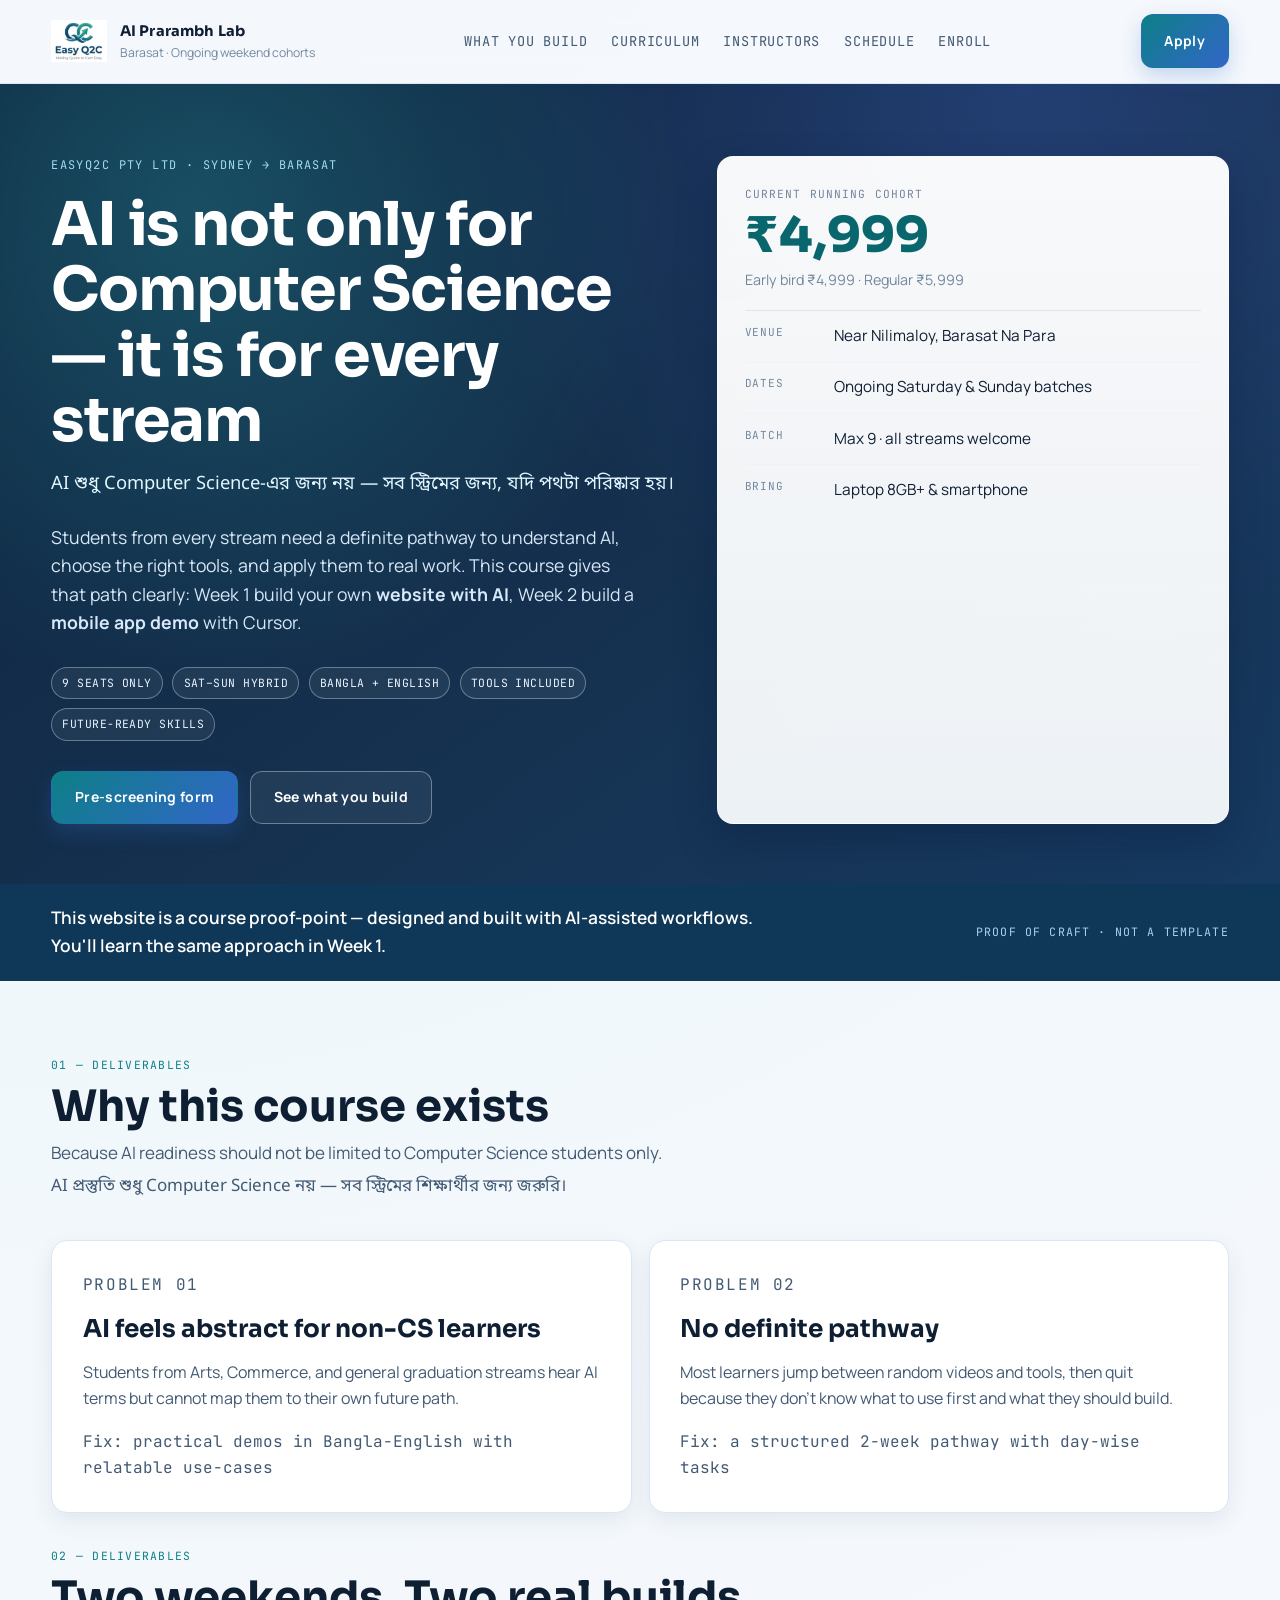
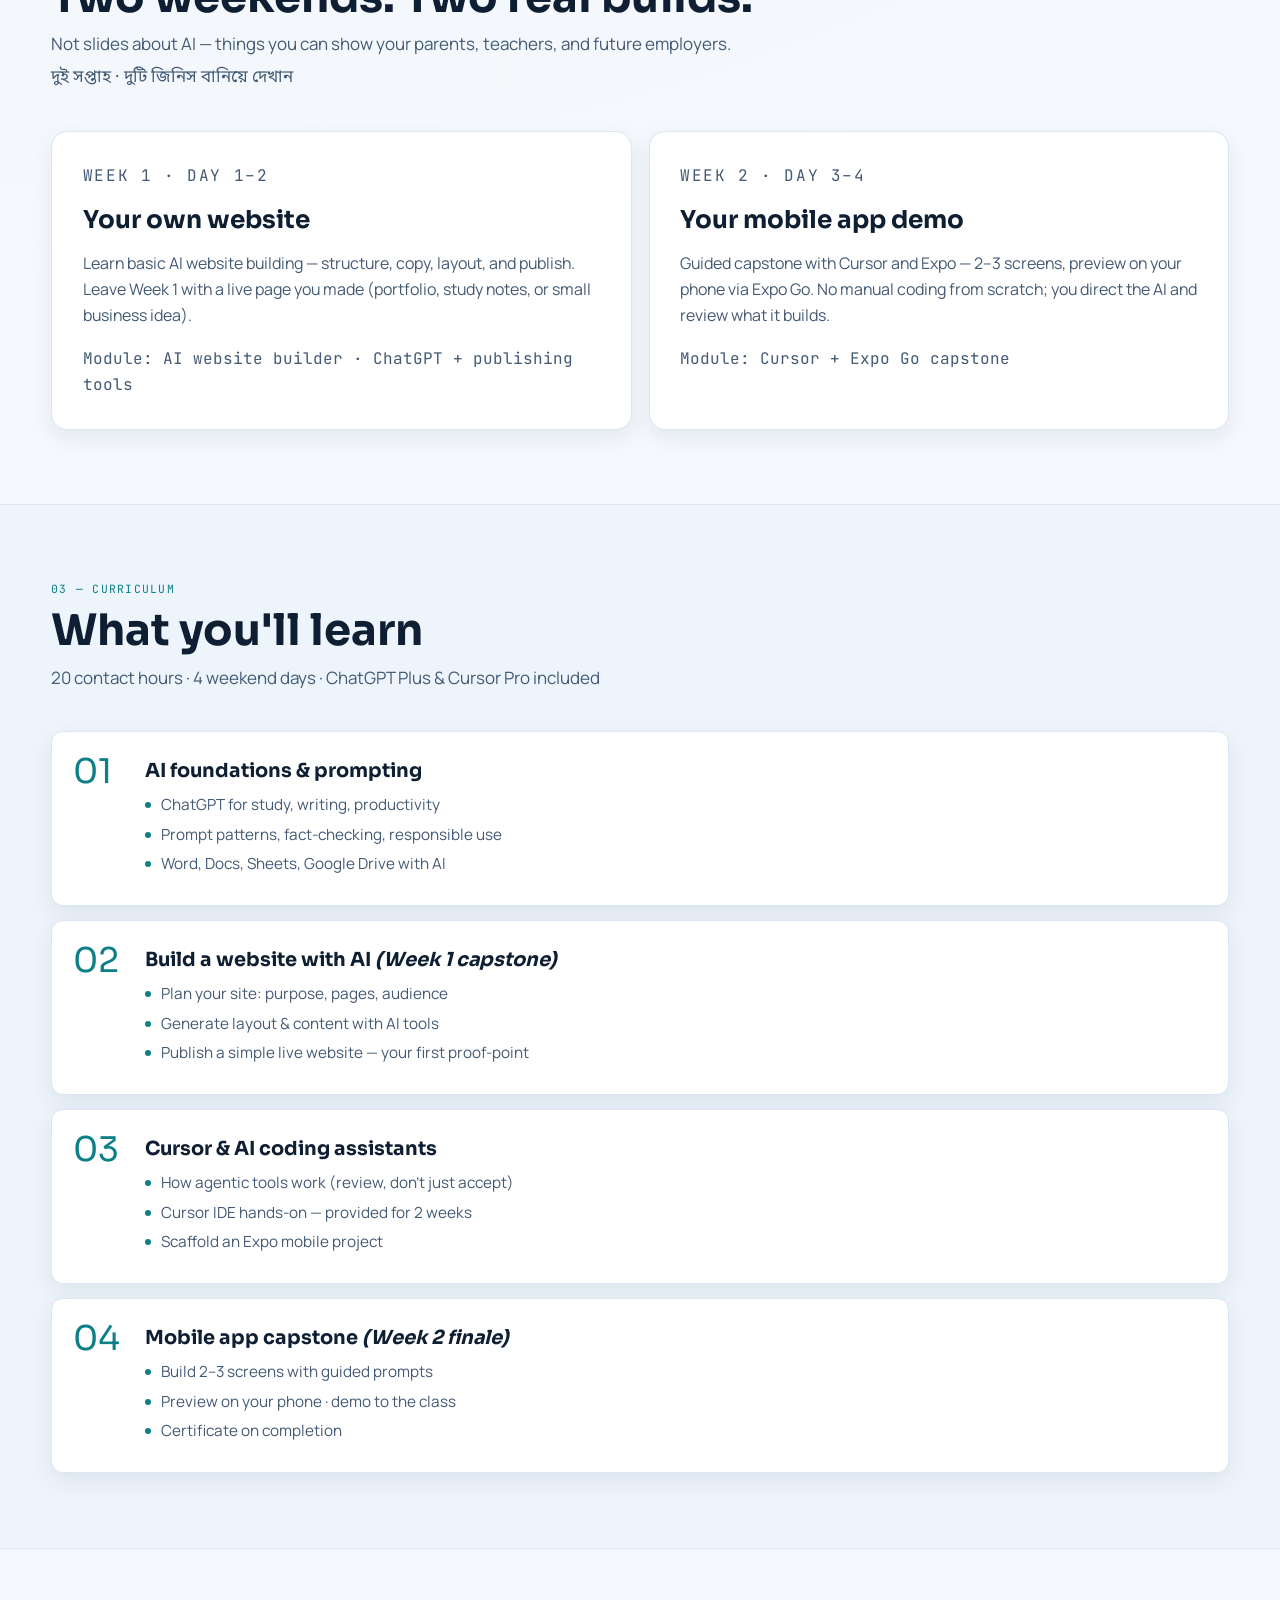
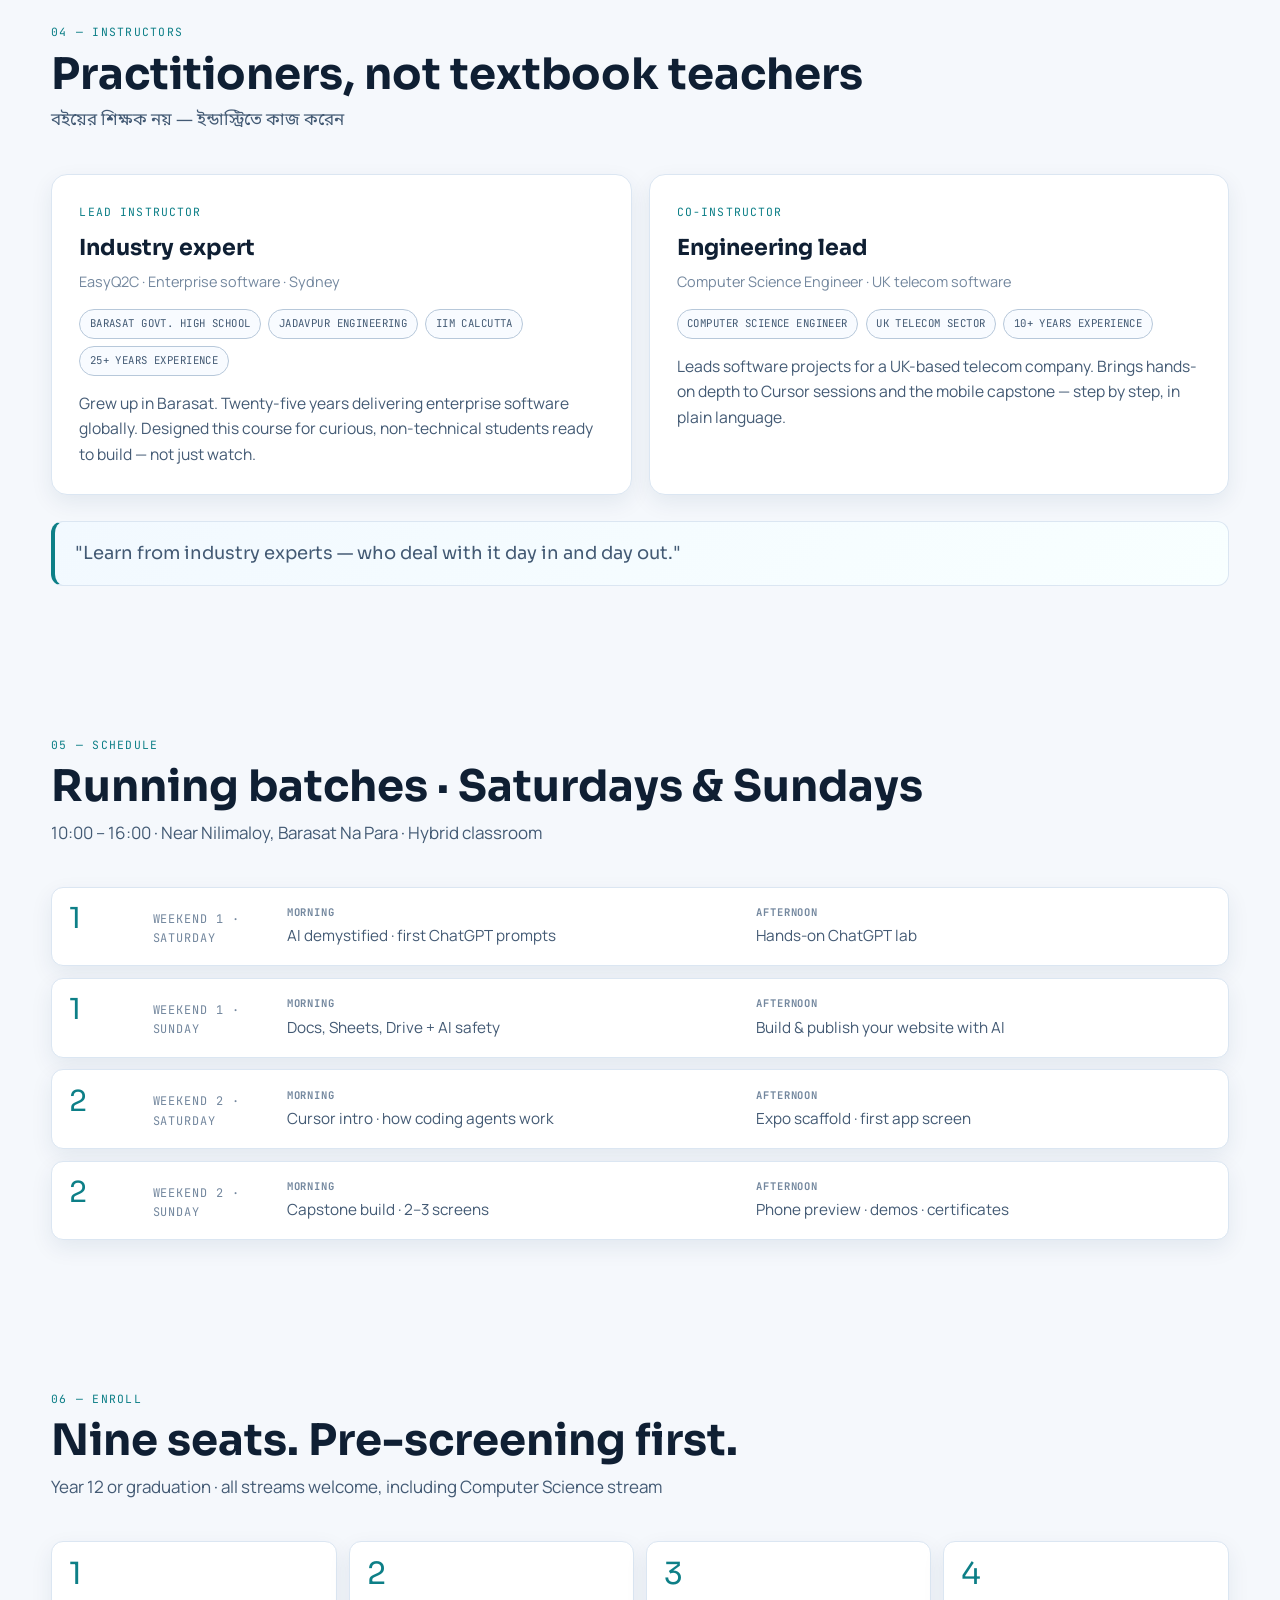
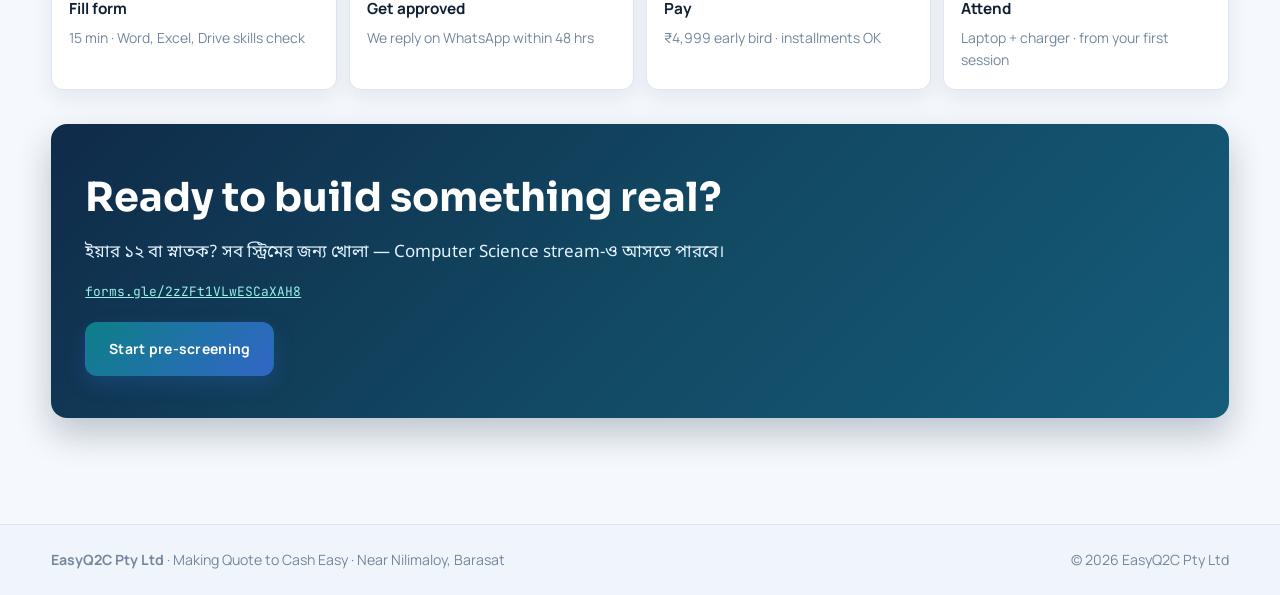
==== index.html @ 65191c18 "Remove exact date references and present programme as ongoing. Switch to running cohort wording and " ====
<!DOCTYPE html>
<html lang="en">
<head>
  <meta charset="UTF-8">
  <meta name="viewport" content="width=device-width, initial-scale=1.0">
  <meta name="description" content="EasyQ2C AI Prarambh Lab — AI is for every stream, not only Computer Science. 2-week pathway in Barasat: clear understanding of AI tools and real project builds.">
  <title>AI Prarambh Lab · Barasat · EasyQ2C</title>
  <link rel="stylesheet" href="styles.css?v=20260621-0108">
  <link rel="icon" href="assets/EasyQ2CLogo.jpeg" type="image/jpeg">
</head>
<body>

  <header class="site-header">
    <div class="container header-inner">
      <a href="#" class="brand">
        <img src="assets/EasyQ2CLogo.jpeg" alt="EasyQ2C">
        <div class="brand-text">
          <strong>AI Prarambh Lab</strong>
          <span>Barasat · Ongoing weekend cohorts</span>
        </div>
      </a>
      <button class="menu-toggle" aria-label="Menu" id="menuToggle">☰</button>
      <nav>
        <ul class="nav-links" id="navLinks">
          <li><a href="#build">What you build</a></li>
          <li><a href="#curriculum">Curriculum</a></li>
          <li><a href="#instructors">Instructors</a></li>
          <li><a href="#schedule">Schedule</a></li>
          <li><a href="#enroll">Enroll</a></li>
        </ul>
      </nav>
      <a href="https://forms.gle/2zZFt1VLwESCaXAH8" class="btn btn-primary" style="display:none" id="headerCtaDesktop" target="_blank" rel="noopener">Apply</a>
    </div>
  </header>

  <section class="hero">
    <div class="container hero-grid">
      <div>
        <p class="hero-eyebrow">EasyQ2C Pty Ltd · Sydney → Barasat</p>
        <h1>AI is not only for Computer Science — it is for every stream</h1>
        <p class="hero-bn">AI শুধু Computer Science-এর জন্য নয় — সব স্ট্রিমের জন্য, যদি পথটা পরিষ্কার হয়।</p>
        <p class="hero-lead">
          Students from every stream need a definite pathway to understand AI, choose the right tools,
          and apply them to real work. This course gives that path clearly:
          Week 1 build your own <strong>website with AI</strong>, Week 2 build a
          <strong>mobile app demo</strong> with Cursor.
        </p>
        <div class="hero-tags">
          <span class="tag">9 seats only</span>
          <span class="tag">Sat–Sun hybrid</span>
          <span class="tag">Bangla + English</span>
          <span class="tag">Tools included</span>
          <span class="tag">Future-ready skills</span>
        </div>
        <div class="hero-cta">
          <a href="https://forms.gle/2zZFt1VLwESCaXAH8" class="btn btn-primary" target="_blank" rel="noopener">Pre-screening form</a>
          <a href="#build" class="btn btn-ghost">See what you build</a>
        </div>
      </div>
      <aside class="ticket" aria-label="Course details">
        <p class="ticket-label">Current running cohort</p>
        <p class="ticket-price">₹4,999</p>
        <p class="ticket-price-note">Early bird ₹4,999 · Regular ₹5,999</p>
        <dl class="ticket-rows">
          <div class="ticket-row">
            <dt>Venue</dt>
            <dd>Near Nilimaloy, Barasat Na Para</dd>
          </div>
          <div class="ticket-row">
            <dt>Dates</dt>
            <dd>Ongoing Saturday &amp; Sunday batches</dd>
          </div>
          <div class="ticket-row">
            <dt>Batch</dt>
            <dd>Max 9 · all streams welcome</dd>
          </div>
          <div class="ticket-row">
            <dt>Bring</dt>
            <dd>Laptop 8GB+ &amp; smartphone</dd>
          </div>
        </dl>
      </aside>
    </div>
  </section>

  <div class="proof-strip">
    <div class="container proof-inner">
      <p>This website is a course proof-point — designed and built with AI-assisted workflows. You'll learn the same approach in Week 1.</p>
      <span class="proof-mono">Proof of craft · Not a template</span>
    </div>
  </div>

  <section id="build">
    <div class="container">
      <div class="section-head">
        <p class="section-num">01 — Deliverables</p>
        <h2>Why this course exists</h2>
        <p class="sub">Because AI readiness should not be limited to Computer Science students only.</p>
        <p class="bn">AI প্রস্তুতি শুধু Computer Science নয় — সব স্ট্রিমের শিক্ষার্থীর জন্য জরুরি।</p>
      </div>
      <div class="outcomes">
        <article class="outcome">
          <p class="outcome-week">Problem 01</p>
          <h3>AI feels abstract for non-CS learners</h3>
          <p>Students from Arts, Commerce, and general graduation streams hear AI terms but cannot map them to their own future path.</p>
          <p class="outcome-highlight">Fix: practical demos in Bangla-English with relatable use-cases</p>
        </article>
        <article class="outcome">
          <p class="outcome-week">Problem 02</p>
          <h3>No definite pathway</h3>
          <p>Most learners jump between random videos and tools, then quit because they don't know what to use first and what they should build.</p>
          <p class="outcome-highlight">Fix: a structured 2-week pathway with day-wise tasks</p>
        </article>
      </div>
      <div class="section-head" style="margin-top:2rem;">
        <p class="section-num">02 — Deliverables</p>
        <h2>Two weekends. Two real builds.</h2>
        <p class="sub">Not slides about AI — things you can show your parents, teachers, and future employers.</p>
        <p class="bn">দুই সপ্তাহ · দুটি জিনিস বানিয়ে দেখান</p>
      </div>
      <div class="outcomes">
        <article class="outcome">
          <p class="outcome-week">Week 1 · Day 1–2</p>
          <h3>Your own website</h3>
          <p>
            Learn basic AI website building — structure, copy, layout, and publish.
            Leave Week 1 with a live page you made (portfolio, study notes, or small business idea).
          </p>
          <p class="outcome-highlight">Module: AI website builder · ChatGPT + publishing tools</p>
        </article>
        <article class="outcome">
          <p class="outcome-week">Week 2 · Day 3–4</p>
          <h3>Your mobile app demo</h3>
          <p>
            Guided capstone with Cursor and Expo — 2–3 screens, preview on your phone via Expo Go.
            No manual coding from scratch; you direct the AI and review what it builds.
          </p>
          <p class="outcome-highlight">Module: Cursor + Expo Go capstone</p>
        </article>
      </div>
    </div>
  </section>

  <section id="curriculum" class="curriculum">
    <div class="container">
      <div class="section-head">
        <p class="section-num">03 — Curriculum</p>
        <h2>What you'll learn</h2>
        <p class="sub">20 contact hours · 4 weekend days · ChatGPT Plus &amp; Cursor Pro included</p>
      </div>
      <ol class="timeline">
        <li class="timeline-item">
          <span class="timeline-num">01</span>
          <div>
            <h3>AI foundations &amp; prompting</h3>
            <ul>
              <li>ChatGPT for study, writing, productivity</li>
              <li>Prompt patterns, fact-checking, responsible use</li>
              <li>Word, Docs, Sheets, Google Drive with AI</li>
            </ul>
          </div>
        </li>
        <li class="timeline-item">
          <span class="timeline-num">02</span>
          <div>
            <h3>Build a website with AI <em>(Week 1 capstone)</em></h3>
            <ul>
              <li>Plan your site: purpose, pages, audience</li>
              <li>Generate layout &amp; content with AI tools</li>
              <li>Publish a simple live website — your first proof-point</li>
            </ul>
          </div>
        </li>
        <li class="timeline-item">
          <span class="timeline-num">03</span>
          <div>
            <h3>Cursor &amp; AI coding assistants</h3>
            <ul>
              <li>How agentic tools work (review, don't just accept)</li>
              <li>Cursor IDE hands-on — provided for 2 weeks</li>
              <li>Scaffold an Expo mobile project</li>
            </ul>
          </div>
        </li>
        <li class="timeline-item">
          <span class="timeline-num">04</span>
          <div>
            <h3>Mobile app capstone <em>(Week 2 finale)</em></h3>
            <ul>
              <li>Build 2–3 screens with guided prompts</li>
              <li>Preview on your phone · demo to the class</li>
              <li>Certificate on completion</li>
            </ul>
          </div>
        </li>
      </ol>
    </div>
  </section>

  <section id="instructors">
    <div class="container">
      <div class="section-head">
        <p class="section-num">04 — Instructors</p>
        <h2>Practitioners, not textbook teachers</h2>
        <p class="bn">বইয়ের শিক্ষক নয় — ইন্ডাস্ট্রিতে কাজ করেন</p>
      </div>
      <div class="instructors-grid">
        <article class="instructor-block">
          <p class="label">Lead instructor</p>
          <h3>Industry expert</h3>
          <p class="role">EasyQ2C · Enterprise software · Sydney</p>
          <div class="creds">
            <span class="cred">Barasat Govt. High School</span>
            <span class="cred">Jadavpur Engineering</span>
            <span class="cred">IIM Calcutta</span>
            <span class="cred">25+ years experience</span>
          </div>
          <p>
            Grew up in Barasat. Twenty-five years delivering enterprise software globally.
            Designed this course for curious, non-technical students ready to build — not just watch.
          </p>
        </article>
        <article class="instructor-block">
          <p class="label">Co-instructor</p>
          <h3>Engineering lead</h3>
          <p class="role">Computer Science Engineer · UK telecom software</p>
          <div class="creds">
            <span class="cred">Computer Science Engineer</span>
            <span class="cred">UK telecom sector</span>
            <span class="cred">10+ years experience</span>
          </div>
          <p>
            Leads software projects for a UK-based telecom company. Brings hands-on depth
            to Cursor sessions and the mobile capstone — step by step, in plain language.
          </p>
        </article>
      </div>
      <blockquote class="pull-quote">
        "Learn from industry experts — who deal with it day in and day out."
      </blockquote>
    </div>
  </section>

  <section id="schedule">
    <div class="container">
      <div class="section-head">
        <p class="section-num">05 — Schedule</p>
        <h2>Running batches · Saturdays &amp; Sundays</h2>
        <p class="sub">10:00 – 16:00 · Near Nilimaloy, Barasat Na Para · Hybrid classroom</p>
      </div>
      <ol class="schedule-list">
        <li class="schedule-day">
          <span class="schedule-wk">1</span>
          <span class="schedule-date">Weekend 1 · Saturday</span>
          <div class="schedule-slot"><strong>Morning</strong>AI demystified · first ChatGPT prompts</div>
          <div class="schedule-slot"><strong>Afternoon</strong>Hands-on ChatGPT lab</div>
        </li>
        <li class="schedule-day">
          <span class="schedule-wk">1</span>
          <span class="schedule-date">Weekend 1 · Sunday</span>
          <div class="schedule-slot"><strong>Morning</strong>Docs, Sheets, Drive + AI safety</div>
          <div class="schedule-slot"><strong>Afternoon</strong>Build &amp; publish your website with AI</div>
        </li>
        <li class="schedule-day">
          <span class="schedule-wk">2</span>
          <span class="schedule-date">Weekend 2 · Saturday</span>
          <div class="schedule-slot"><strong>Morning</strong>Cursor intro · how coding agents work</div>
          <div class="schedule-slot"><strong>Afternoon</strong>Expo scaffold · first app screen</div>
        </li>
        <li class="schedule-day">
          <span class="schedule-wk">2</span>
          <span class="schedule-date">Weekend 2 · Sunday</span>
          <div class="schedule-slot"><strong>Morning</strong>Capstone build · 2–3 screens</div>
          <div class="schedule-slot"><strong>Afternoon</strong>Phone preview · demos · certificates</div>
        </li>
      </ol>
    </div>
  </section>

  <section id="enroll">
    <div class="container">
      <div class="section-head">
        <p class="section-num">06 — Enroll</p>
        <h2>Nine seats. Pre-screening first.</h2>
        <p class="sub">Year 12 or graduation · all streams welcome, including Computer Science stream</p>
      </div>
      <div class="enroll-steps">
        <div class="enroll-step">
          <p class="n">1</p>
          <h3>Fill form</h3>
          <p>15 min · Word, Excel, Drive skills check</p>
        </div>
        <div class="enroll-step">
          <p class="n">2</p>
          <h3>Get approved</h3>
          <p>We reply on WhatsApp within 48 hrs</p>
        </div>
        <div class="enroll-step">
          <p class="n">3</p>
          <h3>Pay</h3>
          <p>₹4,999 early bird · installments OK</p>
        </div>
        <div class="enroll-step">
          <p class="n">4</p>
          <h3>Attend</h3>
          <p>Laptop + charger · from your first session</p>
        </div>
      </div>
      <div class="cta-block">
        <h2>Ready to build something real?</h2>
        <p>ইয়ার ১২ বা স্নাতক? সব স্ট্রিমের জন্য খোলা — Computer Science stream-ও আসতে পারবে।</p>
        <a href="https://forms.gle/2zZFt1VLwESCaXAH8" class="form-link" target="_blank" rel="noopener">forms.gle/2zZFt1VLwESCaXAH8</a>
        <div class="cta-buttons">
          <a href="https://forms.gle/2zZFt1VLwESCaXAH8" class="btn btn-primary" target="_blank" rel="noopener">Start pre-screening</a>
          <a href="#" data-whatsapp-btn class="btn btn-whatsapp" style="display:none">WhatsApp</a>
        </div>
      </div>
    </div>
  </section>

  <footer class="site-footer">
    <div class="container footer-inner">
      <p><strong>EasyQ2C Pty Ltd</strong> · Making Quote to Cash Easy · Near Nilimaloy, Barasat</p>
      <p>© 2026 EasyQ2C Pty Ltd</p>
    </div>
  </footer>

  <script src="config.js"></script>
  <script src="site.js?v=20260621-0108"></script>
</body>
</html>
---- styles.css ----
/* EasyQ2C AI Prarambh Lab — Premium redesign */
@import url('https://fonts.googleapis.com/css2?family=Manrope:wght@400;500;600;700;800&family=Sora:wght@500;600;700;800&family=JetBrains+Mono:wght@400;500&family=Noto+Sans+Bengali:wght@400;500;600;700&display=swap');

:root {
  --bg: #f5f8fc;
  --surface: #ffffff;
  --surface-soft: #eef4fb;
  --text: #0f1f33;
  --text-soft: #435a74;
  --text-muted: #73879e;
  --line: #dbe6f2;
  --line-strong: #b7c8da;
  --brand: #0d7f87;
  --brand-deep: #09666d;
  --brand-alt: #3266c8;
  --navy: #0c223d;
  --navy-soft: #15314f;
  --success: #1f8f64;
  --white: #ffffff;
  --max: 1180px;
  --radius: 16px;
  --radius-sm: 12px;
  --shadow: 0 12px 34px rgba(14, 40, 72, 0.12);
  --shadow-soft: 0 8px 22px rgba(18, 50, 88, 0.08);
  --font-heading: 'Sora', system-ui, sans-serif;
  --font-body: 'Manrope', system-ui, sans-serif;
  --font-mono: 'JetBrains Mono', monospace;
  --font-bn: 'Noto Sans Bengali', sans-serif;
}

*,
*::before,
*::after {
  box-sizing: border-box;
  margin: 0;
  padding: 0;
}

html {
  scroll-behavior: smooth;
  font-size: 17px;
}

body {
  font-family: var(--font-body);
  background: radial-gradient(circle at 0% -10%, #e8f7f8 0%, transparent 40%), var(--bg);
  color: var(--text);
  line-height: 1.62;
  -webkit-font-smoothing: antialiased;
}

img {
  max-width: 100%;
  height: auto;
  display: block;
}

a {
  color: inherit;
}

.container {
  width: min(var(--max), 92vw);
  margin: 0 auto;
}

/* Header */
.site-header {
  position: sticky;
  top: 0;
  z-index: 100;
  background: rgba(245, 248, 252, 0.9);
  backdrop-filter: blur(12px);
  border-bottom: 1px solid var(--line);
}

.header-inner {
  display: flex;
  align-items: center;
  justify-content: space-between;
  gap: 1rem;
  padding: 0.85rem 0;
}

.brand {
  display: flex;
  align-items: center;
  gap: 0.75rem;
  text-decoration: none;
}

.brand img {
  height: 42px;
  width: auto;
}

.brand-text strong {
  display: block;
  font-family: var(--font-heading);
  font-size: 0.86rem;
  font-weight: 700;
  letter-spacing: 0.01em;
}

.brand-text span {
  display: block;
  font-size: 0.72rem;
  color: var(--text-muted);
}

.nav-links {
  display: flex;
  align-items: center;
  gap: 1.4rem;
  list-style: none;
  font-size: 0.8rem;
  font-family: var(--font-mono);
  text-transform: uppercase;
  letter-spacing: 0.06em;
  color: var(--text-soft);
}

.nav-links a {
  text-decoration: none;
  padding-bottom: 2px;
  border-bottom: 2px solid transparent;
  transition: all 0.2s ease;
}

.nav-links a:hover {
  color: var(--brand);
  border-bottom-color: var(--brand);
}

.menu-toggle {
  display: none;
  border: 1px solid var(--line-strong);
  background: var(--surface);
  border-radius: 8px;
  padding: 0.3rem 0.6rem;
  cursor: pointer;
}

/* Buttons */
.btn {
  display: inline-flex;
  align-items: center;
  justify-content: center;
  gap: 0.4rem;
  font-size: 0.82rem;
  font-weight: 700;
  font-family: var(--font-body);
  letter-spacing: 0.02em;
  text-decoration: none;
  border-radius: 12px;
  padding: 0.86rem 1.35rem;
  border: 1px solid transparent;
  transition: transform 0.2s ease, box-shadow 0.2s ease, background 0.2s ease;
}

.btn:hover {
  text-decoration: none;
  transform: translateY(-2px);
}

.btn-primary {
  color: var(--white);
  background: linear-gradient(135deg, var(--brand), var(--brand-alt));
  box-shadow: 0 8px 20px rgba(49, 107, 201, 0.25);
}

.btn-primary:hover {
  box-shadow: 0 12px 26px rgba(34, 95, 186, 0.35);
}

.btn-ghost {
  color: var(--white);
  border-color: rgba(255, 255, 255, 0.35);
  background: rgba(255, 255, 255, 0.06);
}

.btn-ghost:hover {
  background: rgba(255, 255, 255, 0.16);
}

.btn-whatsapp {
  background: var(--success);
  color: var(--white);
}

/* Hero */
.hero {
  background:
    radial-gradient(circle at 15% 15%, rgba(58, 209, 203, 0.24) 0%, transparent 38%),
    radial-gradient(circle at 80% 0%, rgba(92, 120, 255, 0.22) 0%, transparent 45%),
    linear-gradient(145deg, var(--navy) 0%, var(--navy-soft) 56%, #173a61 100%);
  color: var(--white);
  padding: 4.25rem 0 3.5rem;
}

.hero-grid {
  display: grid;
  grid-template-columns: 1.1fr 0.9fr;
  gap: 2.4rem;
  align-items: stretch;
}

.hero-eyebrow {
  font-family: var(--font-mono);
  text-transform: uppercase;
  letter-spacing: 0.12em;
  font-size: 0.7rem;
  color: #9fdcf2;
  margin-bottom: 1rem;
}

.hero h1 {
  font-family: var(--font-heading);
  font-size: clamp(2.25rem, 5.1vw, 3.55rem);
  line-height: 1.08;
  margin-bottom: 1rem;
  letter-spacing: -0.02em;
}

.hero h1 em {
  color: #8fe5d3;
  font-style: normal;
}

.hero-bn {
  font-family: var(--font-bn);
  font-size: 1.08rem;
  color: #e3f6ff;
  margin-bottom: 1.35rem;
}

.hero-lead {
  font-size: 1.04rem;
  color: #d8e8f8;
  max-width: 35rem;
  margin-bottom: 1.75rem;
}

.hero-tags {
  display: flex;
  flex-wrap: wrap;
  gap: 0.55rem;
  margin-bottom: 1.75rem;
}

.tag {
  font-family: var(--font-mono);
  font-size: 0.67rem;
  letter-spacing: 0.04em;
  text-transform: uppercase;
  color: #eaf4ff;
  border: 1px solid rgba(227, 243, 255, 0.35);
  background: rgba(255, 255, 255, 0.06);
  padding: 0.35rem 0.6rem;
  border-radius: 999px;
}

.hero-cta {
  display: flex;
  flex-wrap: wrap;
  gap: 0.7rem;
}

.ticket {
  background: linear-gradient(180deg, rgba(255, 255, 255, 0.97), rgba(250, 253, 255, 0.94));
  color: var(--text);
  border-radius: var(--radius);
  border: 1px solid rgba(255, 255, 255, 0.48);
  box-shadow: 0 18px 40px rgba(6, 25, 58, 0.32);
  padding: 1.65rem 1.55rem;
  position: relative;
}

.ticket-label {
  font-family: var(--font-mono);
  font-size: 0.66rem;
  text-transform: uppercase;
  letter-spacing: 0.1em;
  color: var(--text-muted);
  margin-bottom: 0.45rem;
}

.ticket-price {
  font-family: var(--font-heading);
  font-size: 2.9rem;
  font-weight: 800;
  line-height: 1;
  color: var(--brand-deep);
}

.ticket-price-note {
  margin-top: 0.45rem;
  margin-bottom: 1.15rem;
  font-size: 0.84rem;
  color: var(--text-muted);
}

.ticket-rows {
  border-top: 1px solid var(--line);
}

.ticket-row {
  display: grid;
  grid-template-columns: 4.7rem 1fr;
  gap: 0.55rem;
  border-bottom: 1px solid #edf3fa;
  padding: 0.75rem 0;
}

.ticket-row dt {
  font-family: var(--font-mono);
  font-size: 0.65rem;
  letter-spacing: 0.08em;
  text-transform: uppercase;
  color: var(--text-muted);
}

.ticket-row dd {
  font-size: 0.9rem;
  color: var(--text);
}

/* Proof strip */
.proof-strip {
  background: #0f3757;
  color: var(--white);
  padding: 1.2rem 0;
}

.proof-inner {
  display: flex;
  flex-wrap: wrap;
  align-items: center;
  justify-content: space-between;
  gap: 1rem;
}

.proof-strip p {
  font-size: 1.02rem;
  font-weight: 600;
  max-width: 42rem;
}

.proof-mono {
  font-family: var(--font-mono);
  font-size: 0.68rem;
  text-transform: uppercase;
  letter-spacing: 0.1em;
  color: #a7d0f4;
}

/* Sections */
section {
  padding: 4.4rem 0;
}

.section-head {
  margin-bottom: 2.35rem;
}

.section-num {
  font-family: var(--font-mono);
  font-size: 0.67rem;
  text-transform: uppercase;
  letter-spacing: 0.11em;
  color: var(--brand);
  margin-bottom: 0.45rem;
}

.section-head h2 {
  font-family: var(--font-heading);
  font-size: clamp(1.8rem, 3.8vw, 2.55rem);
  line-height: 1.15;
  margin-bottom: 0.45rem;
}

.section-head .sub {
  color: var(--text-soft);
  max-width: 40rem;
}

.section-head .bn {
  color: var(--text-soft);
  margin-top: 0.35rem;
  font-family: var(--font-bn);
}

/* Build cards */
.outcomes {
  display: grid;
  grid-template-columns: 1fr 1fr;
  gap: 1rem;
}

.outcome {
  background: var(--surface);
  border: 1px solid var(--line);
  border-radius: var(--radius);
  box-shadow: var(--shadow-soft);
  padding: 1.8rem;
}

.outcome-week {
  font-family: var(--font-mono);
  font-size: 0.66rem;
  text-transform: uppercase;
  letter-spacing: 0.1em;
  color: var(--brand);
  margin-bottom: 0.7rem;
}

.outcome h3 {
  font-family: var(--font-heading);
  font-size: 1.45rem;
  margin-bottom: 0.65rem;
}

.outcome p {
  color: var(--text-soft);
  font-size: 0.94rem;
}

.outcome-highlight {
  margin-top: 1rem;
  font-family: var(--font-mono);
  font-size: 0.72rem;
  color: var(--brand-deep);
}

/* Curriculum */
.curriculum {
  background: var(--surface-soft);
  border-block: 1px solid var(--line);
}

.timeline {
  list-style: none;
  display: grid;
  gap: 0.85rem;
}

.timeline-item {
  background: var(--surface);
  border: 1px solid var(--line);
  border-radius: var(--radius-sm);
  box-shadow: var(--shadow-soft);
  padding: 1.35rem 1.25rem;
  display: grid;
  grid-template-columns: 3.2rem 1fr;
  gap: 1rem;
}

.timeline-num {
  font-family: var(--font-heading);
  font-size: 2rem;
  line-height: 1;
  color: var(--brand);
}

.timeline-item h3 {
  font-family: var(--font-heading);
  font-size: 1.14rem;
  margin-bottom: 0.4rem;
}

.timeline-item ul {
  list-style: none;
}

.timeline-item li {
  font-size: 0.9rem;
  color: var(--text-soft);
  margin: 0.28rem 0;
  padding-left: 0.95rem;
  position: relative;
}

.timeline-item li::before {
  content: '';
  position: absolute;
  left: 0;
  top: 0.52rem;
  width: 6px;
  height: 6px;
  border-radius: 50%;
  background: var(--brand);
}

/* Instructors */
.instructors-grid {
  display: grid;
  grid-template-columns: 1fr 1fr;
  gap: 1rem;
}

.instructor-block {
  background: var(--surface);
  border: 1px solid var(--line);
  border-radius: var(--radius);
  box-shadow: var(--shadow-soft);
  padding: 1.6rem;
}

.instructor-block .label {
  font-family: var(--font-mono);
  font-size: 0.67rem;
  text-transform: uppercase;
  letter-spacing: 0.1em;
  color: var(--brand);
  margin-bottom: 0.5rem;
}

.instructor-block h3 {
  font-family: var(--font-heading);
  font-size: 1.3rem;
  margin-bottom: 0.3rem;
}

.instructor-block .role {
  font-size: 0.85rem;
  color: var(--text-muted);
  margin-bottom: 0.9rem;
}

.creds {
  display: flex;
  flex-wrap: wrap;
  gap: 0.45rem;
  margin-bottom: 0.9rem;
}

.cred {
  font-family: var(--font-mono);
  font-size: 0.63rem;
  letter-spacing: 0.04em;
  text-transform: uppercase;
  border: 1px solid var(--line-strong);
  color: var(--text-soft);
  border-radius: 999px;
  padding: 0.3rem 0.55rem;
  background: #f8fbff;
}

.instructor-block p {
  color: var(--text-soft);
  font-size: 0.92rem;
}

.pull-quote {
  margin-top: 1.5rem;
  background: linear-gradient(135deg, #f2f9ff 0%, #f8ffff 100%);
  border: 1px solid var(--line);
  border-left: 4px solid var(--brand);
  border-radius: 12px;
  padding: 1rem 1.15rem;
  font-family: var(--font-heading);
  font-size: 1.06rem;
  color: var(--text-soft);
}

/* Schedule */
.schedule-list {
  list-style: none;
  display: grid;
  gap: 0.7rem;
}

.schedule-day {
  display: grid;
  grid-template-columns: 4rem 7rem 1fr 1fr;
  gap: 0.9rem;
  align-items: start;
  background: var(--surface);
  border: 1px solid var(--line);
  border-radius: 12px;
  box-shadow: var(--shadow-soft);
  padding: 0.95rem 1rem;
}

.schedule-wk {
  font-family: var(--font-heading);
  font-size: 1.7rem;
  color: var(--brand);
  line-height: 1;
}

.schedule-date {
  font-family: var(--font-mono);
  font-size: 0.7rem;
  color: var(--text-muted);
  text-transform: uppercase;
  letter-spacing: 0.08em;
  margin-top: 0.35rem;
}

.schedule-slot {
  font-size: 0.9rem;
  color: var(--text-soft);
}

.schedule-slot strong {
  display: block;
  font-family: var(--font-mono);
  font-size: 0.62rem;
  text-transform: uppercase;
  letter-spacing: 0.08em;
  color: var(--text-muted);
  margin-bottom: 0.2rem;
}

/* Enroll */
.enroll-steps {
  display: grid;
  grid-template-columns: repeat(4, 1fr);
  gap: 0.7rem;
  margin-bottom: 2rem;
}

.enroll-step {
  background: var(--surface);
  border: 1px solid var(--line);
  border-radius: 12px;
  box-shadow: var(--shadow-soft);
  padding: 1rem;
}

.enroll-step .n {
  font-family: var(--font-heading);
  font-size: 1.8rem;
  line-height: 1;
  color: var(--brand);
  margin-bottom: 0.45rem;
}

.enroll-step h3 {
  font-size: 0.9rem;
  margin-bottom: 0.28rem;
}

.enroll-step p {
  font-size: 0.82rem;
  color: var(--text-muted);
}

.cta-block {
  border-radius: var(--radius);
  background: linear-gradient(135deg, #0f2b49 0%, #124a64 54%, #155c7b 100%);
  color: var(--white);
  padding: 2.5rem 2rem;
  box-shadow: 0 16px 34px rgba(9, 33, 60, 0.24);
}

.cta-block h2 {
  font-family: var(--font-heading);
  font-size: clamp(1.55rem, 3.2vw, 2.35rem);
  margin-bottom: 0.45rem;
}

.cta-block p {
  font-family: var(--font-bn);
  font-size: 1rem;
  color: #e2f2ff;
}

.cta-block .form-link {
  display: inline-block;
  margin: 0.9rem 0 1.15rem;
  font-family: var(--font-mono);
  font-size: 0.76rem;
  color: #98f0e8;
}

.cta-buttons {
  display: flex;
  flex-wrap: wrap;
  gap: 0.7rem;
}

/* Footer */
.site-footer {
  margin-top: 1.8rem;
  border-top: 1px solid var(--line);
  background: #f0f5fb;
  padding: 1.4rem 0;
}

.footer-inner {
  display: flex;
  flex-wrap: wrap;
  justify-content: space-between;
  gap: 0.8rem;
  color: var(--text-muted);
  font-size: 0.83rem;
}

.site-footer a {
  color: var(--brand-deep);
  font-weight: 600;
}

/* Responsive */
@media (max-width: 980px) {
  .hero-grid {
    grid-template-columns: 1fr;
  }
  .outcomes,
  .instructors-grid {
    grid-template-columns: 1fr;
  }
  .schedule-day {
    grid-template-columns: 3rem 1fr;
  }
  .schedule-day .schedule-slot {
    grid-column: 2;
  }
  .enroll-steps {
    grid-template-columns: 1fr 1fr;
  }
}

@media (max-width: 768px) {
  html {
    font-size: 16px;
  }
  .menu-toggle {
    display: block;
  }
  .nav-links {
    display: none;
    position: absolute;
    top: 100%;
    left: 0;
    right: 0;
    background: var(--surface);
    border-bottom: 1px solid var(--line);
    box-shadow: var(--shadow-soft);
    flex-direction: column;
    align-items: flex-start;
    padding: 0.9rem;
  }
  .nav-links.open {
    display: flex;
  }
  .header-inner {
    position: relative;
  }
  .enroll-steps {
    grid-template-columns: 1fr;
  }
  .cta-block {
    padding: 2rem 1.1rem;
  }
  .footer-inner {
    flex-direction: column;
  }
}
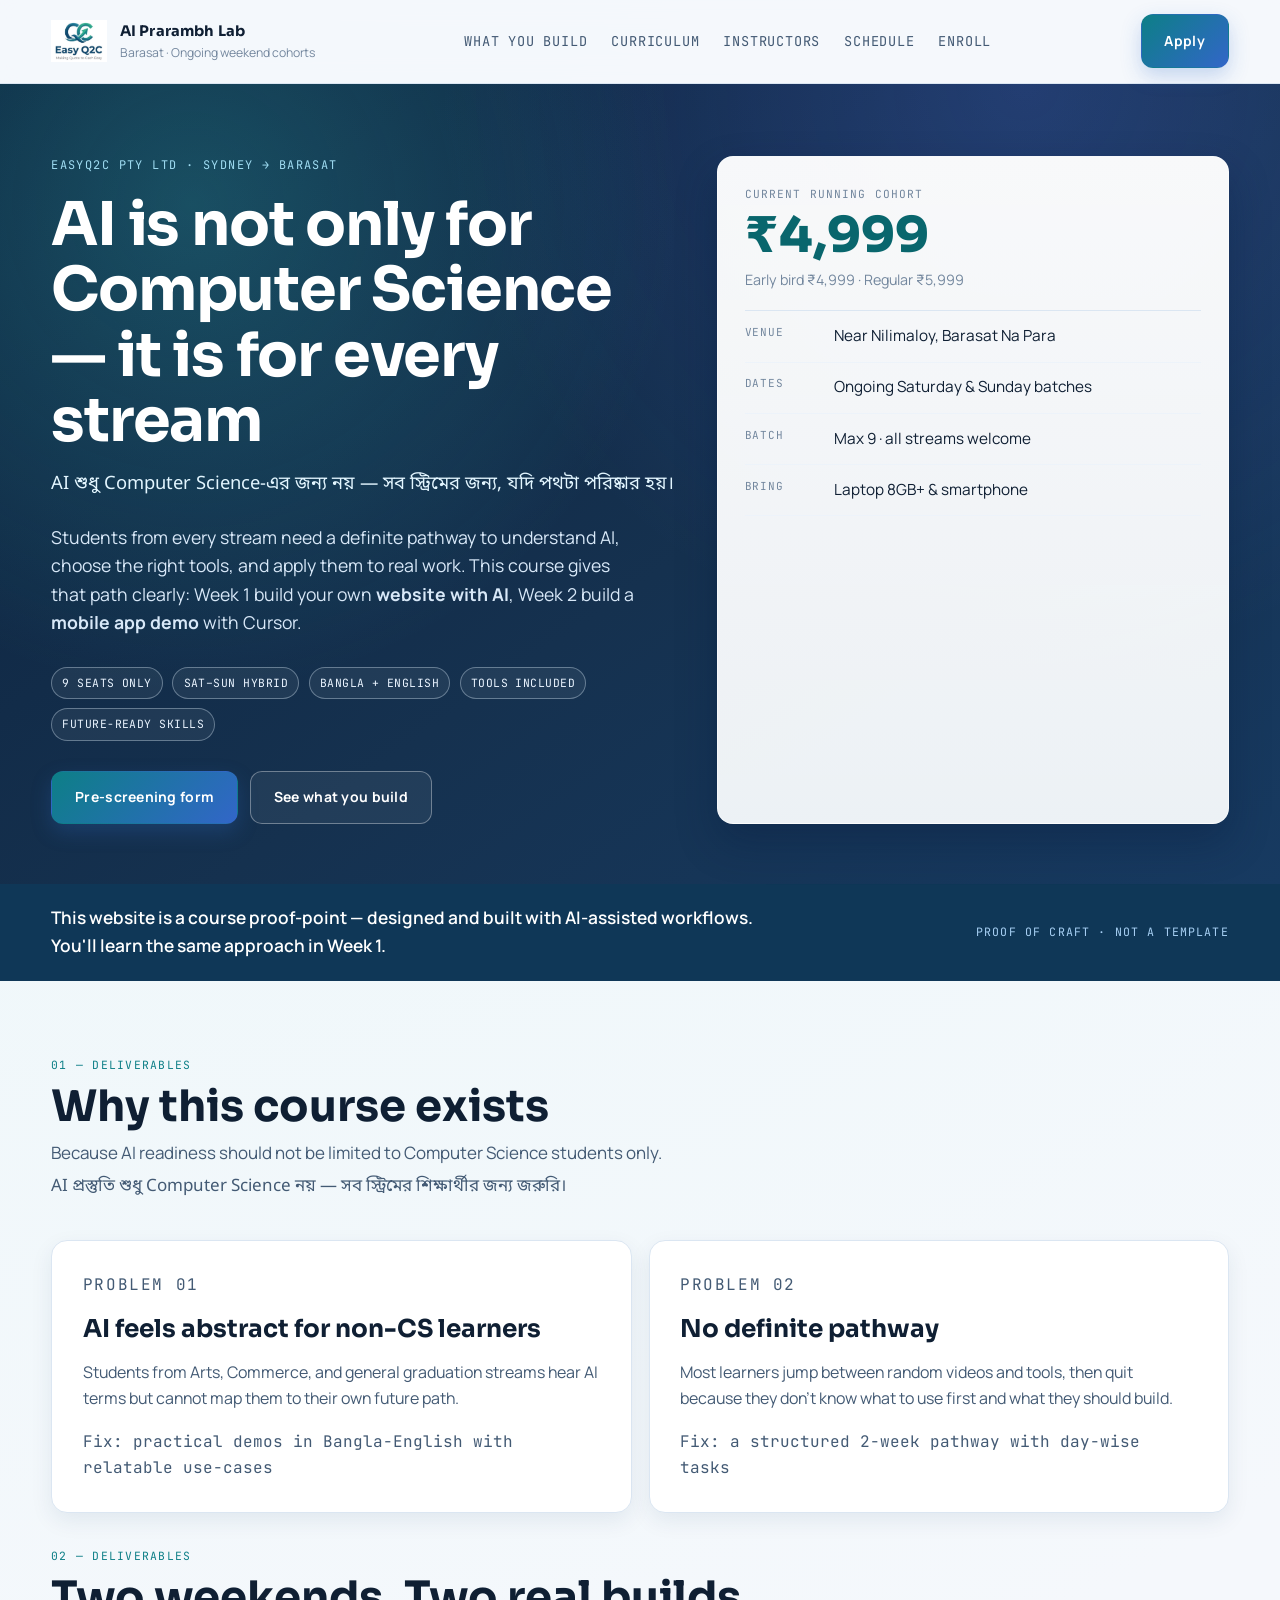
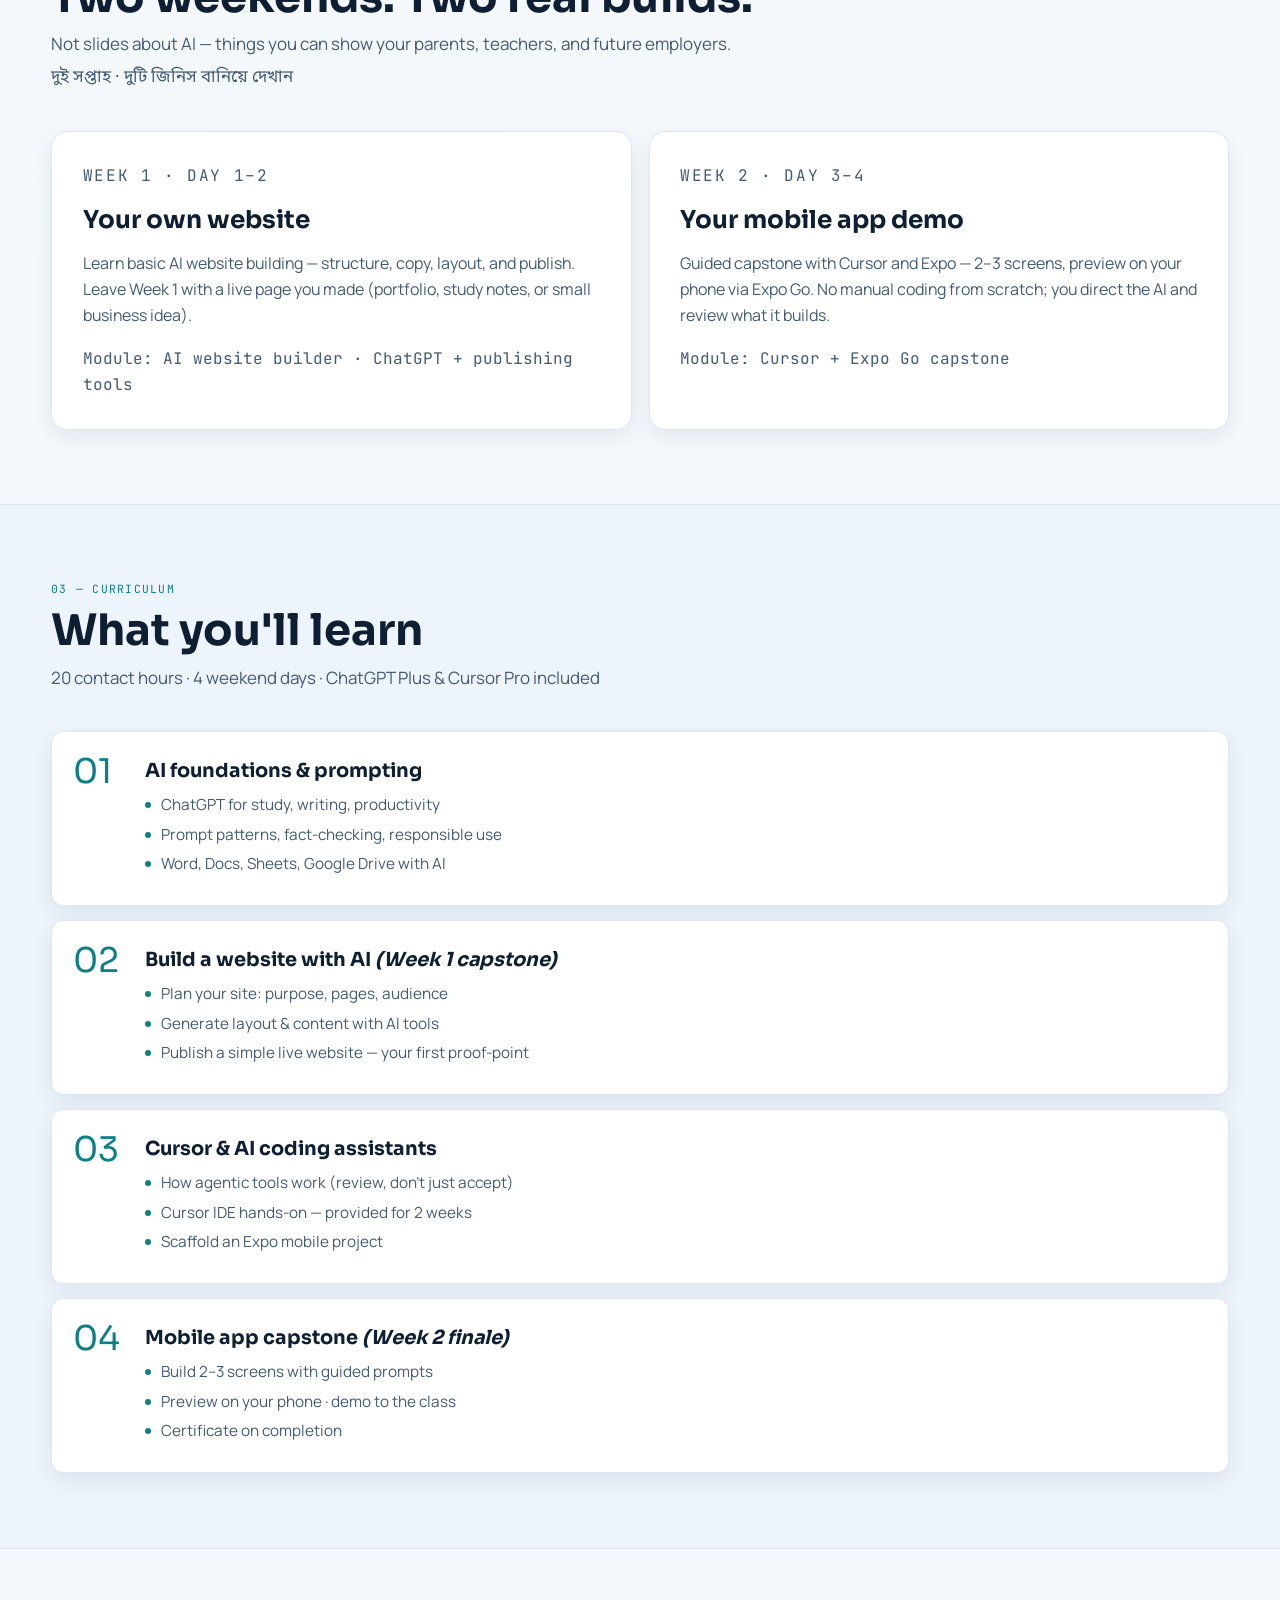
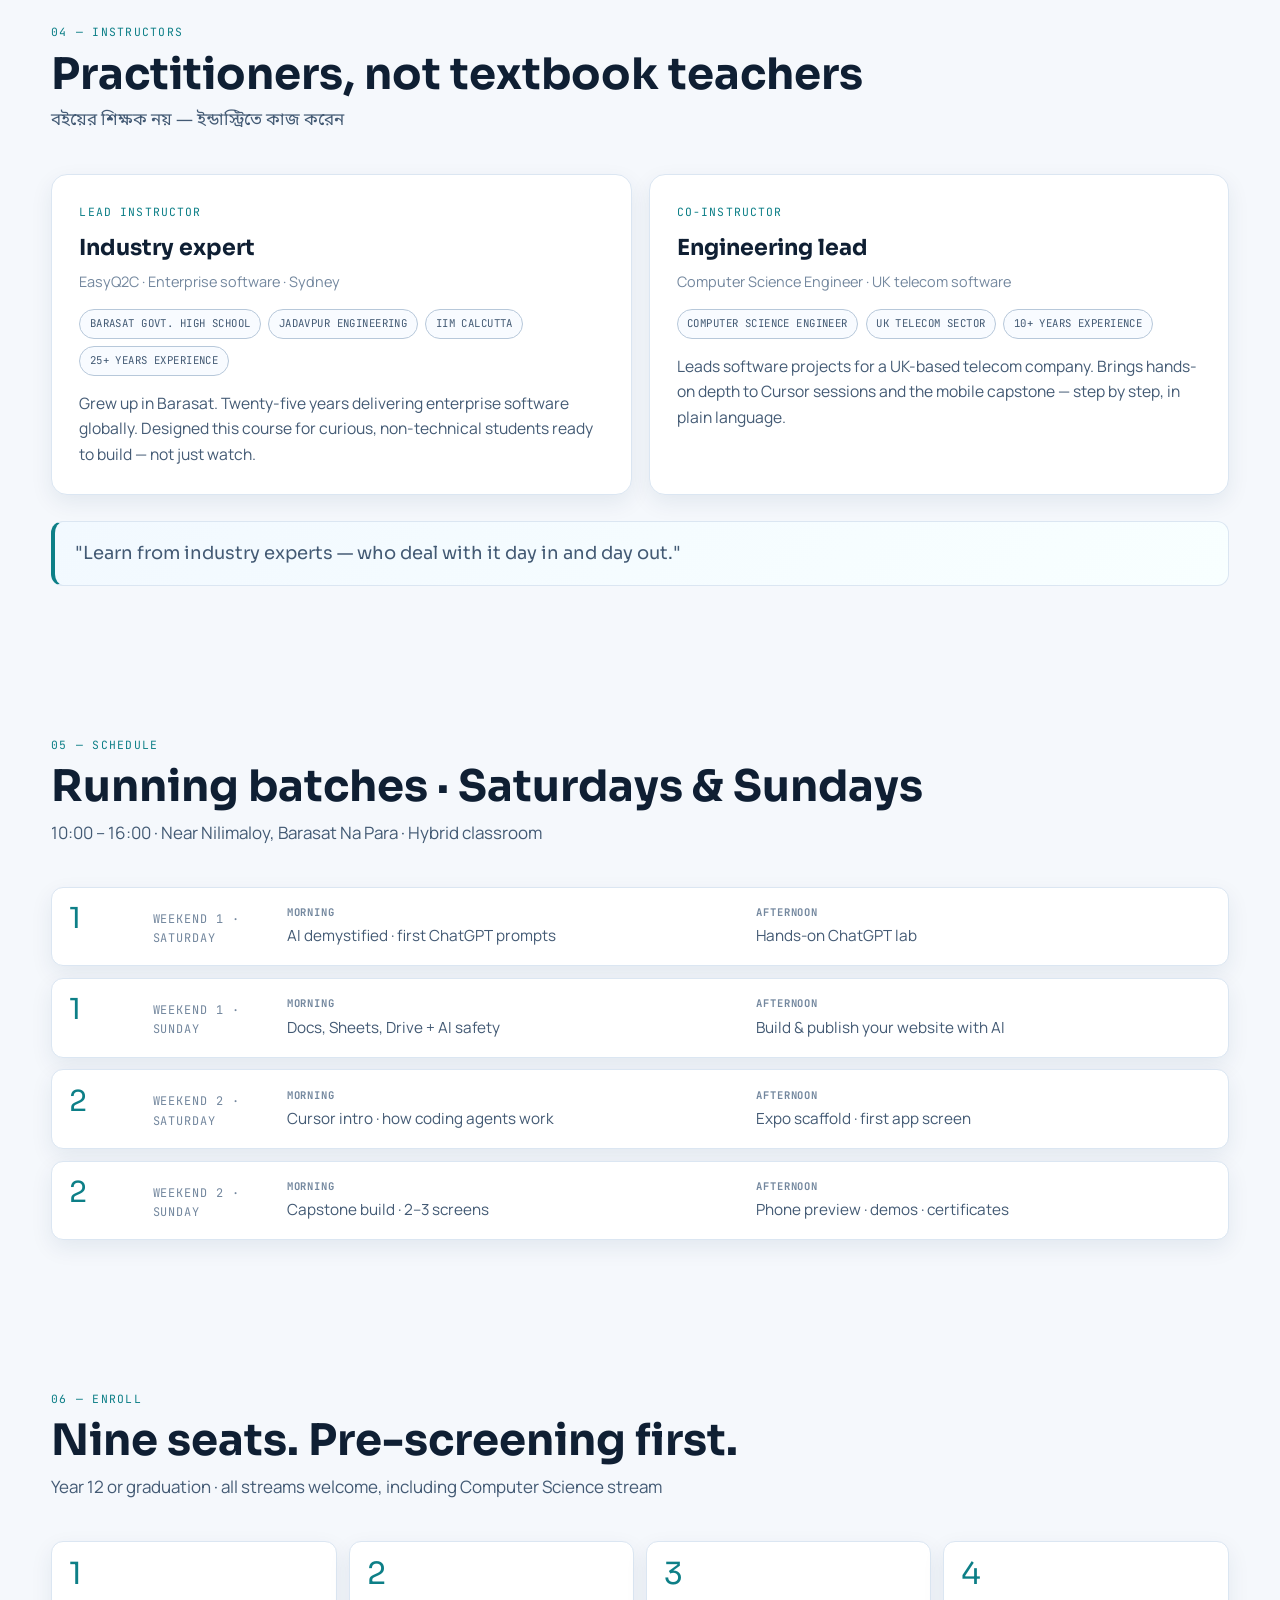
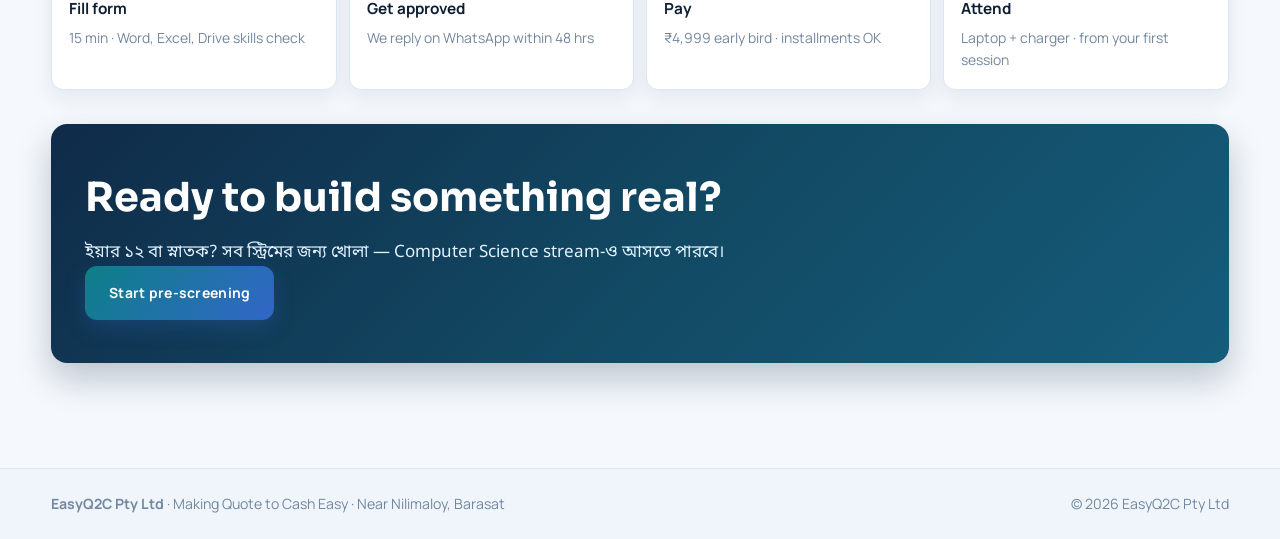
==== commit 7cdcc7a5: "Remove explicit visible form URL from CTA sections. Keep only button-based apply actions on both sit" ====
--- a/index.html
+++ b/index.html
@@ -309,7 +309,6 @@
       <div class="cta-block">
         <h2>Ready to build something real?</h2>
         <p>ইয়ার ১২ বা স্নাতক? সব স্ট্রিমের জন্য খোলা — Computer Science stream-ও আসতে পারবে।</p>
-        <a href="https://forms.gle/2zZFt1VLwESCaXAH8" class="form-link" target="_blank" rel="noopener">forms.gle/2zZFt1VLwESCaXAH8</a>
         <div class="cta-buttons">
           <a href="https://forms.gle/2zZFt1VLwESCaXAH8" class="btn btn-primary" target="_blank" rel="noopener">Start pre-screening</a>
           <a href="#" data-whatsapp-btn class="btn btn-whatsapp" style="display:none">WhatsApp</a>
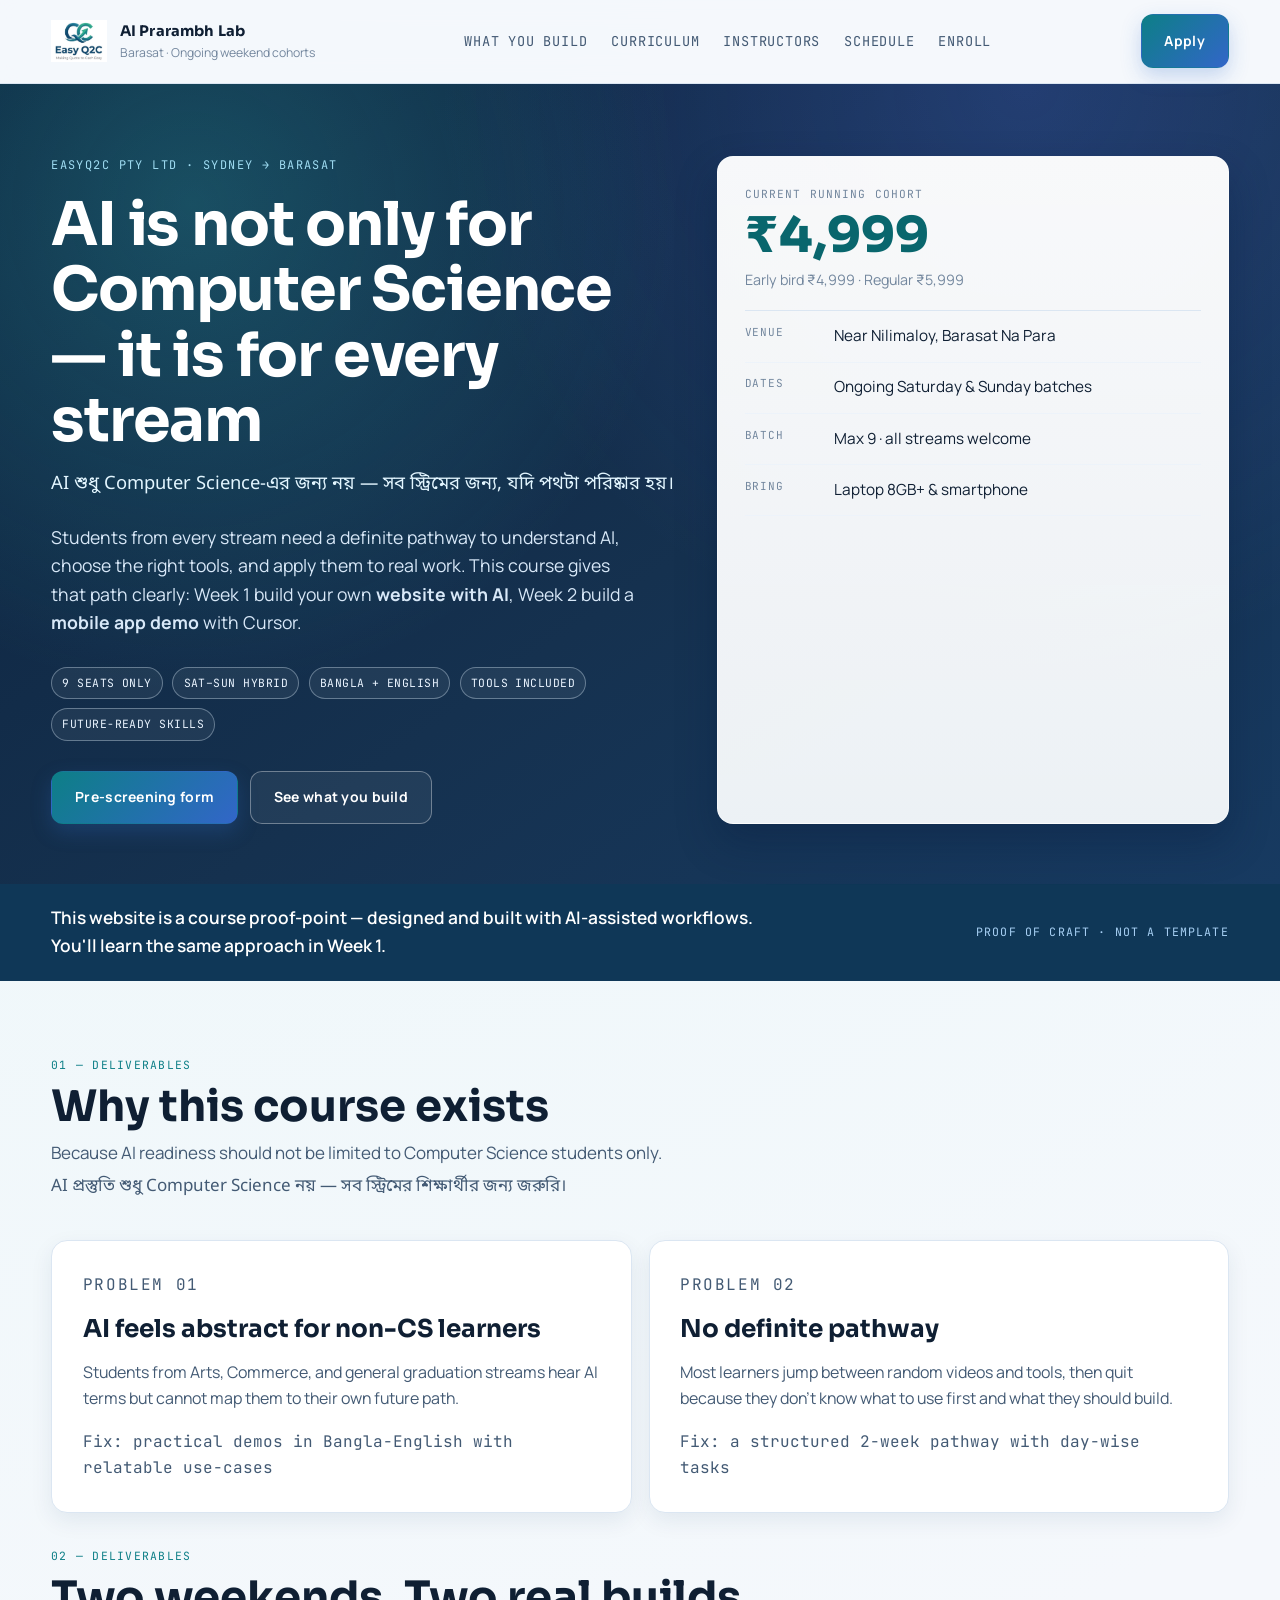
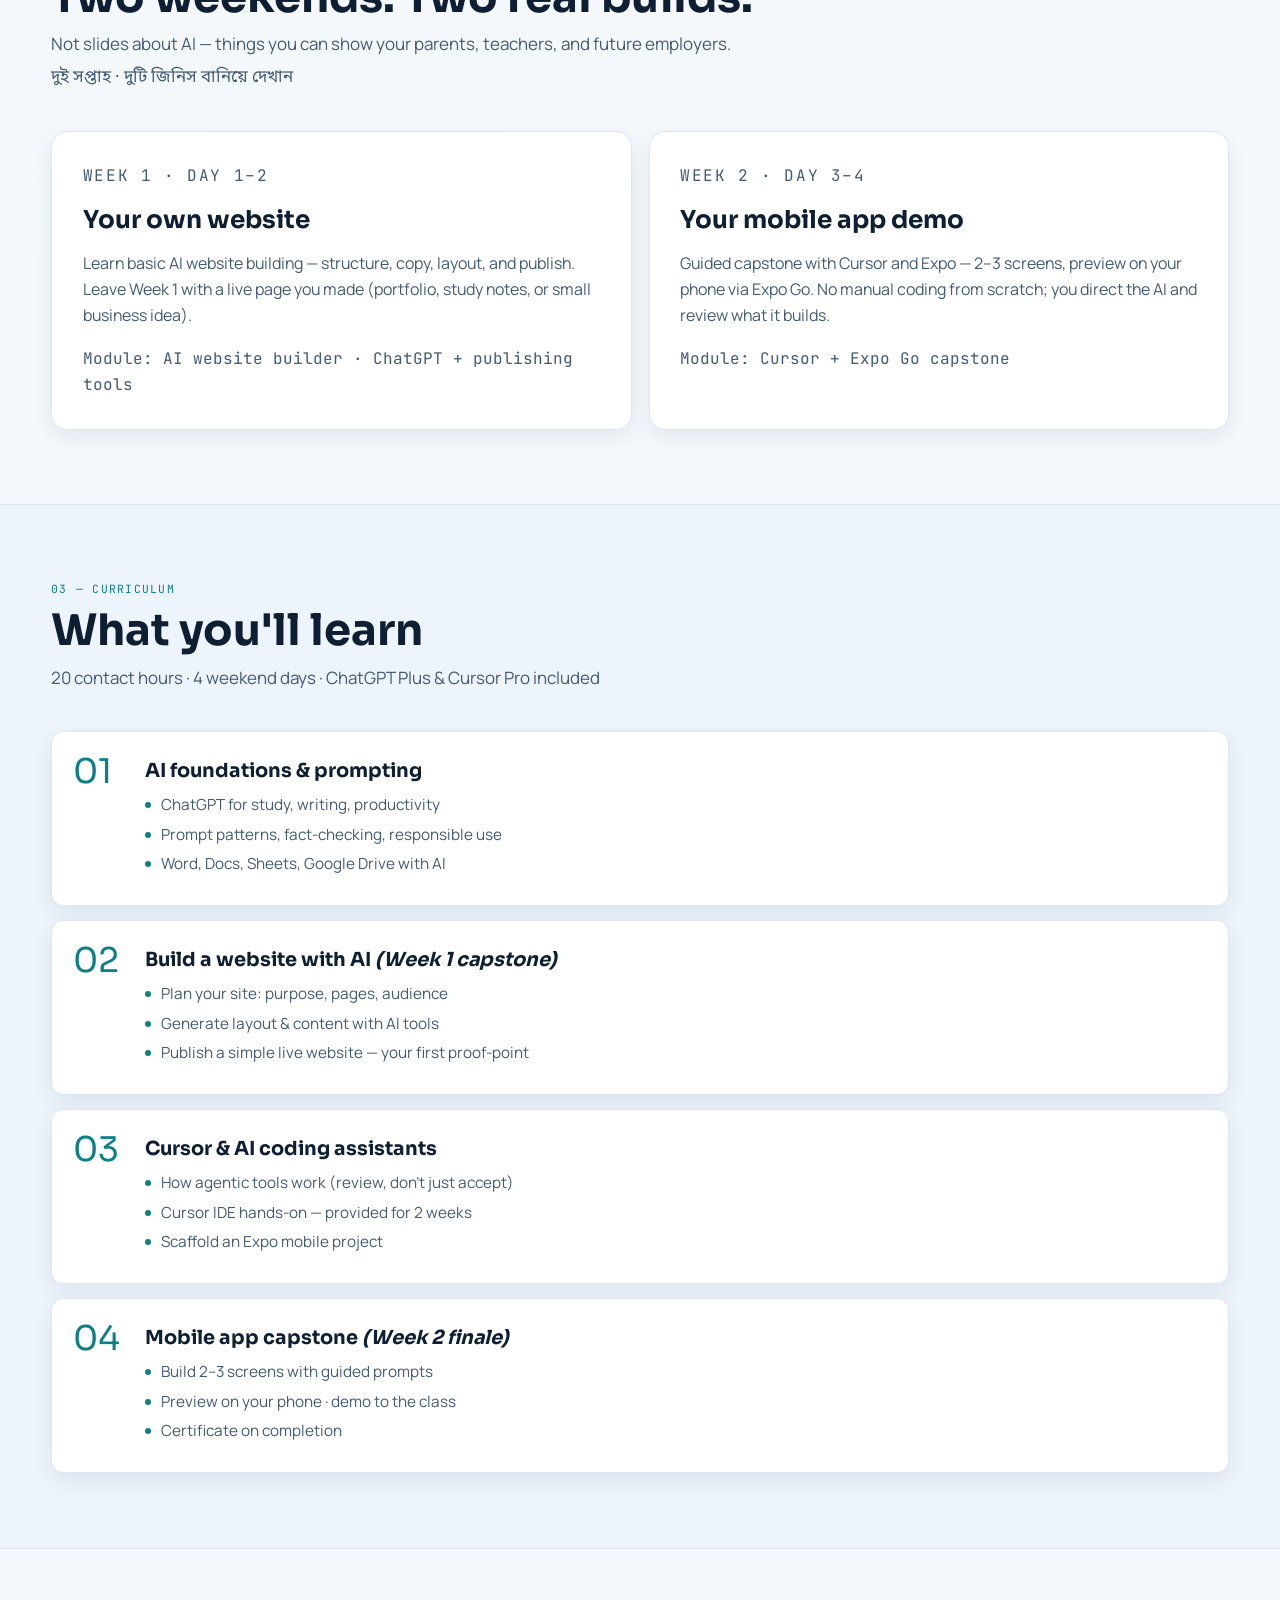
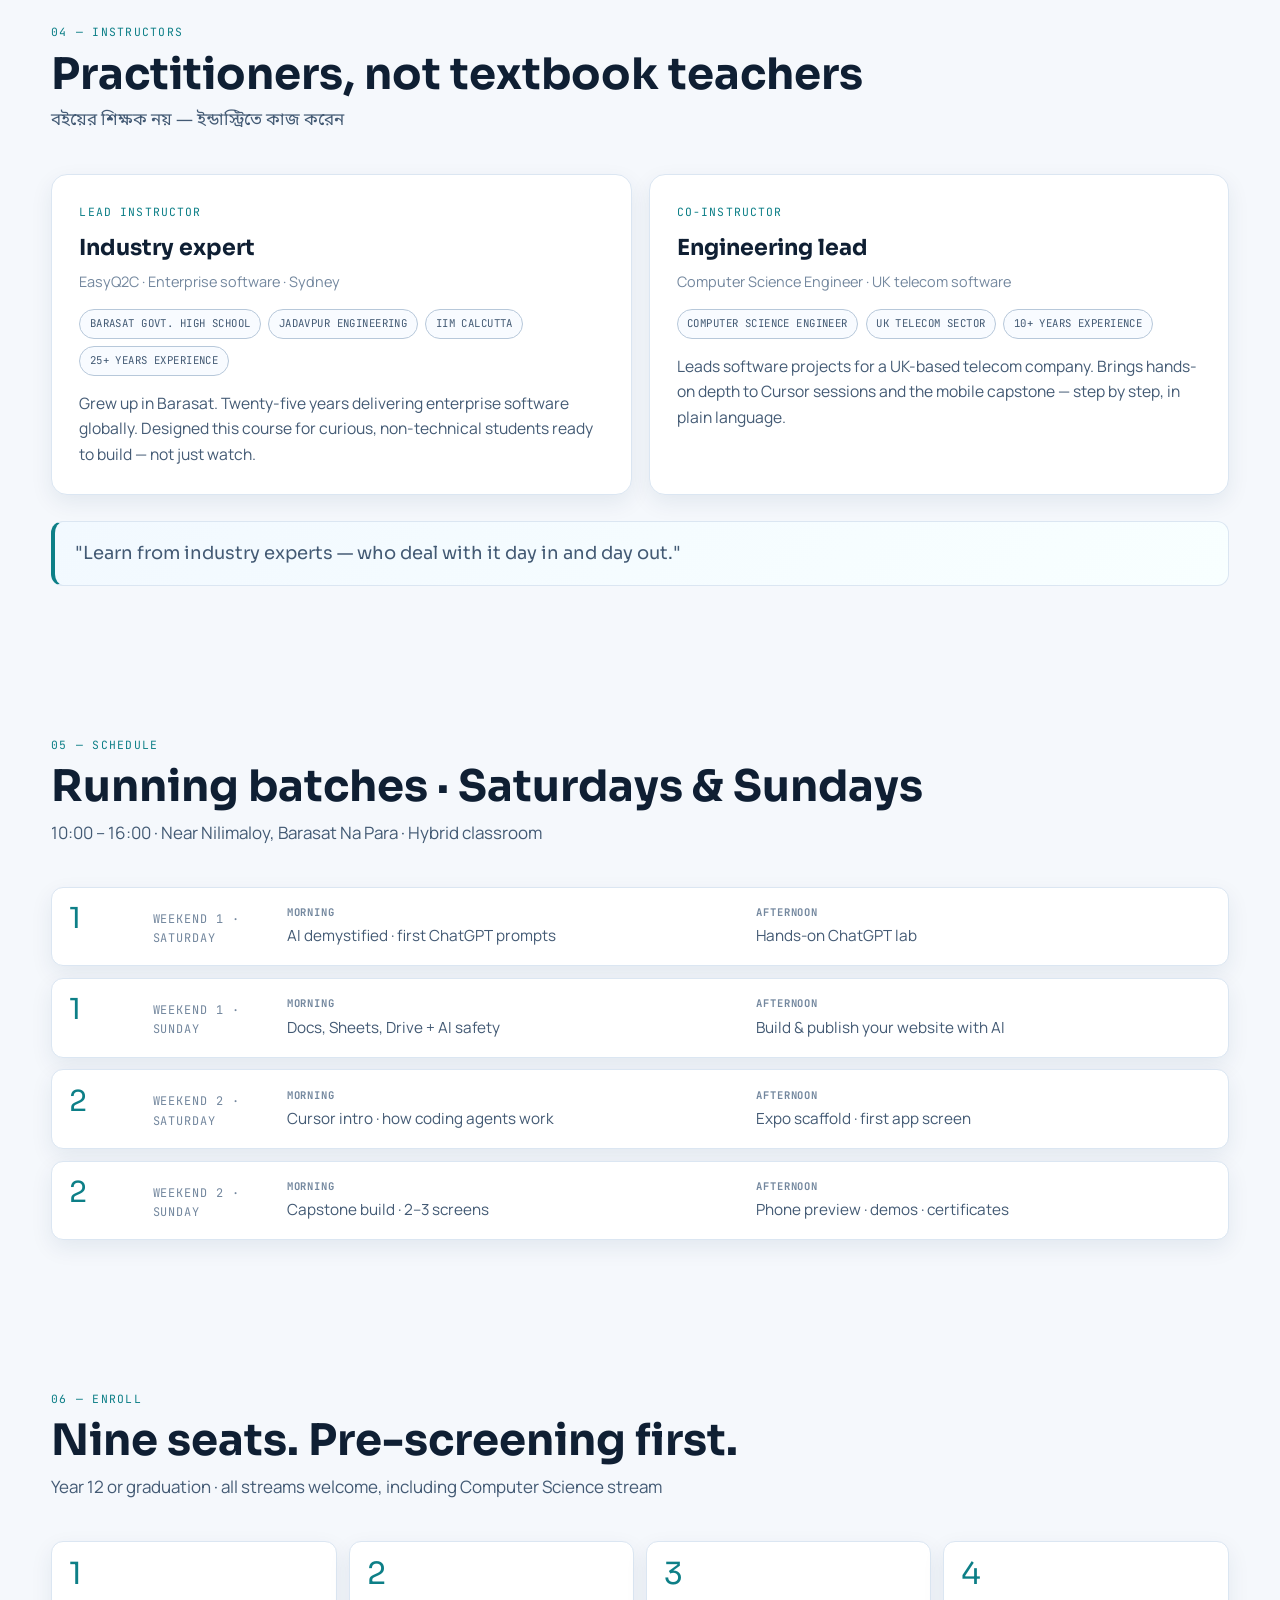
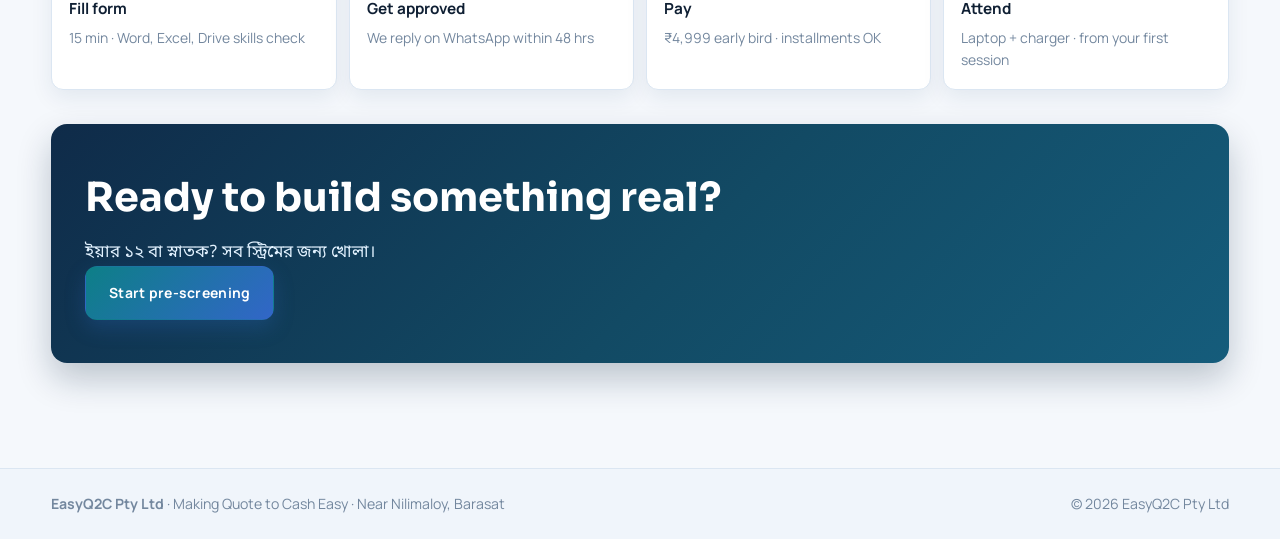
==== commit 18a9635c: "Remove Computer Science mention from final Bengali CTA line. Co-authored-by: Cursor <cursoragent@cur" ====
--- a/index.html
+++ b/index.html
@@ -308,7 +308,7 @@
       </div>
       <div class="cta-block">
         <h2>Ready to build something real?</h2>
-        <p>ইয়ার ১২ বা স্নাতক? সব স্ট্রিমের জন্য খোলা — Computer Science stream-ও আসতে পারবে।</p>
+        <p>ইয়ার ১২ বা স্নাতক? সব স্ট্রিমের জন্য খোলা।</p>
         <div class="cta-buttons">
           <a href="https://forms.gle/2zZFt1VLwESCaXAH8" class="btn btn-primary" target="_blank" rel="noopener">Start pre-screening</a>
           <a href="#" data-whatsapp-btn class="btn btn-whatsapp" style="display:none">WhatsApp</a>
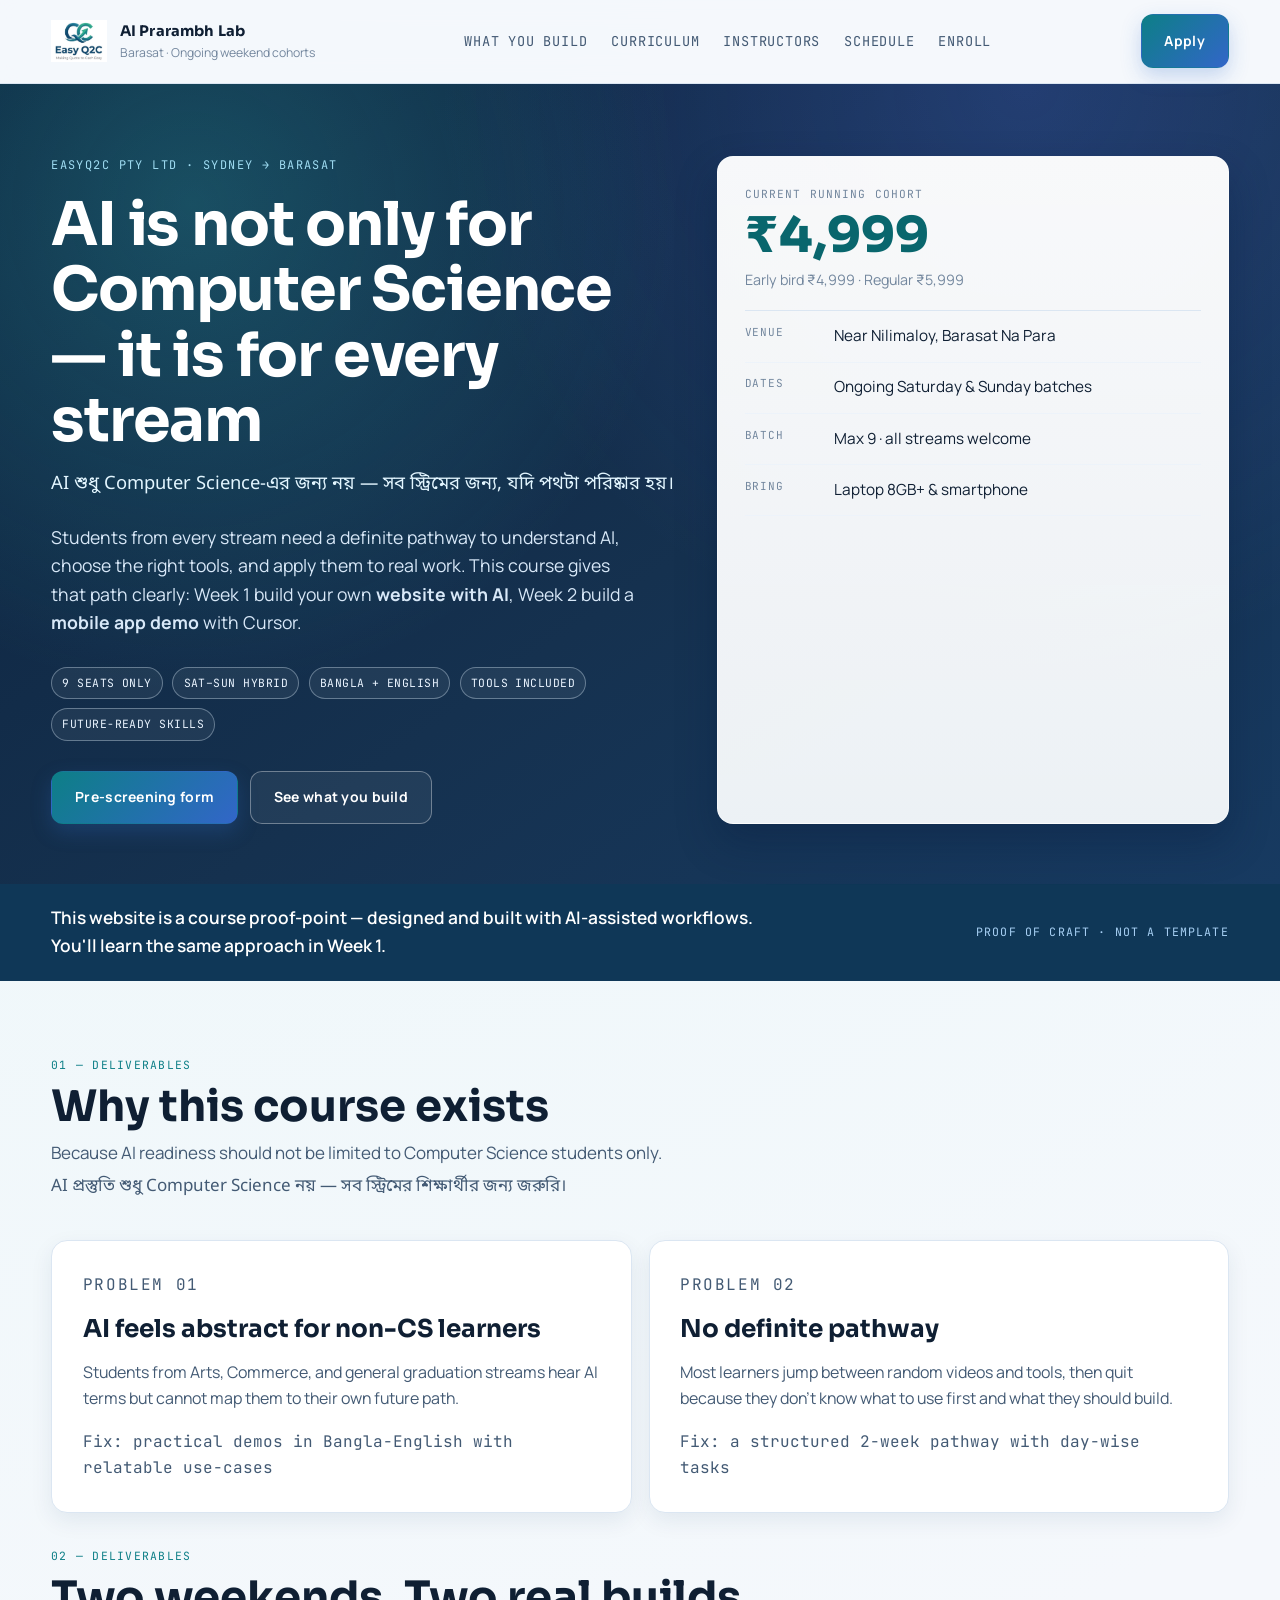
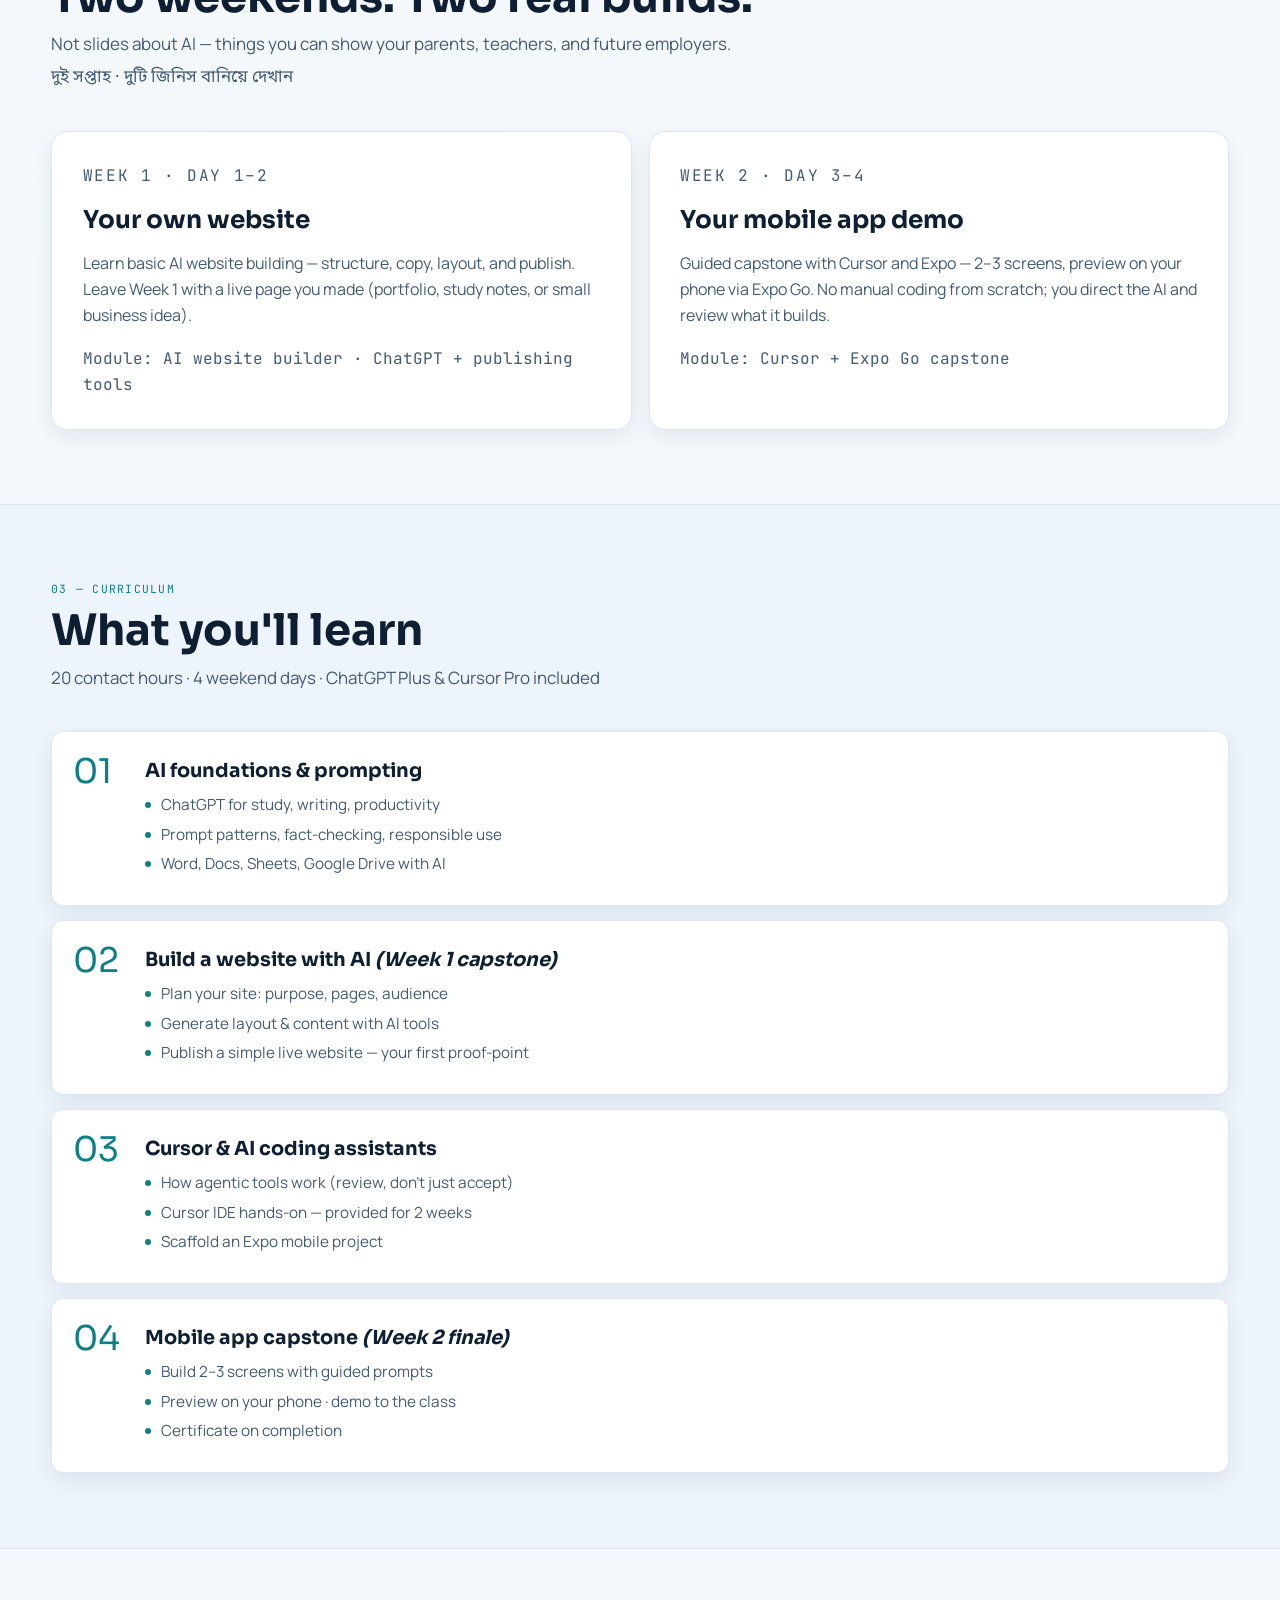
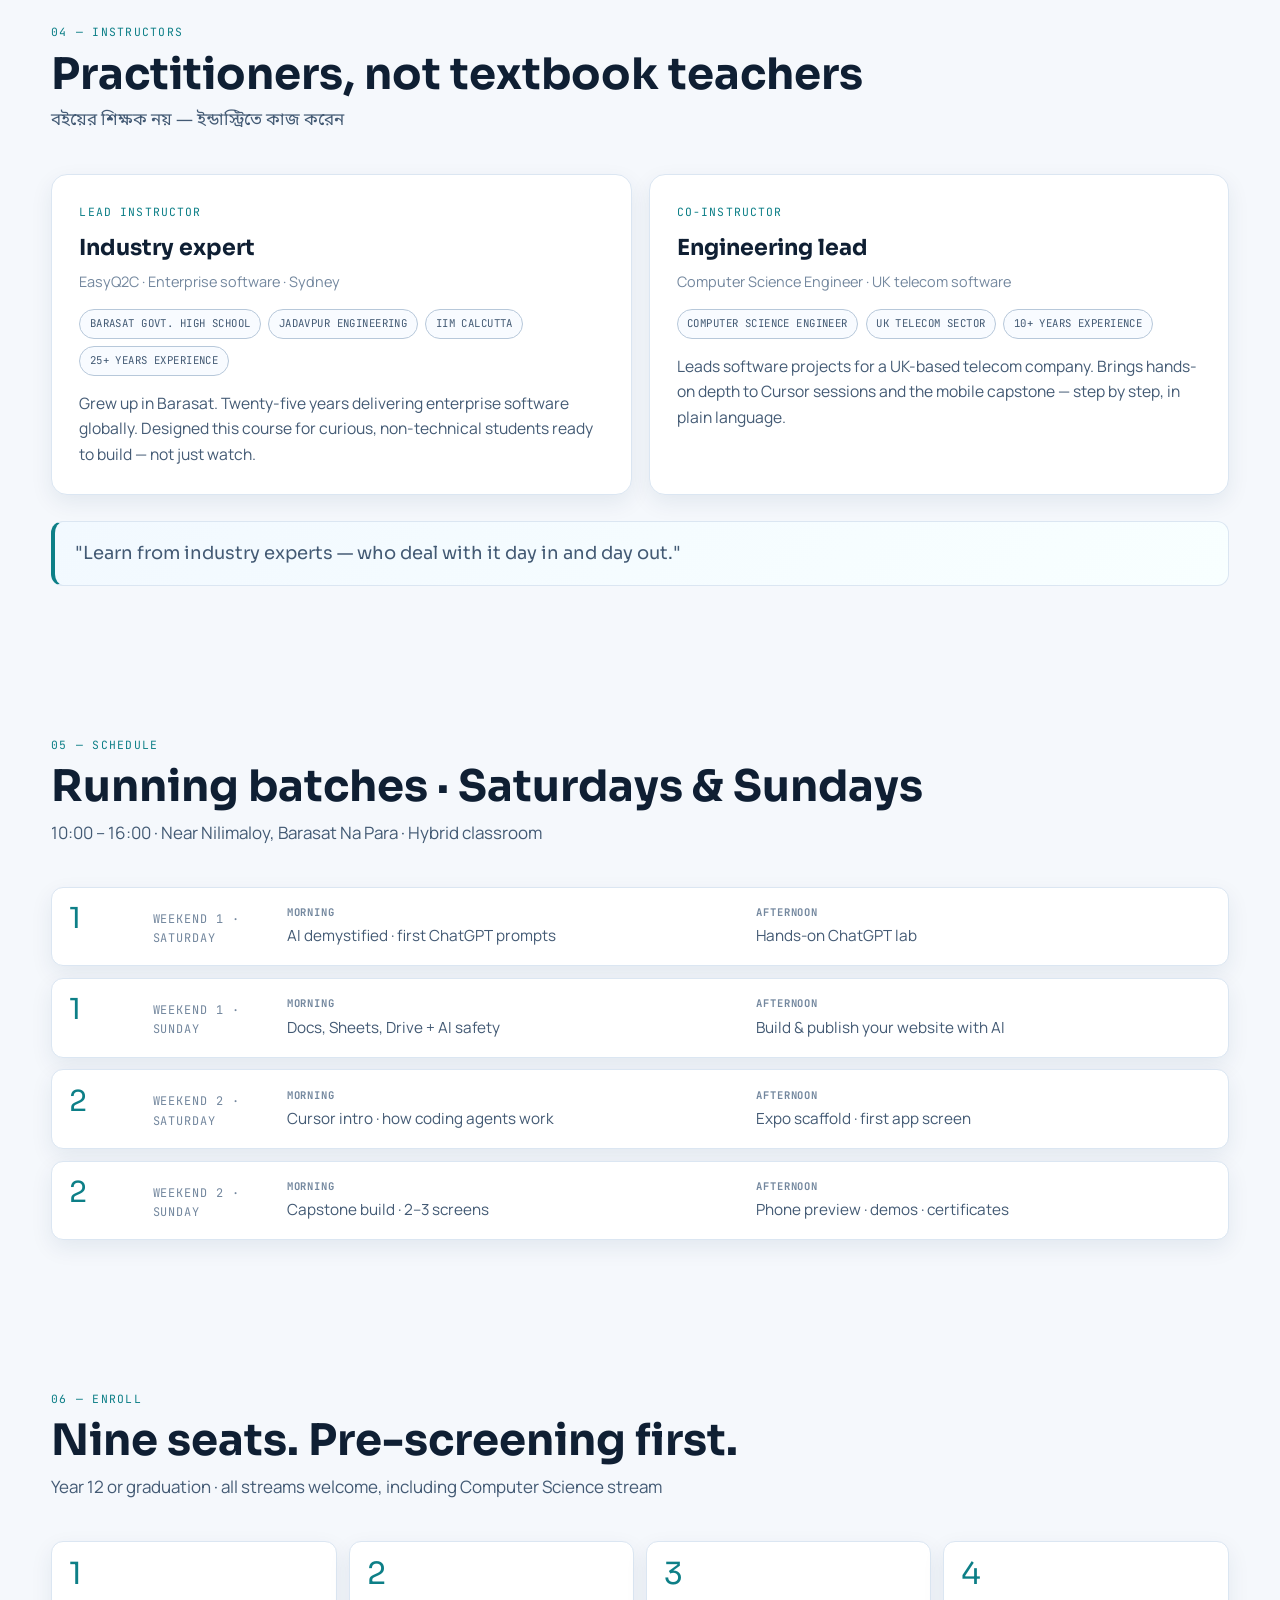
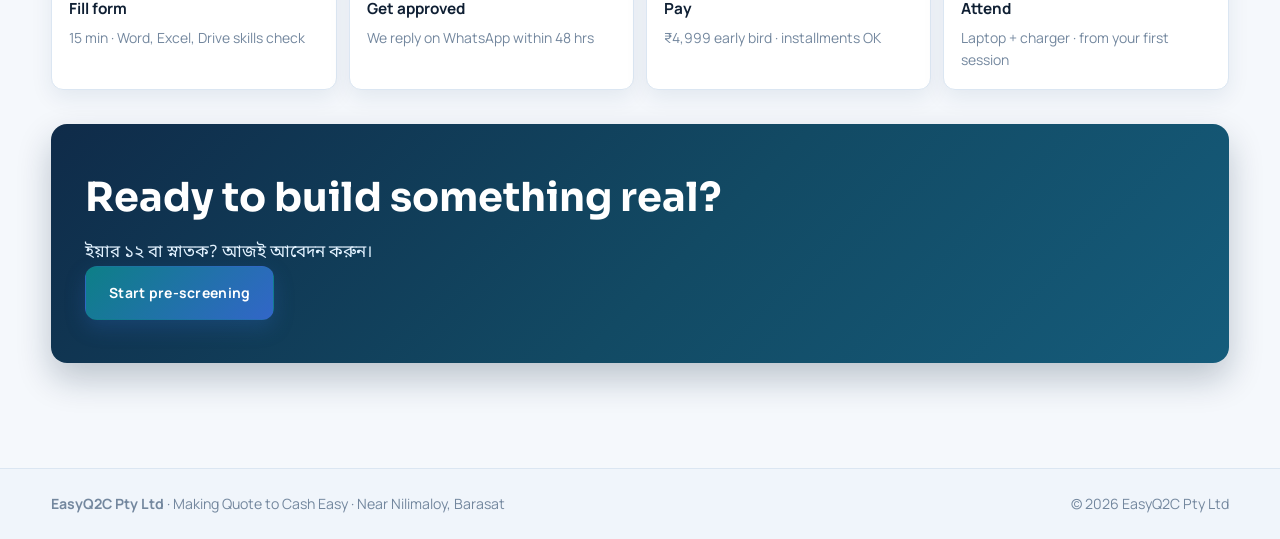
==== commit 1936c4ce: "Simplify Bengali CTA line to avoid explicit stream wording. Co-authored-by: Cursor <cursoragent@curs" ====
--- a/index.html
+++ b/index.html
@@ -308,7 +308,7 @@
       </div>
       <div class="cta-block">
         <h2>Ready to build something real?</h2>
-        <p>ইয়ার ১২ বা স্নাতক? সব স্ট্রিমের জন্য খোলা।</p>
+        <p>ইয়ার ১২ বা স্নাতক? আজই আবেদন করুন।</p>
         <div class="cta-buttons">
           <a href="https://forms.gle/2zZFt1VLwESCaXAH8" class="btn btn-primary" target="_blank" rel="noopener">Start pre-screening</a>
           <a href="#" data-whatsapp-btn class="btn btn-whatsapp" style="display:none">WhatsApp</a>
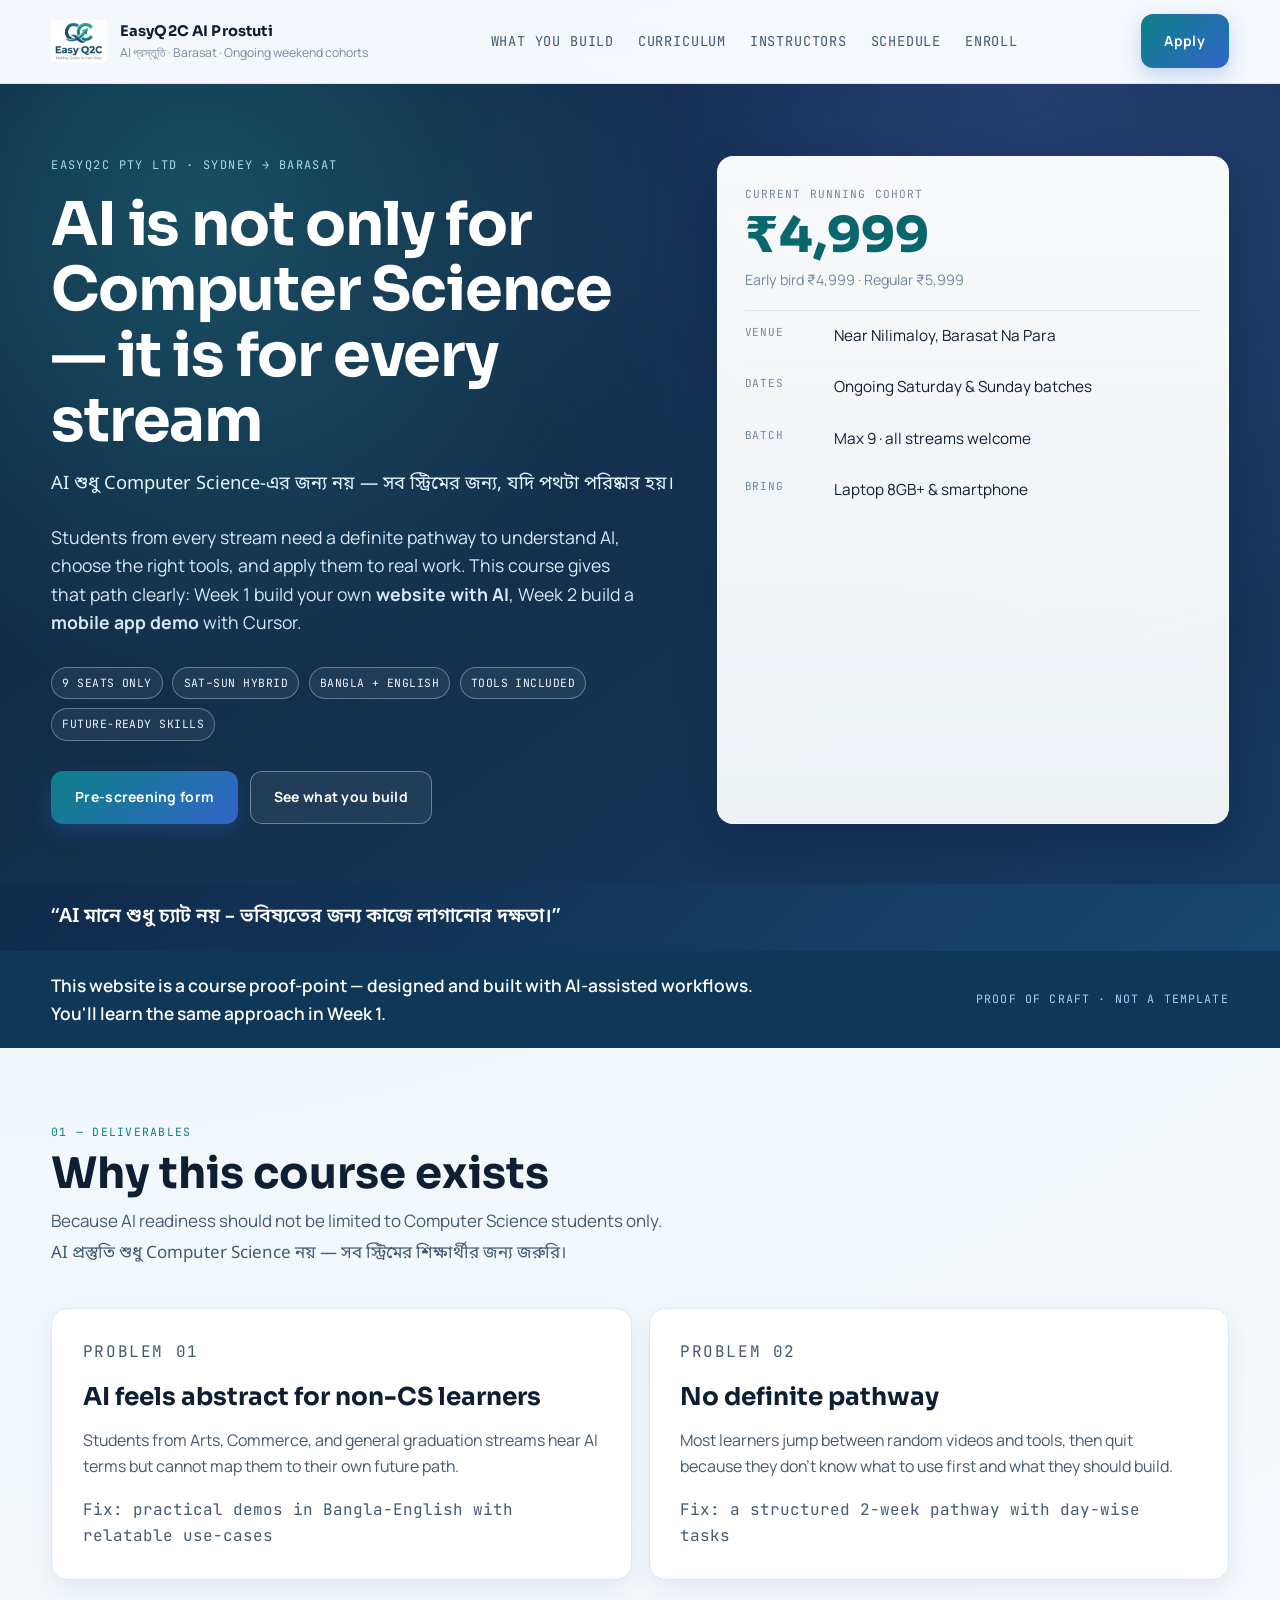
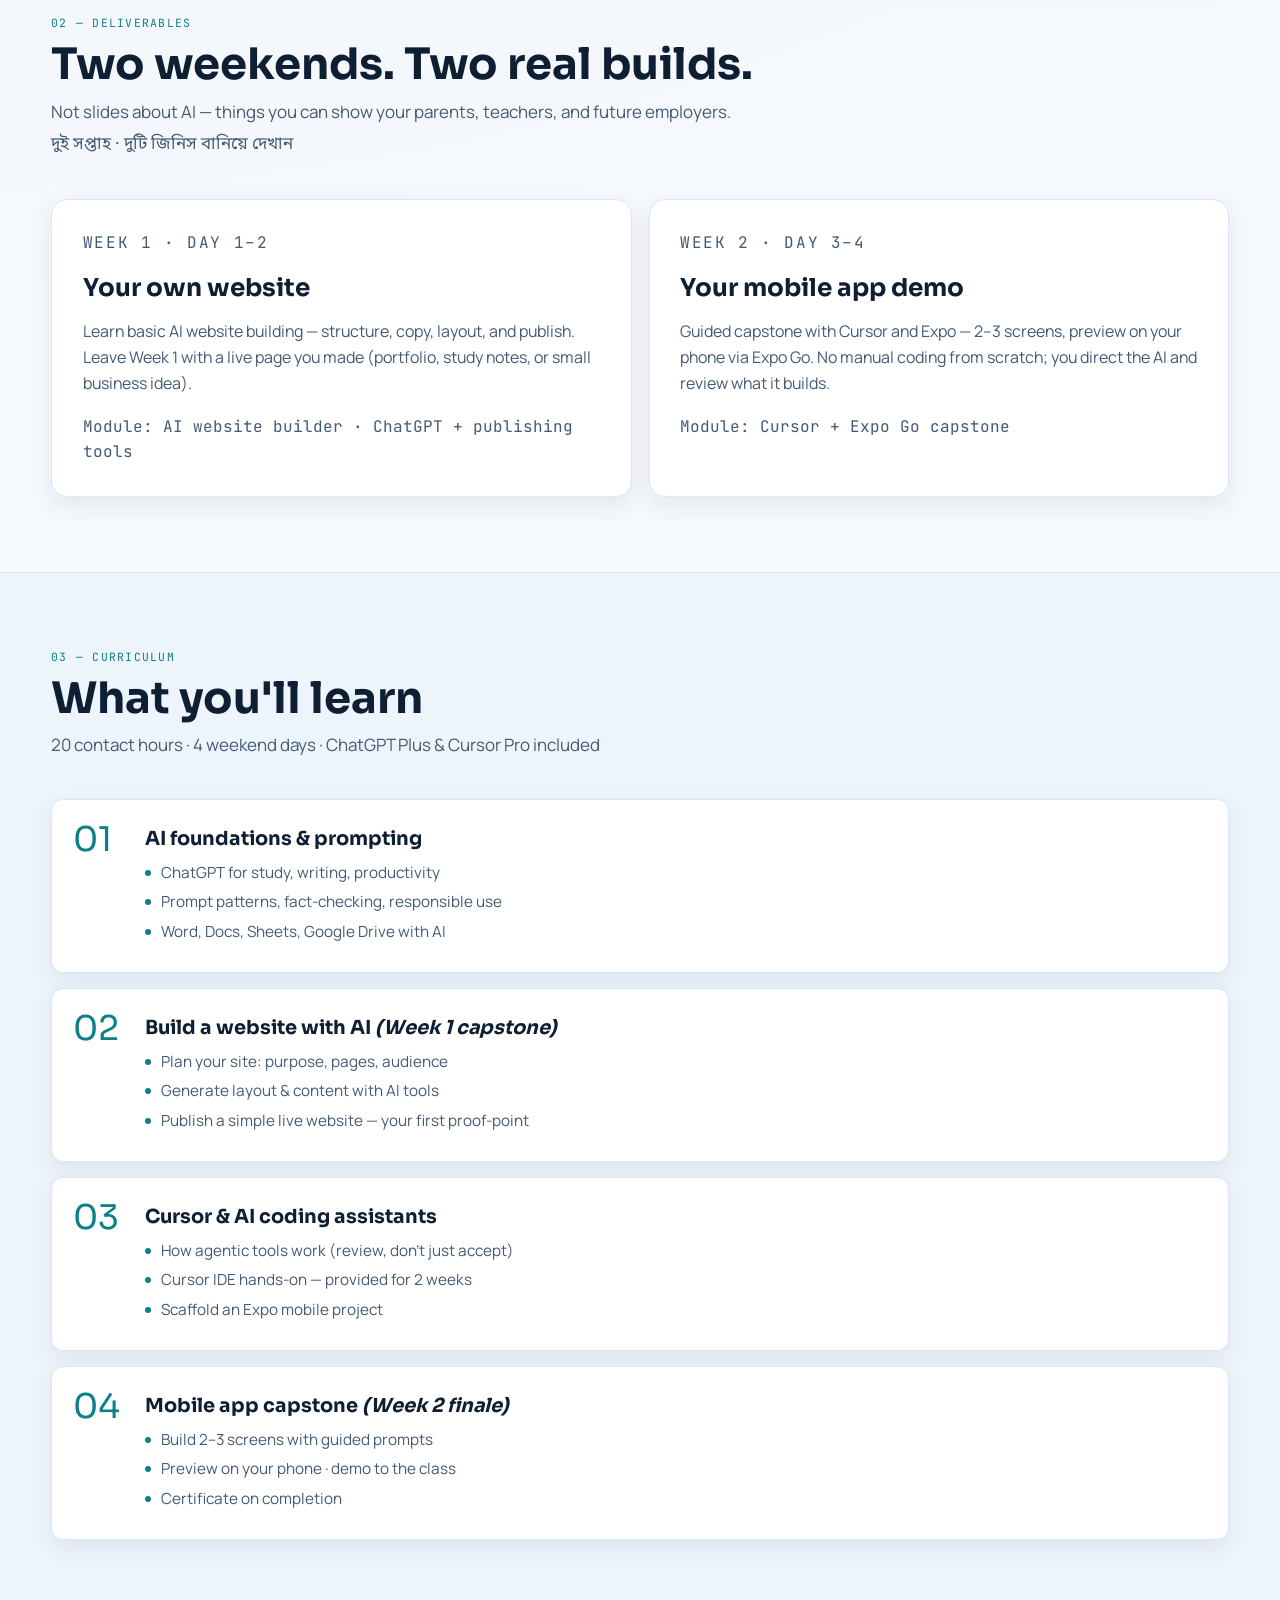
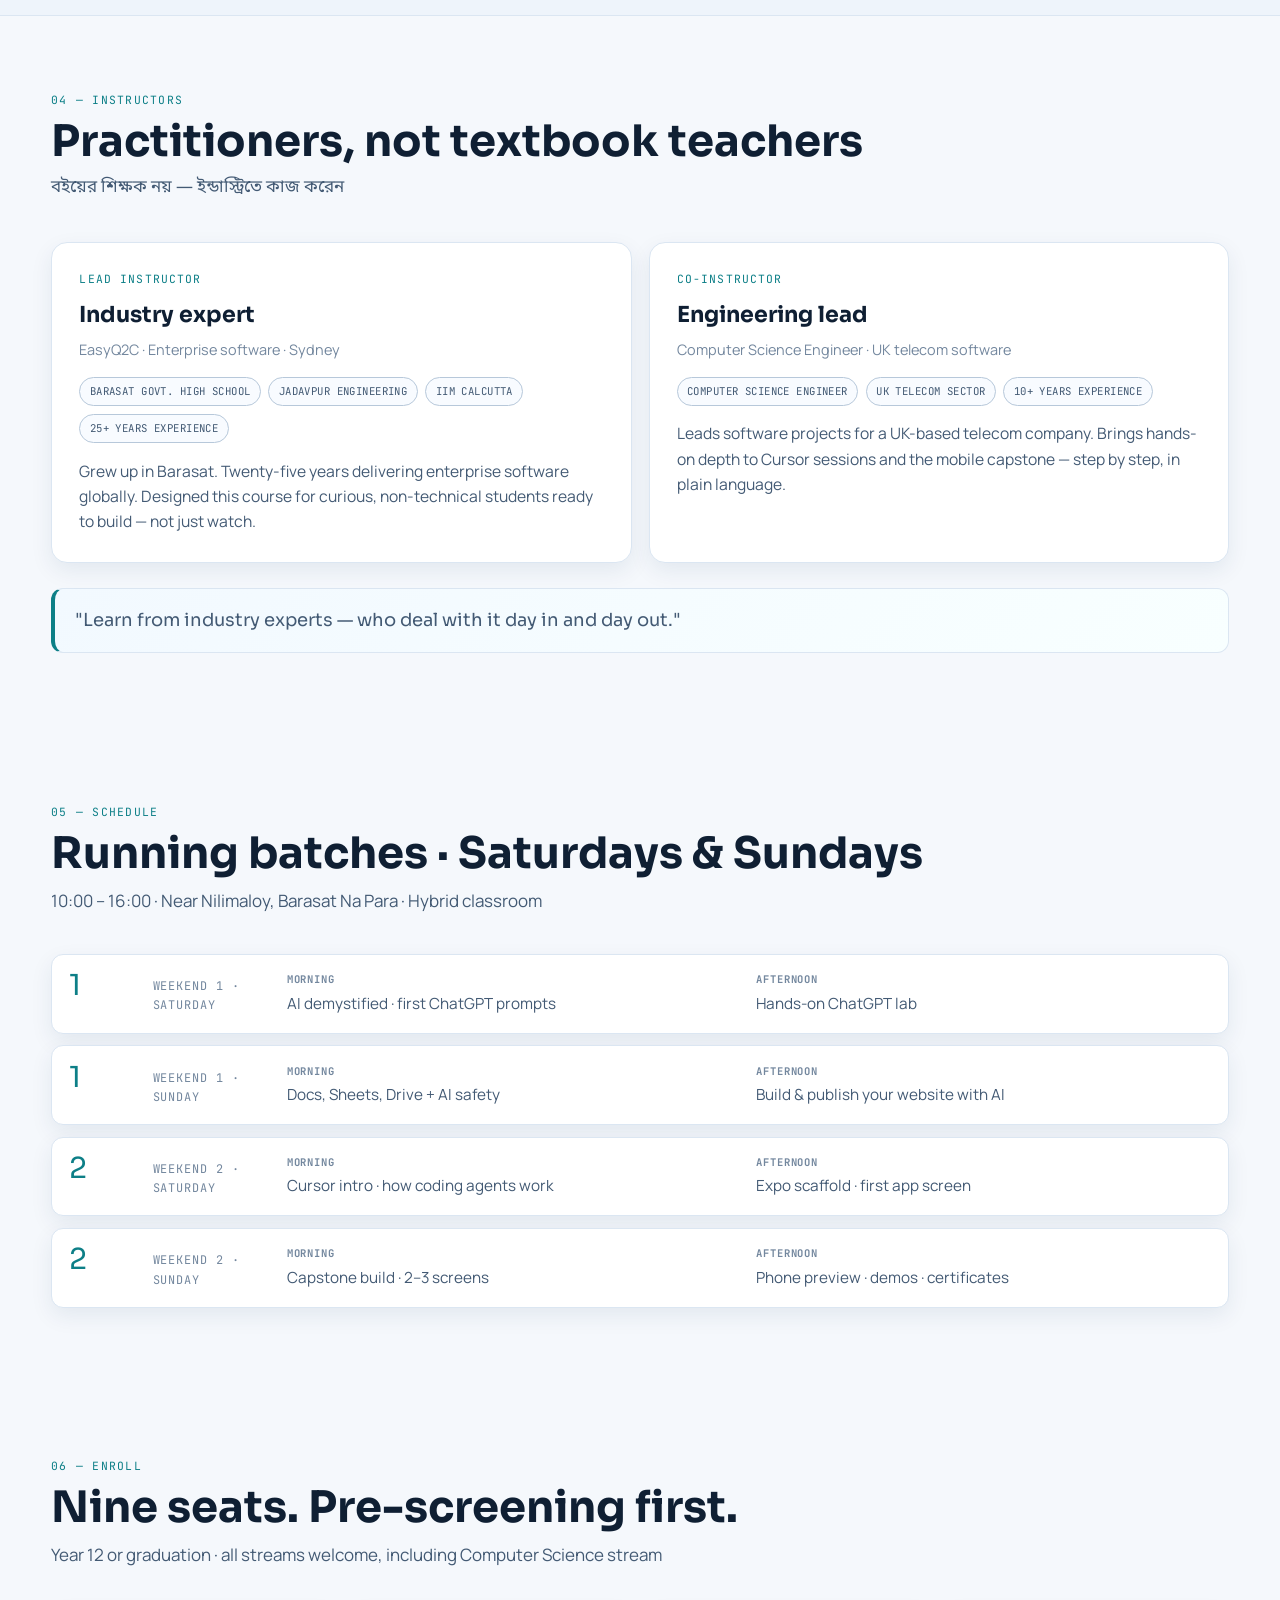
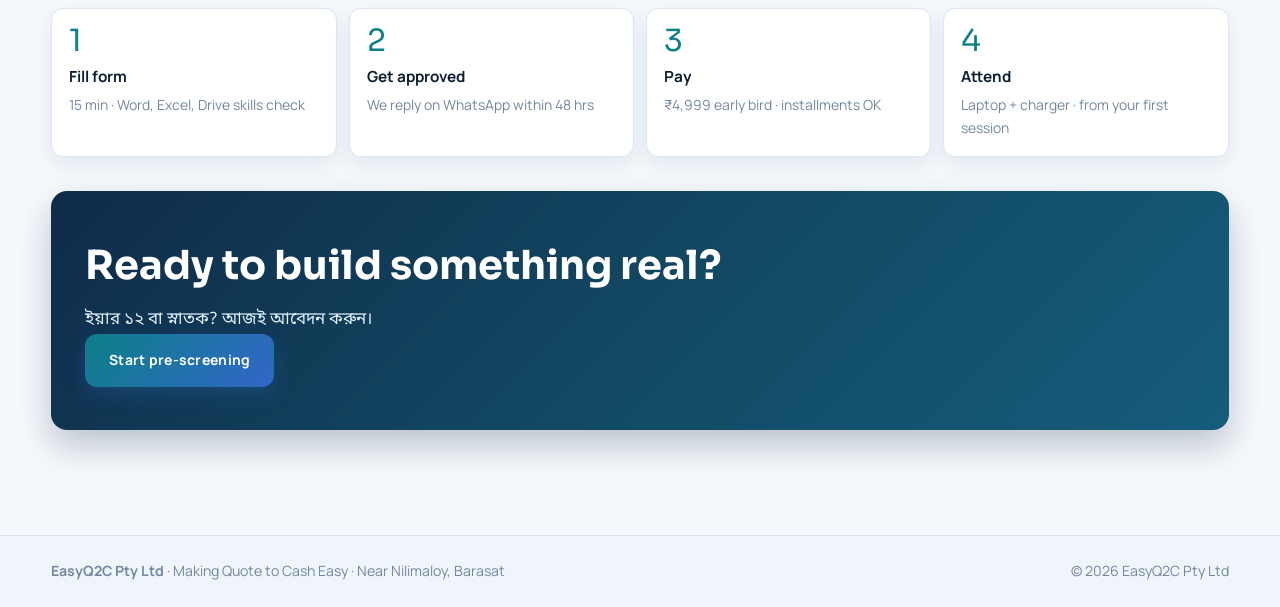
==== commit 3f26189a: "Rename programme to EasyQ2C AI Prostuti across site assets Co-authored-by: Cursor <cursoragent@curso" ====
--- a/index.html
+++ b/index.html
@@ -3,9 +3,9 @@
 <head>
   <meta charset="UTF-8">
   <meta name="viewport" content="width=device-width, initial-scale=1.0">
-  <meta name="description" content="EasyQ2C AI Prarambh Lab — AI is for every stream, not only Computer Science. 2-week pathway in Barasat: clear understanding of AI tools and real project builds.">
-  <title>AI Prarambh Lab · Barasat · EasyQ2C</title>
-  <link rel="stylesheet" href="styles.css?v=20260621-0108">
+  <meta name="description" content="EasyQ2C AI Prostuti (AI প্রস্তুতি) — AI is for every stream, not only Computer Science. 2-week pathway in Barasat: clear understanding of AI tools and real project builds.">
+  <title>EasyQ2C AI Prostuti · Barasat</title>
+  <link rel="stylesheet" href="styles.css?v=20260621-prostuti">
   <link rel="icon" href="assets/EasyQ2CLogo.jpeg" type="image/jpeg">
 </head>
 <body>
@@ -15,8 +15,8 @@
       <a href="#" class="brand">
         <img src="assets/EasyQ2CLogo.jpeg" alt="EasyQ2C">
         <div class="brand-text">
-          <strong>AI Prarambh Lab</strong>
-          <span>Barasat · Ongoing weekend cohorts</span>
+          <strong>EasyQ2C AI Prostuti</strong>
+          <span>AI প্রস্তুতি · Barasat · Ongoing weekend cohorts</span>
         </div>
       </a>
       <button class="menu-toggle" aria-label="Menu" id="menuToggle">☰</button>
@@ -83,6 +83,12 @@
     </div>
   </section>
 
+  <div class="tagline-banner">
+    <div class="container">
+      <p>“AI মানে শুধু চ্যাট নয় – ভবিষ্যতের জন্য কাজে লাগানোর দক্ষতা।”</p>
+    </div>
+  </div>
+
   <div class="proof-strip">
     <div class="container proof-inner">
       <p>This website is a course proof-point — designed and built with AI-assisted workflows. You'll learn the same approach in Week 1.</p>
--- a/styles.css
+++ b/styles.css
@@ -1,4 +1,4 @@
-/* EasyQ2C AI Prarambh Lab — Premium redesign */
+/* EasyQ2C AI Prostuti — Premium redesign */
 @import url('https://fonts.googleapis.com/css2?family=Manrope:wght@400;500;600;700;800&family=Sora:wght@500;600;700;800&family=JetBrains+Mono:wght@400;500&family=Noto+Sans+Bengali:wght@400;500;600;700&display=swap');
 
 :root {
@@ -325,6 +325,21 @@
   color: var(--text);
 }
 
+/* Tagline banner */
+.tagline-banner {
+  background: linear-gradient(135deg, #0f2a4b 0%, #19466f 100%);
+  color: var(--white);
+  padding: 1.15rem 0;
+}
+
+.tagline-banner p {
+  font-family: var(--font-bn);
+  font-size: clamp(1rem, 2.4vw, 1.15rem);
+  font-weight: 600;
+  line-height: 1.45;
+  margin: 0;
+}
+
 /* Proof strip */
 .proof-strip {
   background: #0f3757;
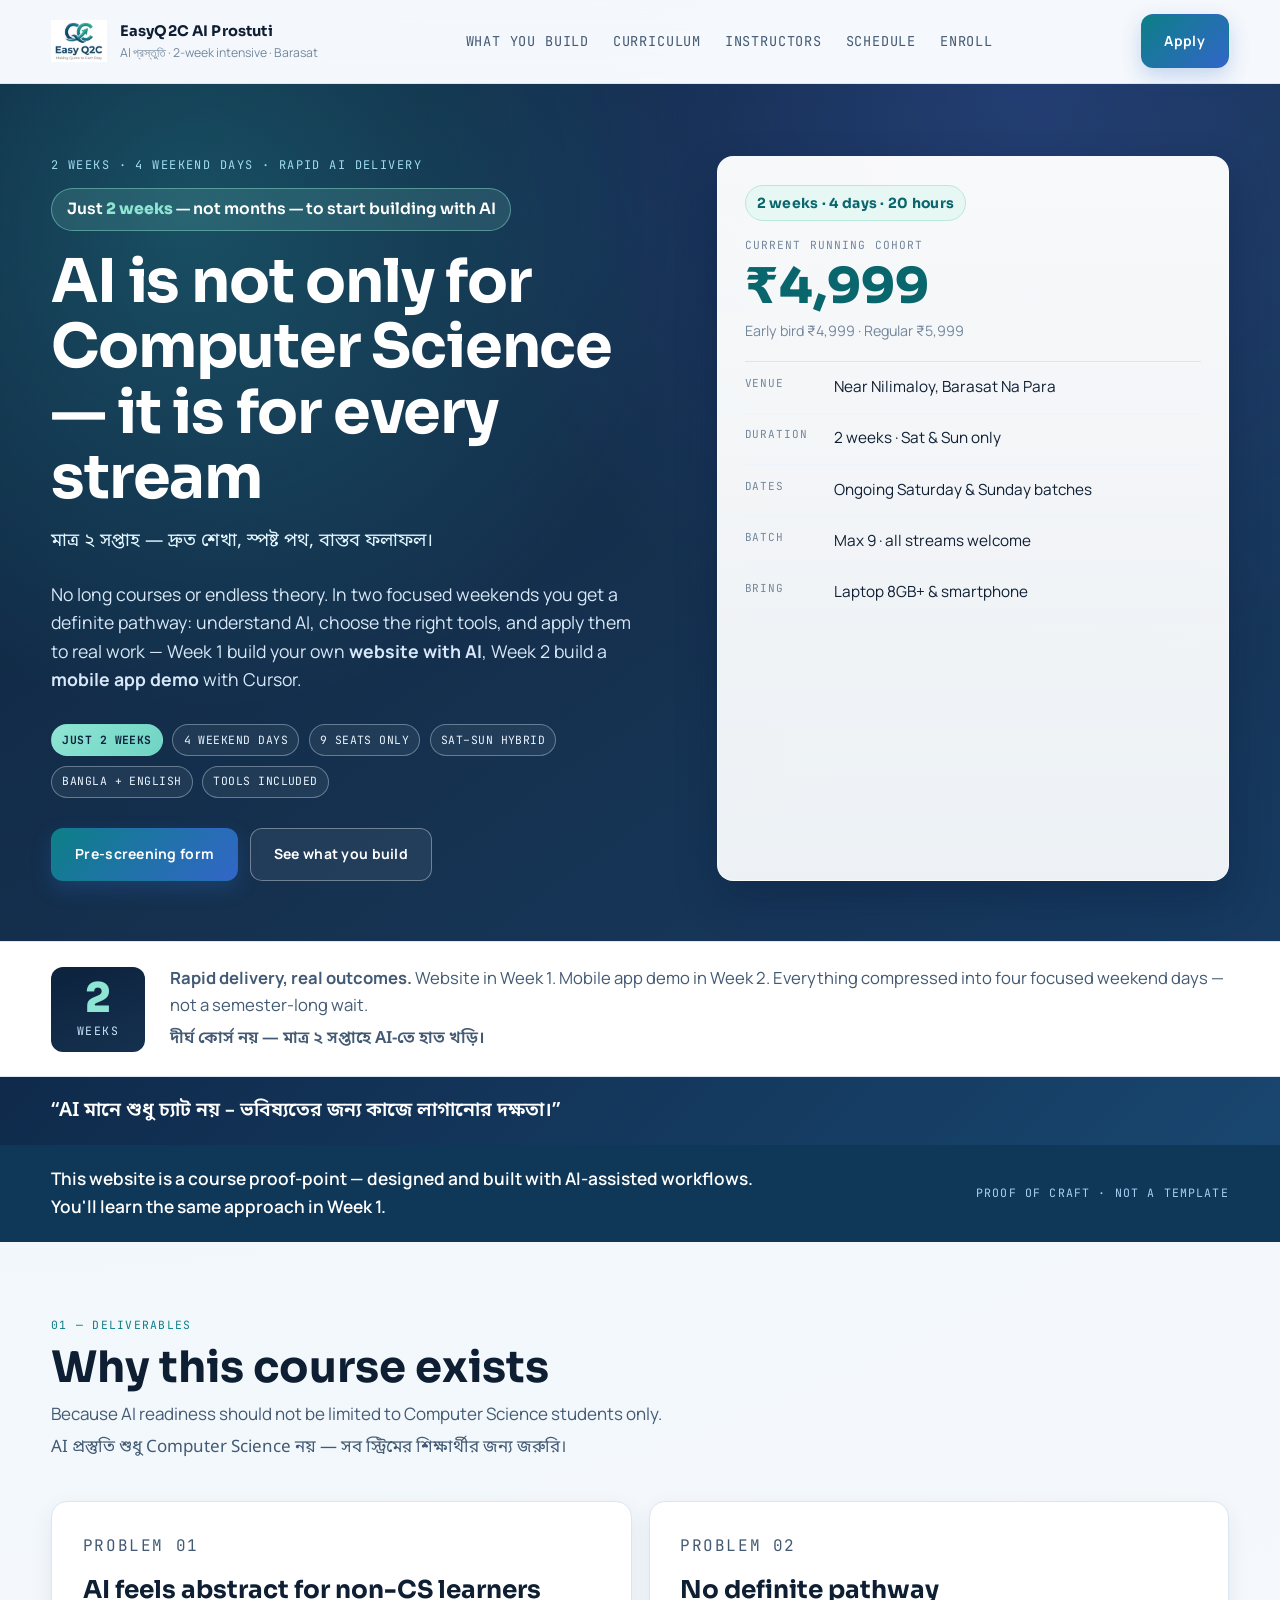
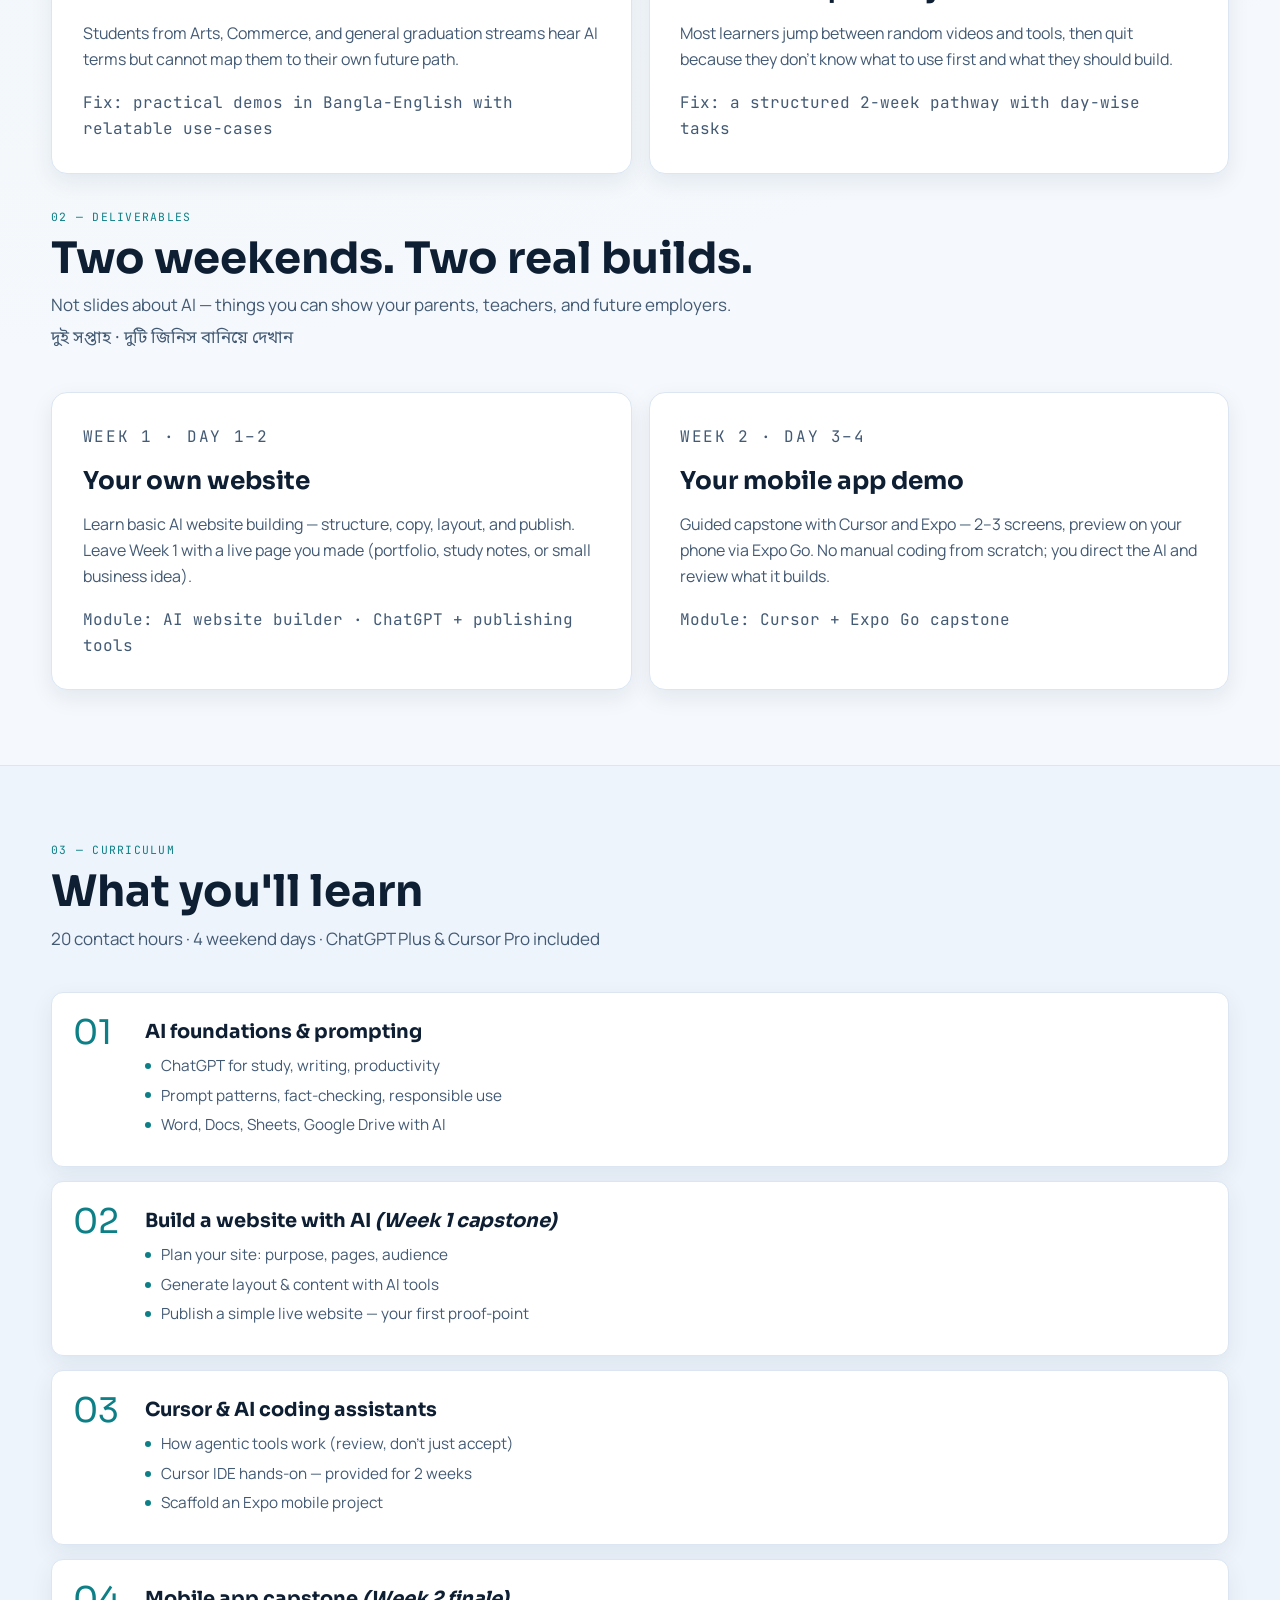
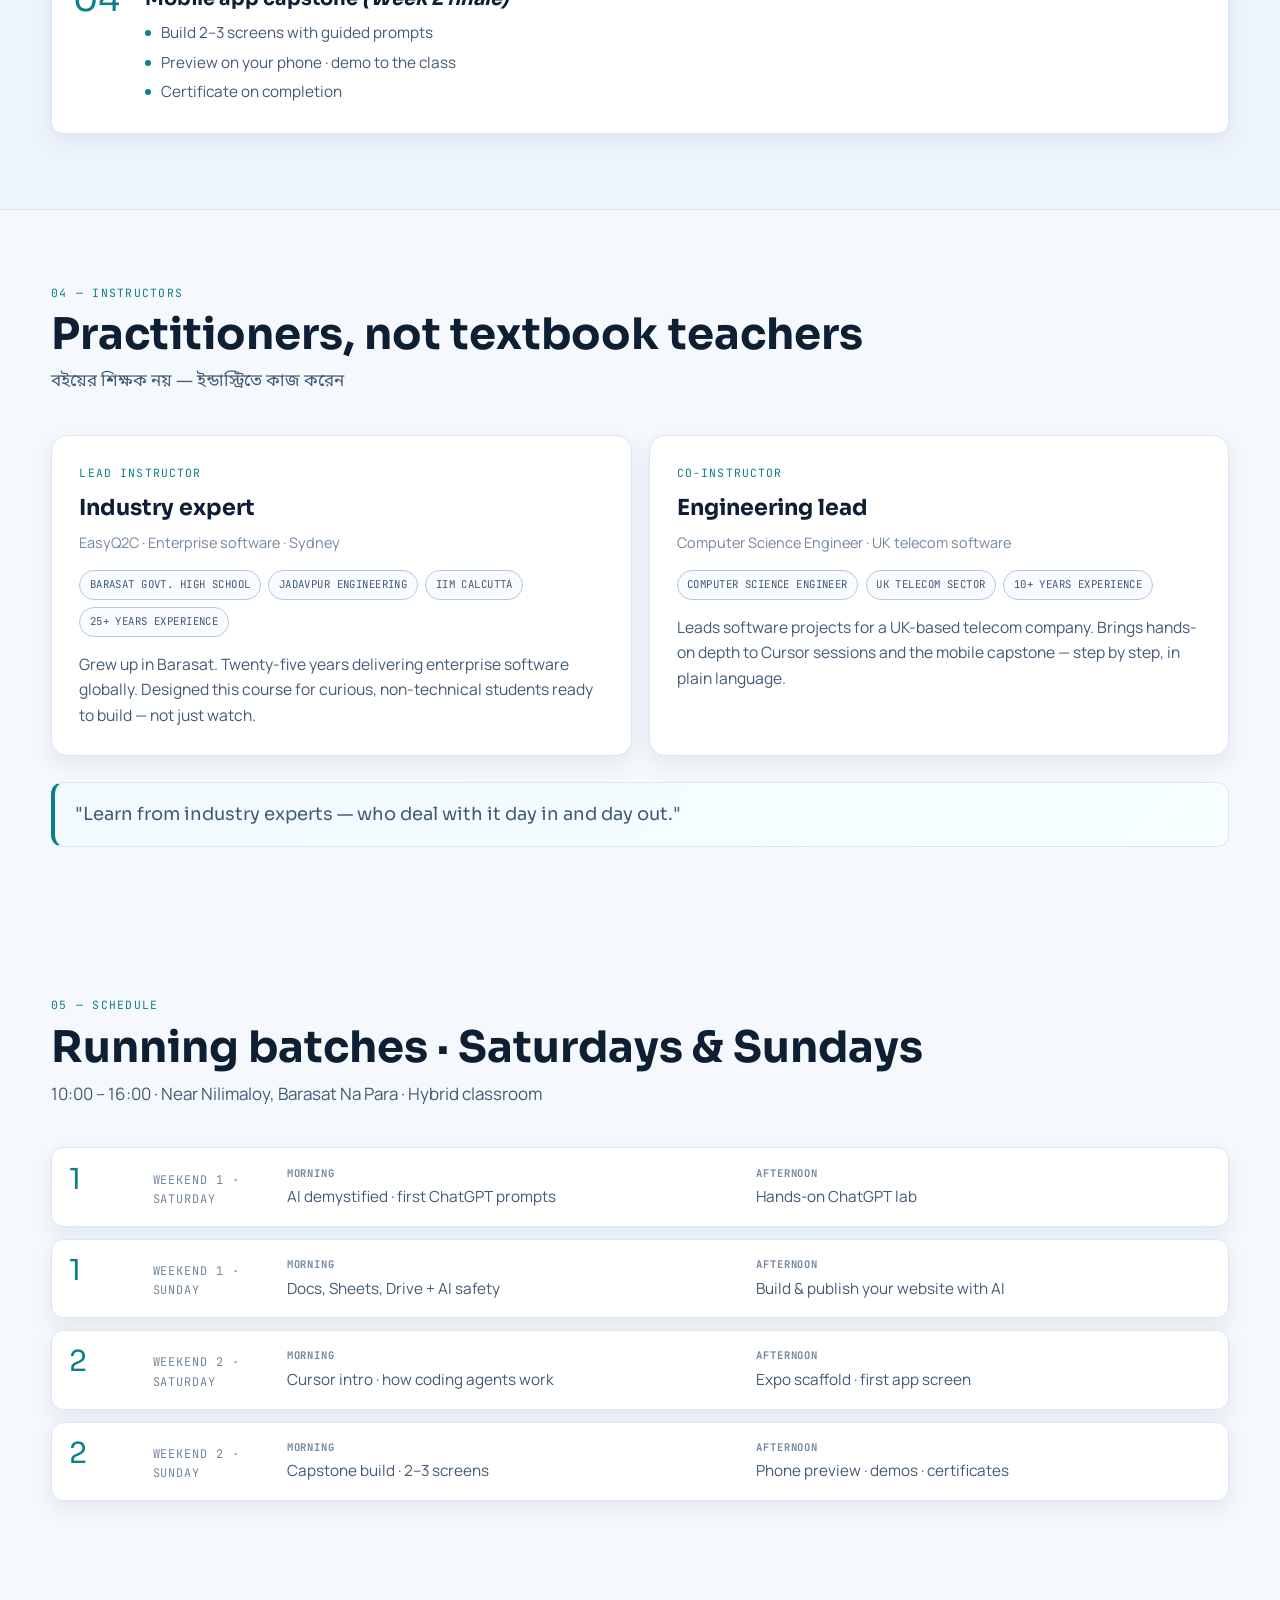
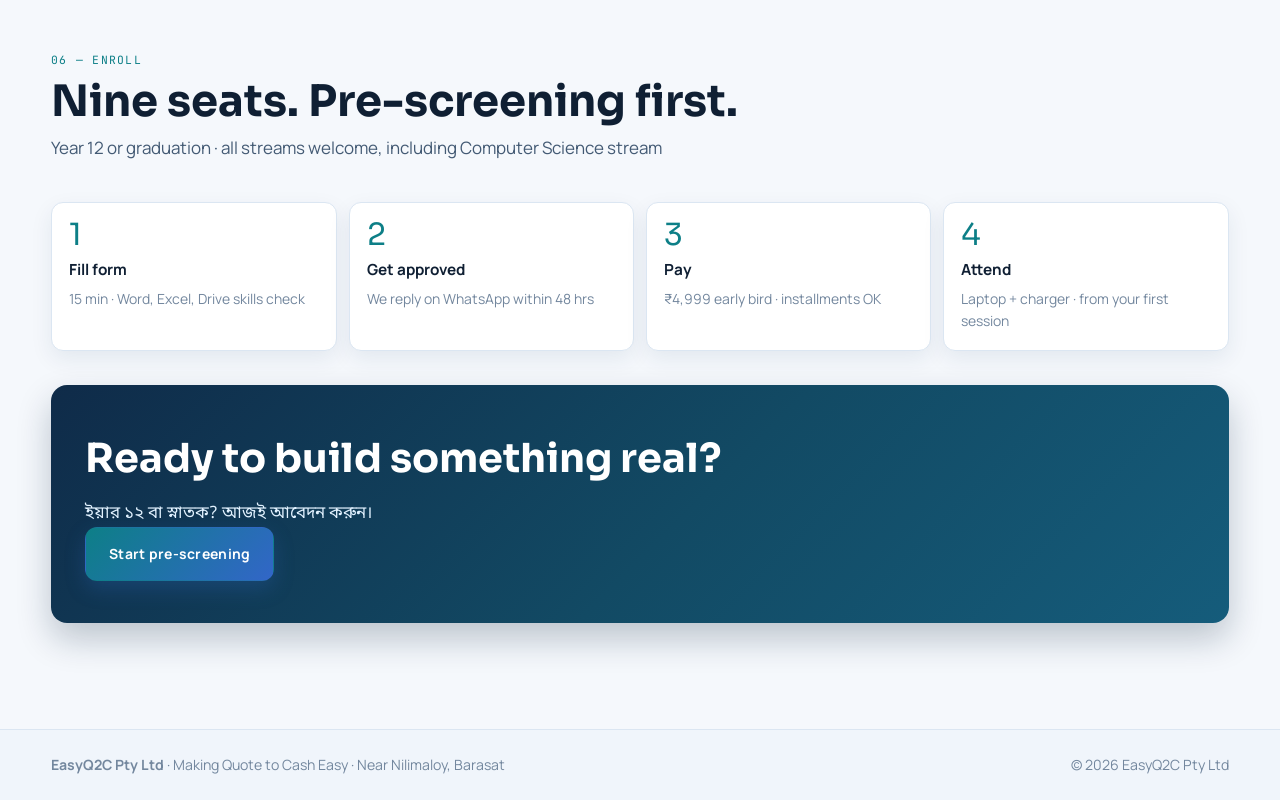
==== commit 1cd71126: "Highlight 2-week rapid delivery across hero and speed strip Co-authored-by: Cursor <cursoragent@curs" ====
--- a/index.html
+++ b/index.html
@@ -3,9 +3,9 @@
 <head>
   <meta charset="UTF-8">
   <meta name="viewport" content="width=device-width, initial-scale=1.0">
-  <meta name="description" content="EasyQ2C AI Prostuti (AI প্রস্তুতি) — AI is for every stream, not only Computer Science. 2-week pathway in Barasat: clear understanding of AI tools and real project builds.">
-  <title>EasyQ2C AI Prostuti · Barasat</title>
-  <link rel="stylesheet" href="styles.css?v=20260621-prostuti">
+  <meta name="description" content="EasyQ2C AI Prostuti (AI প্রস্তুতি) — Just 2 weeks to go from AI confusion to real builds. Intensive weekend pathway in Barasat for every stream.">
+  <title>EasyQ2C AI Prostuti · 2-Week AI Intensive · Barasat</title>
+  <link rel="stylesheet" href="styles.css?v=20260621-2week">
   <link rel="icon" href="assets/EasyQ2CLogo.jpeg" type="image/jpeg">
 </head>
 <body>
@@ -16,7 +16,7 @@
         <img src="assets/EasyQ2CLogo.jpeg" alt="EasyQ2C">
         <div class="brand-text">
           <strong>EasyQ2C AI Prostuti</strong>
-          <span>AI প্রস্তুতি · Barasat · Ongoing weekend cohorts</span>
+          <span>AI প্রস্তুতি · 2-week intensive · Barasat</span>
         </div>
       </a>
       <button class="menu-toggle" aria-label="Menu" id="menuToggle">☰</button>
@@ -36,21 +36,23 @@
   <section class="hero">
     <div class="container hero-grid">
       <div>
-        <p class="hero-eyebrow">EasyQ2C Pty Ltd · Sydney → Barasat</p>
+        <p class="hero-eyebrow">2 weeks · 4 weekend days · Rapid AI delivery</p>
+        <p class="hero-speed">Just <strong>2 weeks</strong> — not months — to start building with AI</p>
         <h1>AI is not only for Computer Science — it is for every stream</h1>
-        <p class="hero-bn">AI শুধু Computer Science-এর জন্য নয় — সব স্ট্রিমের জন্য, যদি পথটা পরিষ্কার হয়।</p>
+        <p class="hero-bn">মাত্র ২ সপ্তাহ — দ্রুত শেখা, স্পষ্ট পথ, বাস্তব ফলাফল।</p>
         <p class="hero-lead">
-          Students from every stream need a definite pathway to understand AI, choose the right tools,
-          and apply them to real work. This course gives that path clearly:
+          No long courses or endless theory. In two focused weekends you get a definite pathway:
+          understand AI, choose the right tools, and apply them to real work —
           Week 1 build your own <strong>website with AI</strong>, Week 2 build a
           <strong>mobile app demo</strong> with Cursor.
         </p>
         <div class="hero-tags">
+          <span class="tag tag-accent">Just 2 weeks</span>
+          <span class="tag">4 weekend days</span>
           <span class="tag">9 seats only</span>
           <span class="tag">Sat–Sun hybrid</span>
           <span class="tag">Bangla + English</span>
           <span class="tag">Tools included</span>
-          <span class="tag">Future-ready skills</span>
         </div>
         <div class="hero-cta">
           <a href="https://forms.gle/2zZFt1VLwESCaXAH8" class="btn btn-primary" target="_blank" rel="noopener">Pre-screening form</a>
@@ -58,6 +60,7 @@
         </div>
       </div>
       <aside class="ticket" aria-label="Course details">
+        <p class="ticket-duration">2 weeks · 4 days · 20 hours</p>
         <p class="ticket-label">Current running cohort</p>
         <p class="ticket-price">₹4,999</p>
         <p class="ticket-price-note">Early bird ₹4,999 · Regular ₹5,999</p>
@@ -67,6 +70,10 @@
             <dd>Near Nilimaloy, Barasat Na Para</dd>
           </div>
           <div class="ticket-row">
+            <dt>Duration</dt>
+            <dd>2 weeks · Sat &amp; Sun only</dd>
+          </div>
+          <div class="ticket-row">
             <dt>Dates</dt>
             <dd>Ongoing Saturday &amp; Sunday batches</dd>
           </div>
@@ -82,6 +89,19 @@
       </aside>
     </div>
   </section>
+
+  <div class="speed-strip">
+    <div class="container speed-inner">
+      <div class="speed-stat" aria-label="Course duration">
+        <span class="speed-num">2</span>
+        <span class="speed-unit">weeks</span>
+      </div>
+      <div class="speed-copy">
+        <p><strong>Rapid delivery, real outcomes.</strong> Website in Week 1. Mobile app demo in Week 2. Everything compressed into four focused weekend days — not a semester-long wait.</p>
+        <p class="speed-bn">দীর্ঘ কোর্স নয় — মাত্র ২ সপ্তাহে AI-তে হাত খড়ি।</p>
+      </div>
+    </div>
+  </div>
 
   <div class="tagline-banner">
     <div class="container">
--- a/styles.css
+++ b/styles.css
@@ -211,7 +211,25 @@
   letter-spacing: 0.12em;
   font-size: 0.7rem;
   color: #9fdcf2;
-  margin-bottom: 1rem;
+  margin-bottom: 0.75rem;
+}
+
+.hero-speed {
+  display: inline-block;
+  font-family: var(--font-heading);
+  font-size: 0.92rem;
+  font-weight: 600;
+  color: #fff;
+  background: rgba(143, 229, 211, 0.14);
+  border: 1px solid rgba(143, 229, 211, 0.45);
+  padding: 0.45rem 0.85rem;
+  border-radius: 999px;
+  margin-bottom: 1.1rem;
+}
+
+.hero-speed strong {
+  color: #8fe5d3;
+  font-weight: 800;
 }
 
 .hero h1 {
@@ -258,6 +276,13 @@
   background: rgba(255, 255, 255, 0.06);
   padding: 0.35rem 0.6rem;
   border-radius: 999px;
+}
+
+.tag-accent {
+  color: #0c223d;
+  background: linear-gradient(135deg, #8fe5d3, #6fd4c4);
+  border-color: transparent;
+  font-weight: 700;
 }
 
 .hero-cta {
@@ -285,6 +310,20 @@
   margin-bottom: 0.45rem;
 }
 
+.ticket-duration {
+  display: inline-block;
+  font-family: var(--font-heading);
+  font-size: 0.82rem;
+  font-weight: 700;
+  letter-spacing: 0.02em;
+  color: var(--brand-deep);
+  background: #e6f7f4;
+  border: 1px solid #b8e8dc;
+  padding: 0.35rem 0.65rem;
+  border-radius: 999px;
+  margin-bottom: 0.85rem;
+}
+
 .ticket-price {
   font-family: var(--font-heading);
   font-size: 2.9rem;
@@ -322,6 +361,67 @@
 
 .ticket-row dd {
   font-size: 0.9rem;
+  color: var(--text);
+}
+
+/* Speed strip */
+.speed-strip {
+  background: var(--surface);
+  border-top: 1px solid var(--line);
+  border-bottom: 1px solid var(--line);
+  padding: 1.35rem 0;
+}
+
+.speed-inner {
+  display: grid;
+  grid-template-columns: auto 1fr;
+  gap: 1.5rem;
+  align-items: center;
+}
+
+.speed-stat {
+  display: flex;
+  flex-direction: column;
+  align-items: center;
+  justify-content: center;
+  min-width: 5.5rem;
+  padding: 0.65rem 1rem;
+  border-radius: var(--radius-sm);
+  background: linear-gradient(160deg, var(--navy) 0%, var(--navy-soft) 100%);
+  color: var(--white);
+  text-align: center;
+}
+
+.speed-num {
+  font-family: var(--font-heading);
+  font-size: 2.4rem;
+  font-weight: 800;
+  line-height: 1;
+  color: #8fe5d3;
+}
+
+.speed-unit {
+  font-family: var(--font-mono);
+  font-size: 0.68rem;
+  text-transform: uppercase;
+  letter-spacing: 0.12em;
+  margin-top: 0.2rem;
+  color: #c8e4f8;
+}
+
+.speed-copy p {
+  margin: 0;
+  color: var(--text-soft);
+  font-size: 0.98rem;
+}
+
+.speed-copy p + p {
+  margin-top: 0.45rem;
+}
+
+.speed-bn {
+  font-family: var(--font-bn);
+  font-weight: 600;
   color: var(--text);
 }
 
@@ -767,6 +867,23 @@
   .enroll-steps {
     grid-template-columns: 1fr;
   }
+  .speed-inner {
+    grid-template-columns: 1fr;
+    gap: 1rem;
+  }
+  .speed-stat {
+    flex-direction: row;
+    gap: 0.5rem;
+    width: fit-content;
+    padding: 0.5rem 0.85rem;
+  }
+  .speed-num {
+    font-size: 1.8rem;
+  }
+  .speed-unit {
+    margin-top: 0;
+    align-self: center;
+  }
   .cta-block {
     padding: 2rem 1.1rem;
   }
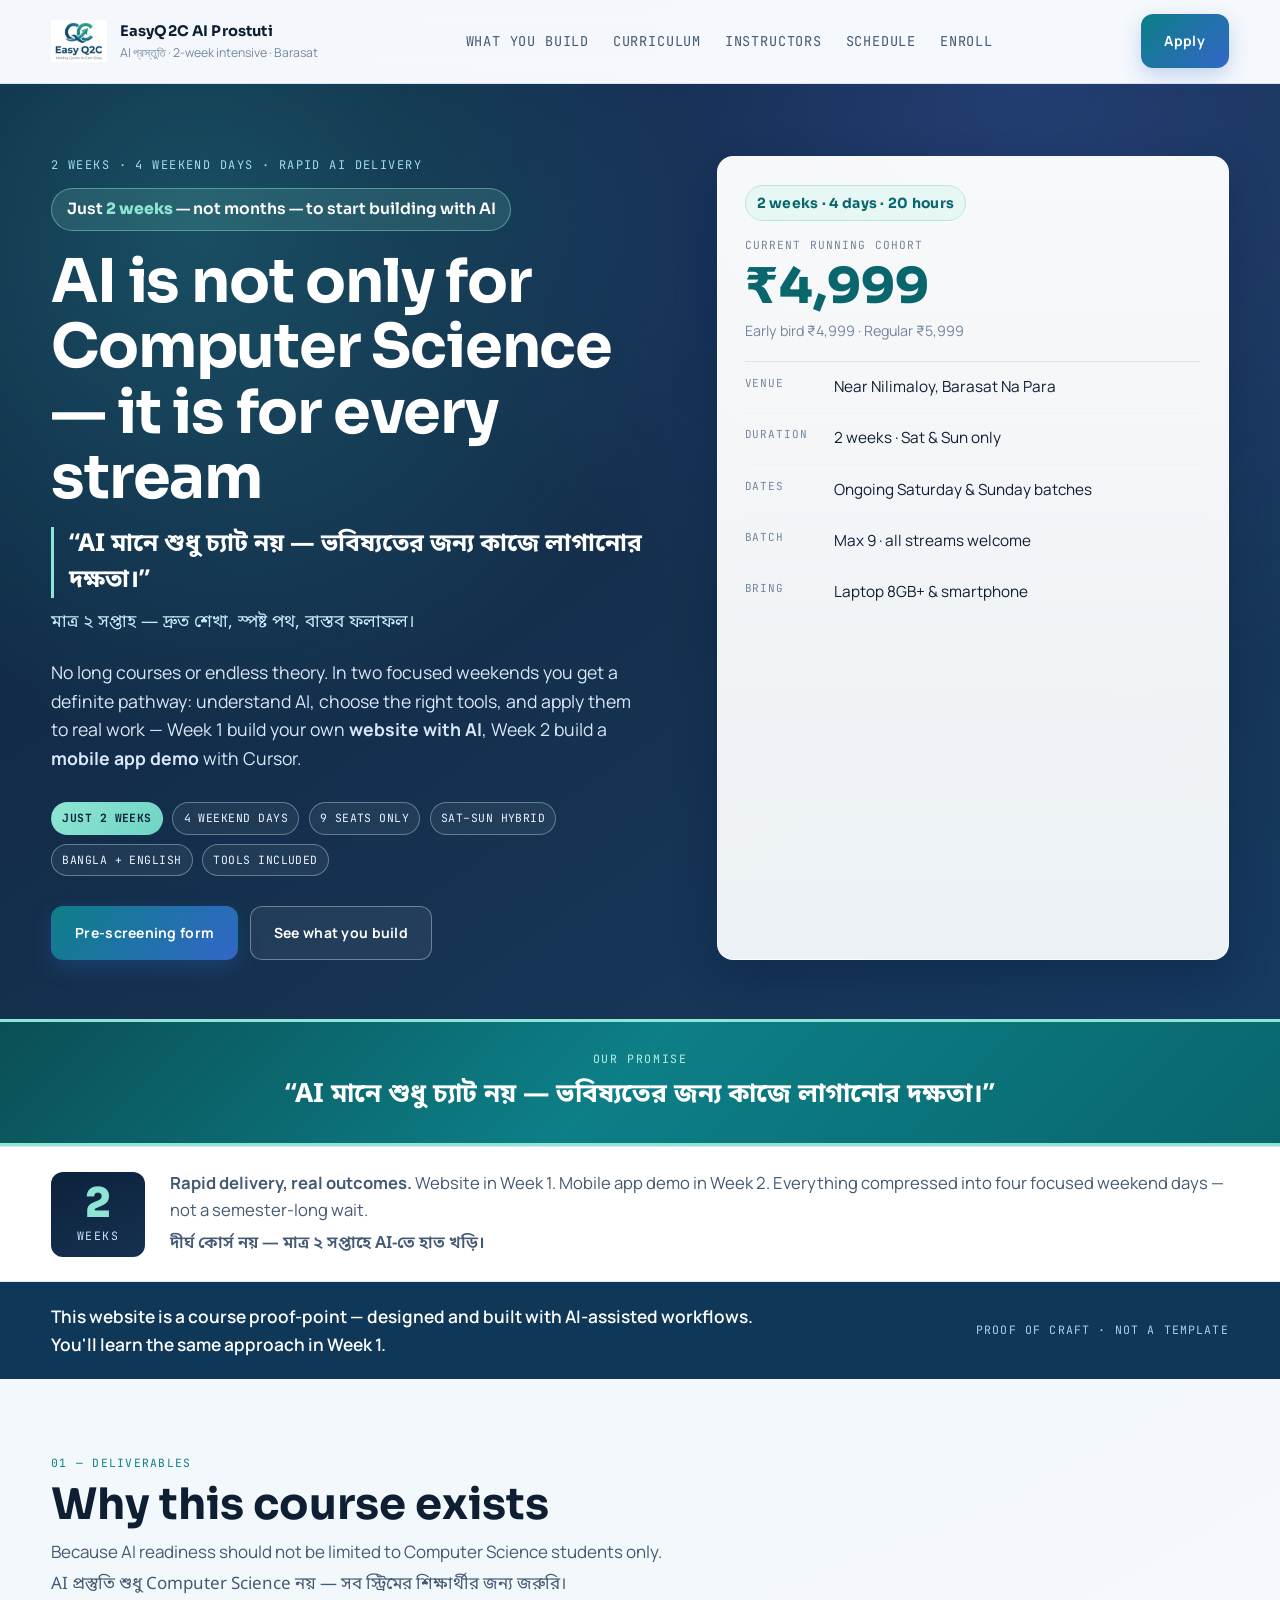
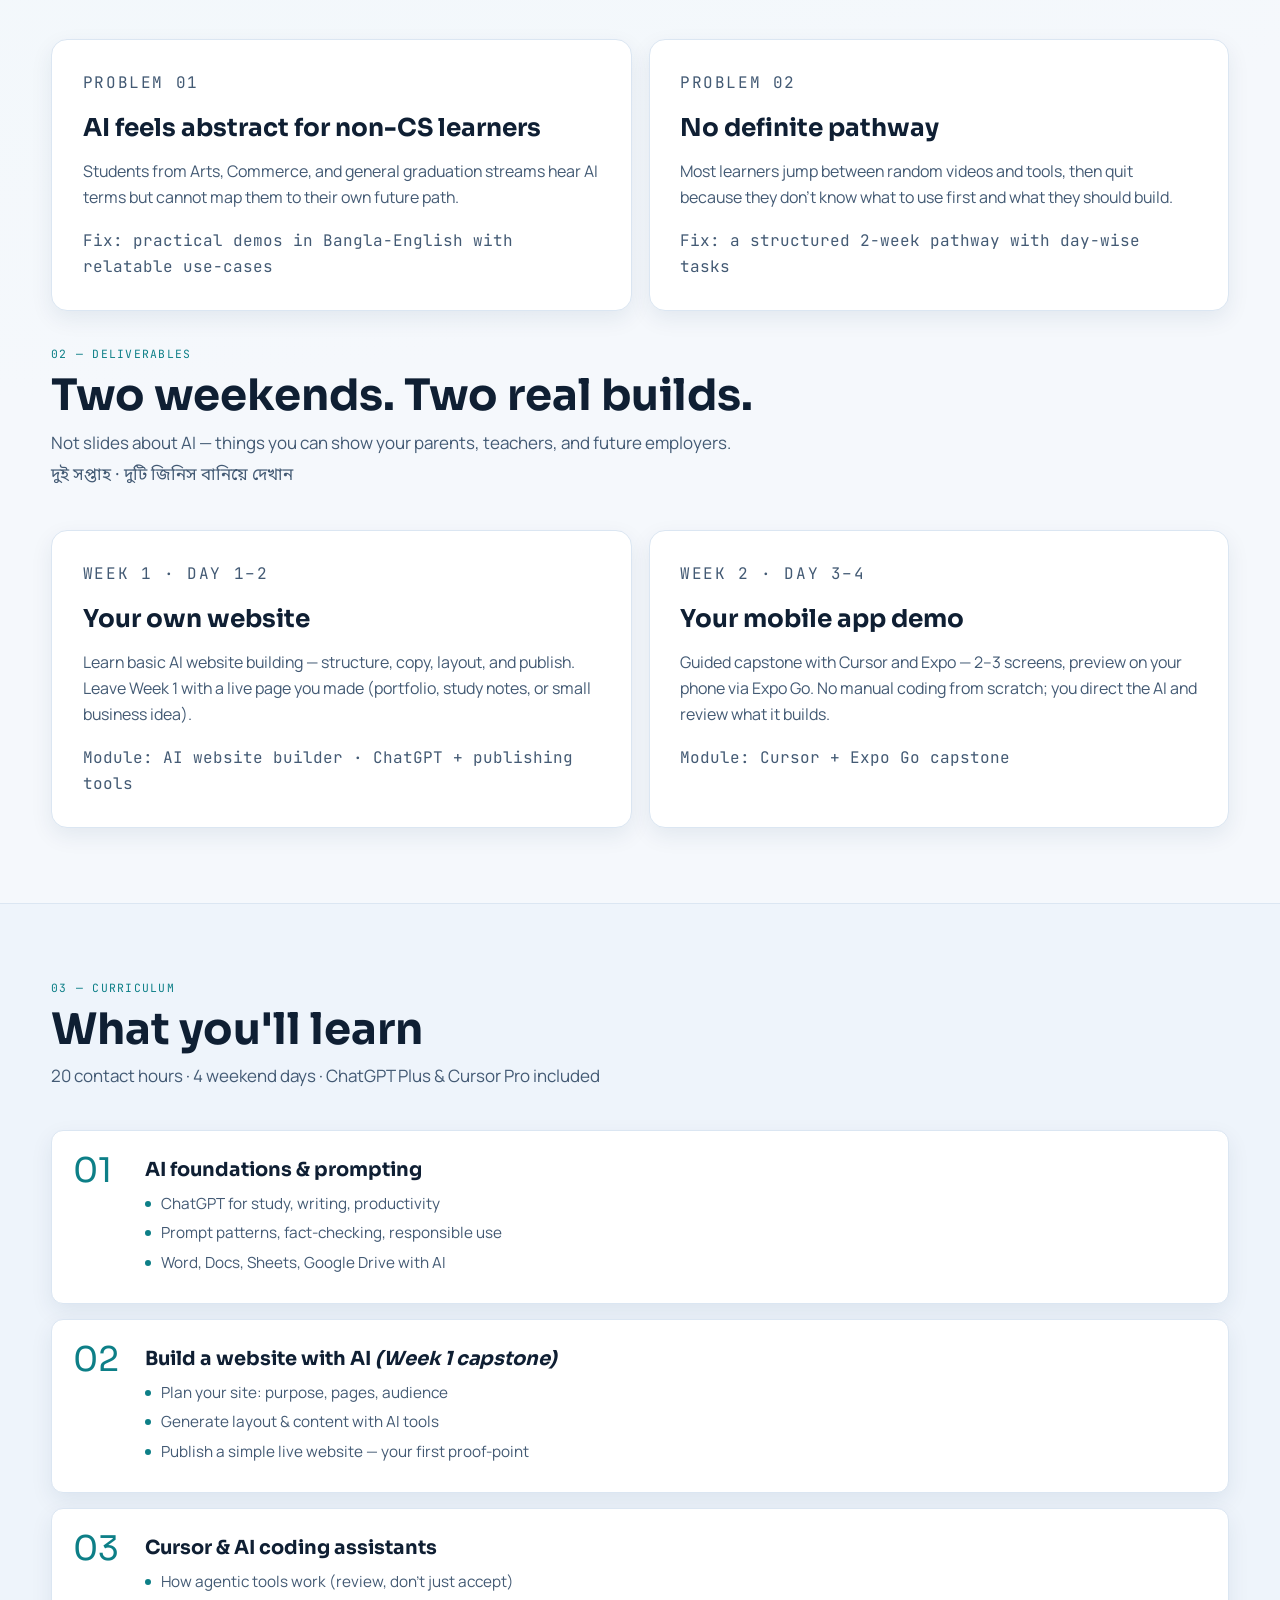
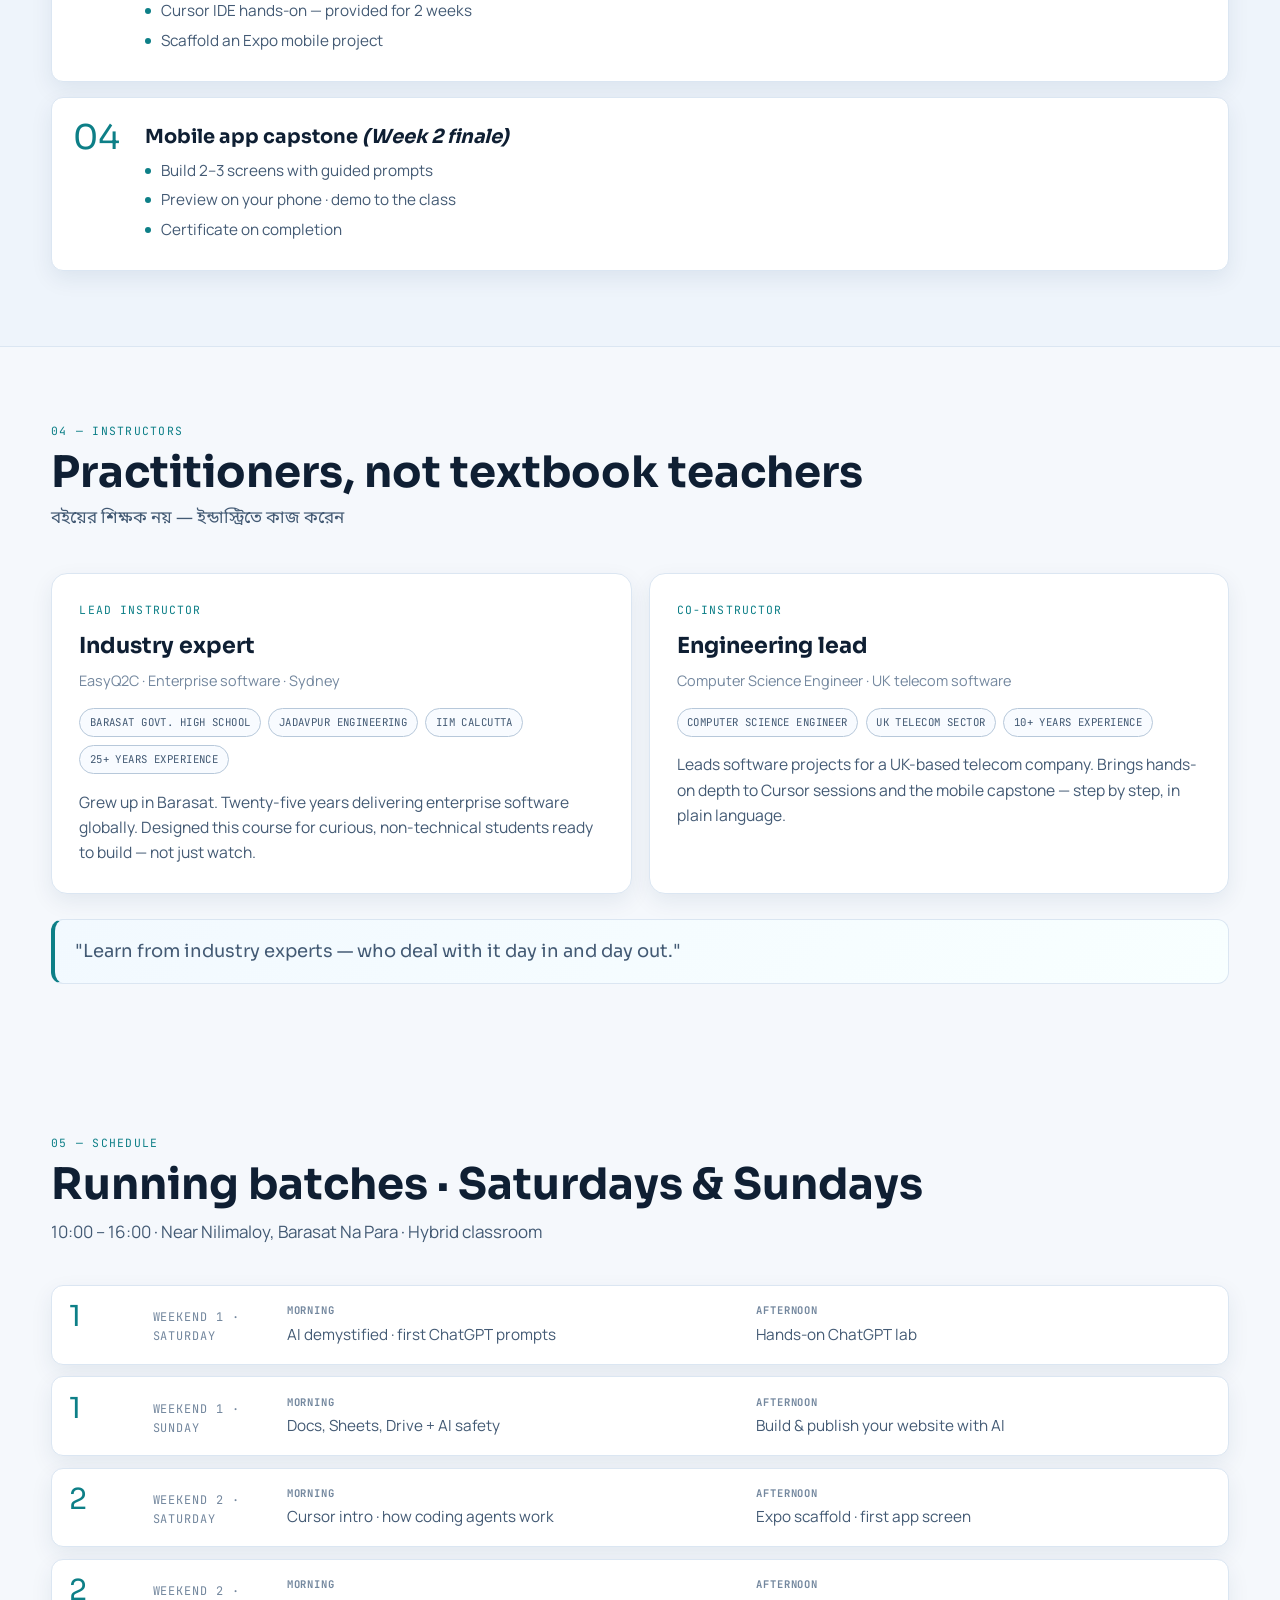
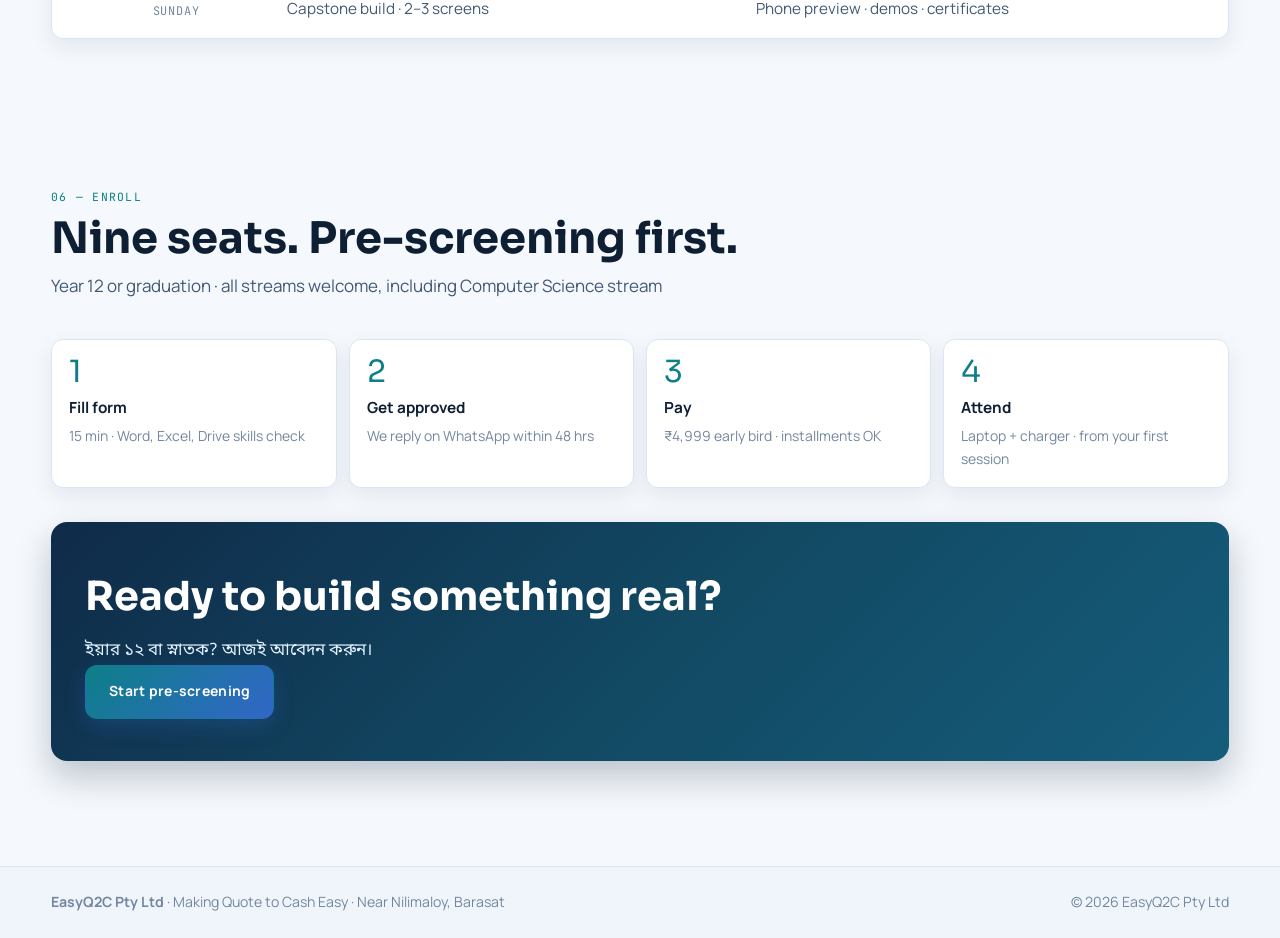
==== commit 3915bcb0: "Prominently surface Bengali AI tagline in hero and banner Co-authored-by: Cursor <cursoragent@cursor" ====
--- a/index.html
+++ b/index.html
@@ -5,7 +5,7 @@
   <meta name="viewport" content="width=device-width, initial-scale=1.0">
   <meta name="description" content="EasyQ2C AI Prostuti (AI প্রস্তুতি) — Just 2 weeks to go from AI confusion to real builds. Intensive weekend pathway in Barasat for every stream.">
   <title>EasyQ2C AI Prostuti · 2-Week AI Intensive · Barasat</title>
-  <link rel="stylesheet" href="styles.css?v=20260621-2week">
+  <link rel="stylesheet" href="styles.css?v=20260621-tagline">
   <link rel="icon" href="assets/EasyQ2CLogo.jpeg" type="image/jpeg">
 </head>
 <body>
@@ -39,6 +39,7 @@
         <p class="hero-eyebrow">2 weeks · 4 weekend days · Rapid AI delivery</p>
         <p class="hero-speed">Just <strong>2 weeks</strong> — not months — to start building with AI</p>
         <h1>AI is not only for Computer Science — it is for every stream</h1>
+        <p class="hero-tagline">“AI মানে শুধু চ্যাট নয় — ভবিষ্যতের জন্য কাজে লাগানোর দক্ষতা।”</p>
         <p class="hero-bn">মাত্র ২ সপ্তাহ — দ্রুত শেখা, স্পষ্ট পথ, বাস্তব ফলাফল।</p>
         <p class="hero-lead">
           No long courses or endless theory. In two focused weekends you get a definite pathway:
@@ -90,6 +91,13 @@
     </div>
   </section>
 
+  <div class="tagline-banner">
+    <div class="container">
+      <p class="tagline-label">Our promise</p>
+      <p class="tagline-quote">“AI মানে শুধু চ্যাট নয় — ভবিষ্যতের জন্য কাজে লাগানোর দক্ষতা।”</p>
+    </div>
+  </div>
+
   <div class="speed-strip">
     <div class="container speed-inner">
       <div class="speed-stat" aria-label="Course duration">
@@ -100,12 +108,6 @@
         <p><strong>Rapid delivery, real outcomes.</strong> Website in Week 1. Mobile app demo in Week 2. Everything compressed into four focused weekend days — not a semester-long wait.</p>
         <p class="speed-bn">দীর্ঘ কোর্স নয় — মাত্র ২ সপ্তাহে AI-তে হাত খড়ি।</p>
       </div>
-    </div>
-  </div>
-
-  <div class="tagline-banner">
-    <div class="container">
-      <p>“AI মানে শুধু চ্যাট নয় – ভবিষ্যতের জন্য কাজে লাগানোর দক্ষতা।”</p>
     </div>
   </div>
 
--- a/styles.css
+++ b/styles.css
@@ -247,9 +247,21 @@
 
 .hero-bn {
   font-family: var(--font-bn);
-  font-size: 1.08rem;
-  color: #e3f6ff;
-  margin-bottom: 1.35rem;
+  font-size: 1.02rem;
+  color: #c8e8f8;
+  margin-bottom: 1.2rem;
+}
+
+.hero-tagline {
+  font-family: var(--font-bn);
+  font-size: clamp(1.15rem, 2.8vw, 1.45rem);
+  font-weight: 700;
+  color: #fff;
+  line-height: 1.45;
+  margin-bottom: 0.65rem;
+  max-width: 36rem;
+  padding-left: 0.85rem;
+  border-left: 3px solid #8fe5d3;
 }
 
 .hero-lead {
@@ -427,17 +439,31 @@
 
 /* Tagline banner */
 .tagline-banner {
-  background: linear-gradient(135deg, #0f2a4b 0%, #19466f 100%);
+  background: linear-gradient(135deg, #0a4f55 0%, #0d7f87 48%, #09666d 100%);
   color: var(--white);
-  padding: 1.15rem 0;
-}
-
-.tagline-banner p {
+  padding: 1.65rem 0;
+  border-block: 3px solid #8fe5d3;
+}
+
+.tagline-label {
+  font-family: var(--font-mono);
+  font-size: 0.68rem;
+  text-transform: uppercase;
+  letter-spacing: 0.14em;
+  color: #b8efe6;
+  margin: 0 0 0.45rem;
+  text-align: center;
+}
+
+.tagline-quote {
   font-family: var(--font-bn);
-  font-size: clamp(1rem, 2.4vw, 1.15rem);
-  font-weight: 600;
+  font-size: clamp(1.15rem, 3vw, 1.55rem);
+  font-weight: 700;
   line-height: 1.45;
   margin: 0;
+  text-align: center;
+  max-width: 44rem;
+  margin-inline: auto;
 }
 
 /* Proof strip */
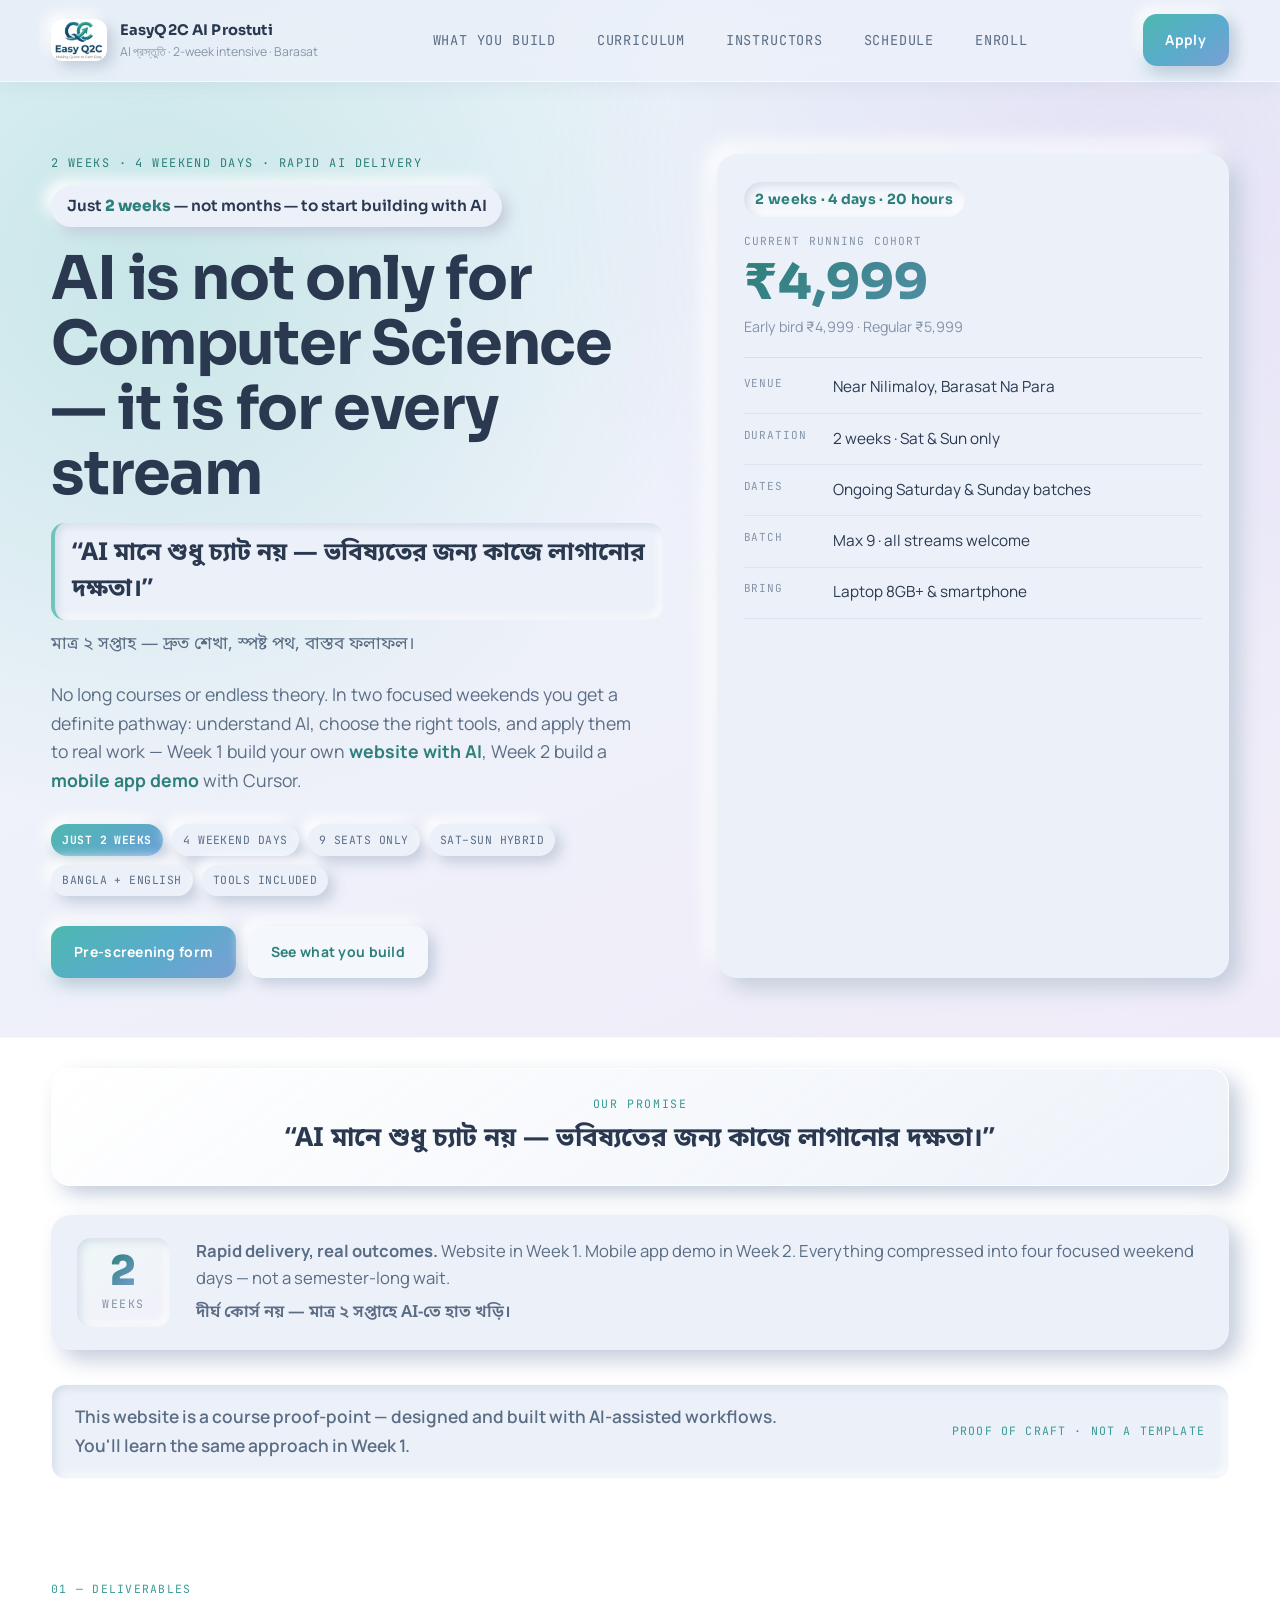
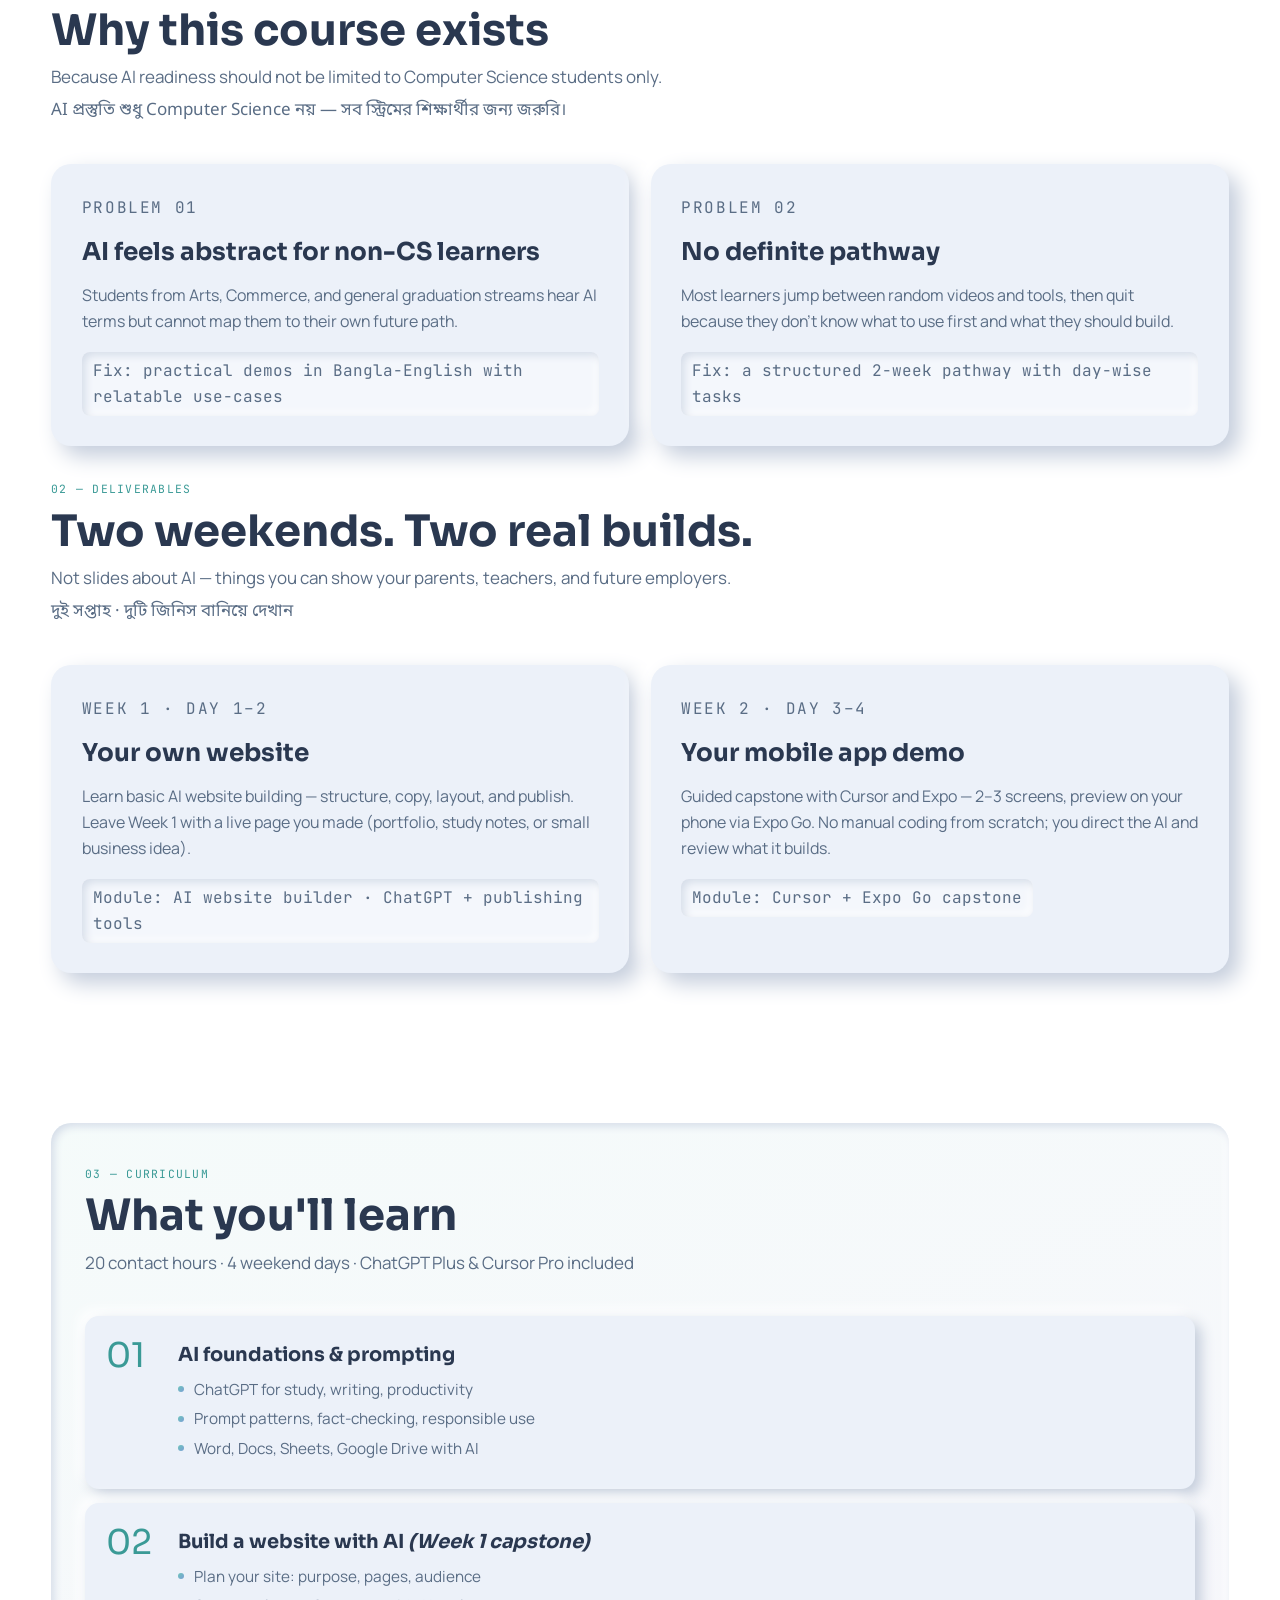
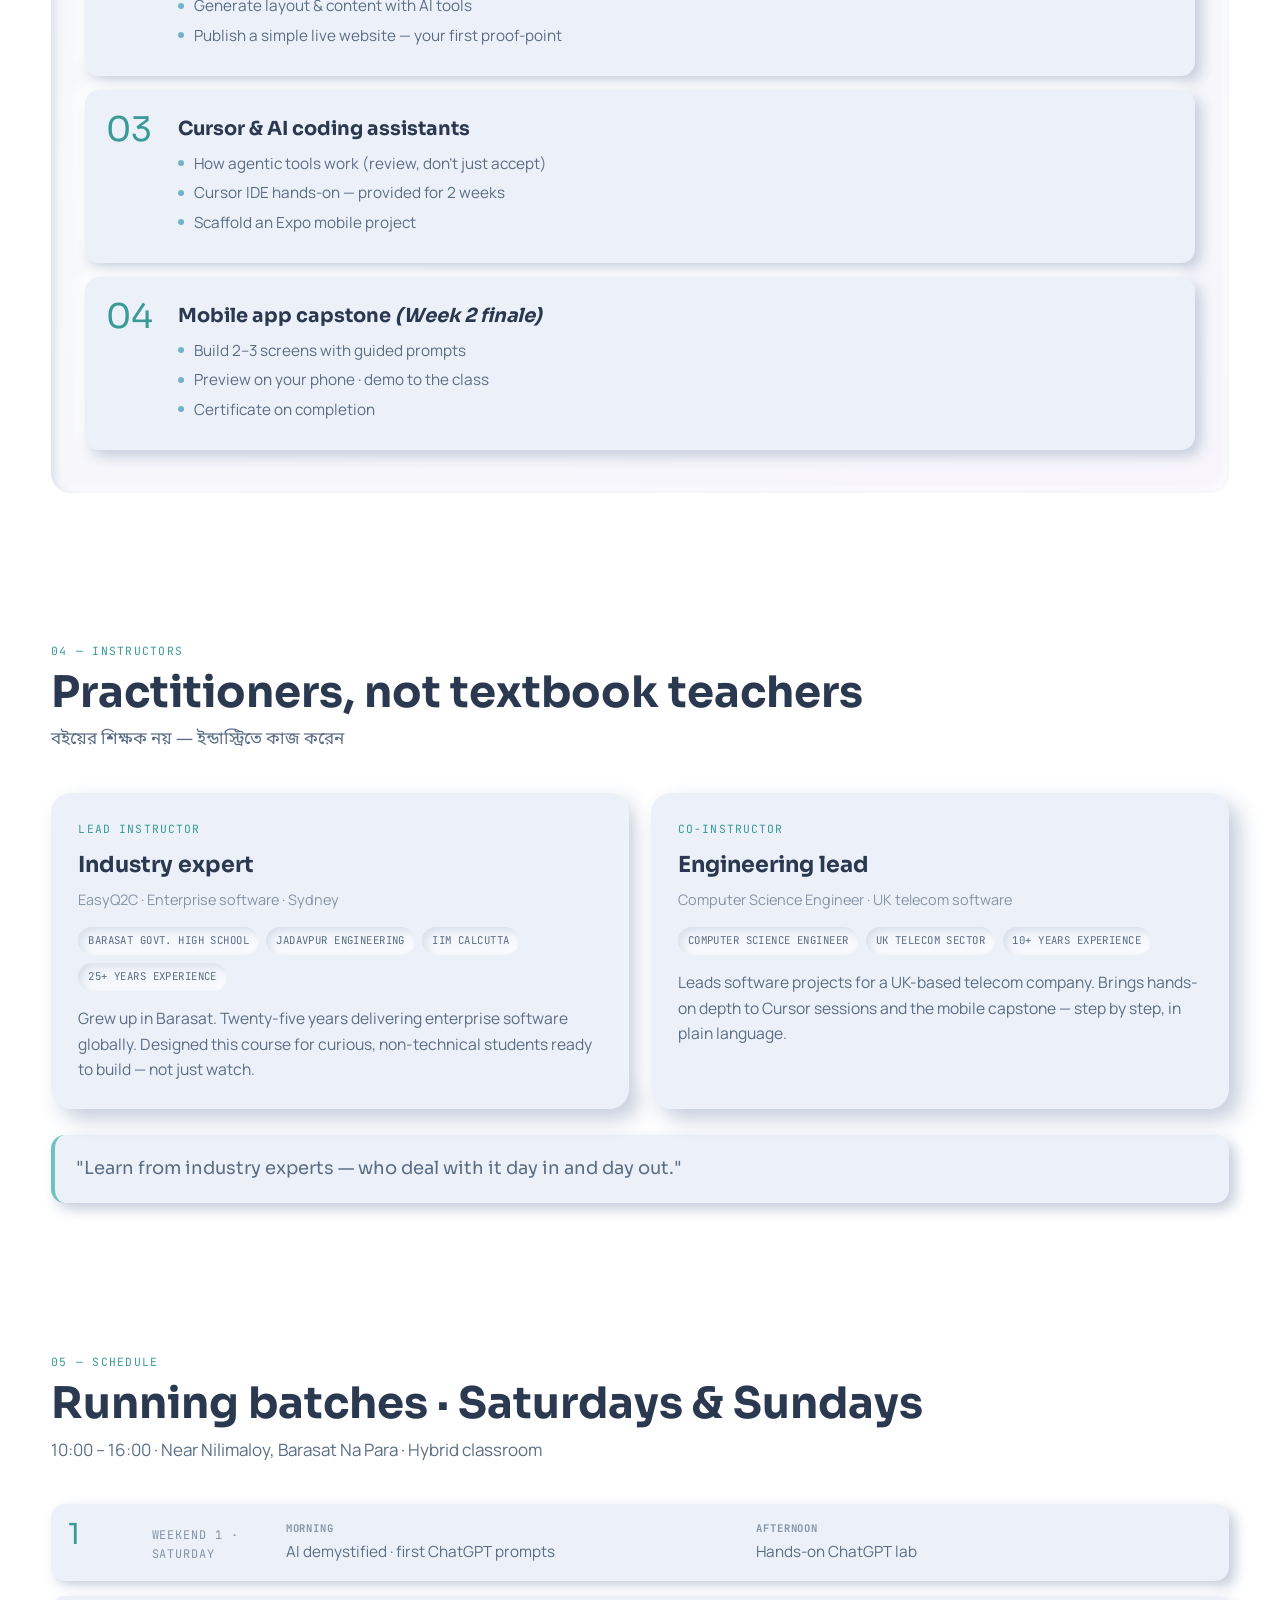
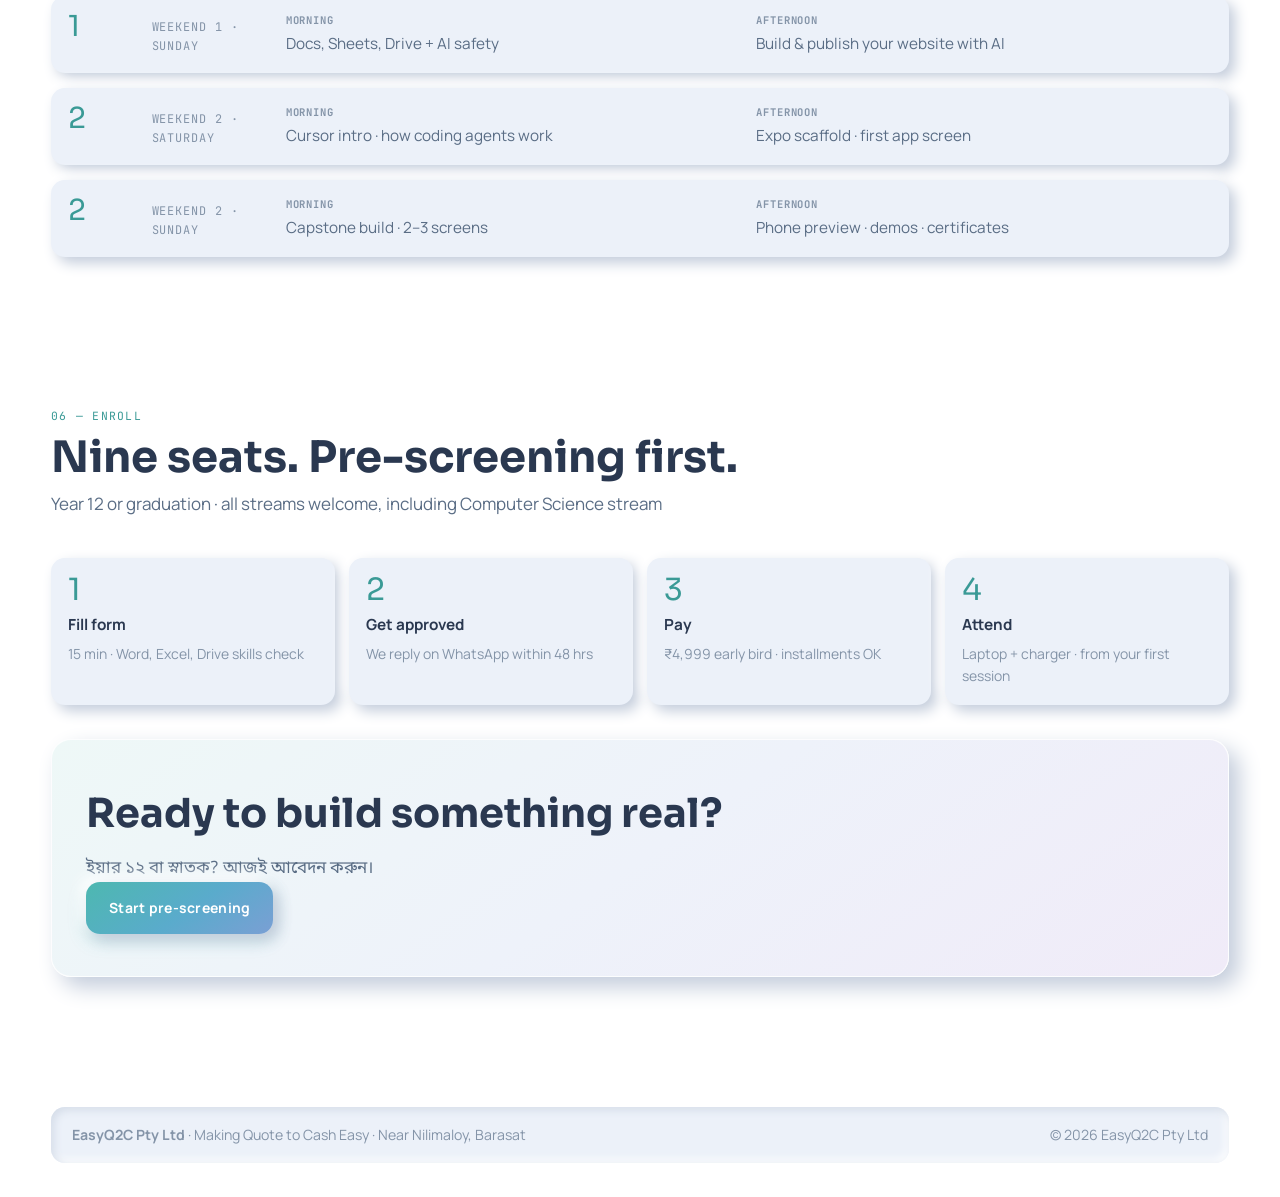
==== commit 472beaf3: "Apply light gradient neomorphic theme to main site Co-authored-by: Cursor <cursoragent@cursor.com>" ====
--- a/index.html
+++ b/index.html
@@ -5,7 +5,7 @@
   <meta name="viewport" content="width=device-width, initial-scale=1.0">
   <meta name="description" content="EasyQ2C AI Prostuti (AI প্রস্তুতি) — Just 2 weeks to go from AI confusion to real builds. Intensive weekend pathway in Barasat for every stream.">
   <title>EasyQ2C AI Prostuti · 2-Week AI Intensive · Barasat</title>
-  <link rel="stylesheet" href="styles.css?v=20260621-tagline">
+  <link rel="stylesheet" href="styles.css?v=20260621-neo">
   <link rel="icon" href="assets/EasyQ2CLogo.jpeg" type="image/jpeg">
 </head>
 <body>
--- a/styles.css
+++ b/styles.css
@@ -1,27 +1,31 @@
-/* EasyQ2C AI Prostuti — Premium redesign */
+/* EasyQ2C AI Prostuti — Light gradient neomorphic theme */
 @import url('https://fonts.googleapis.com/css2?family=Manrope:wght@400;500;600;700;800&family=Sora:wght@500;600;700;800&family=JetBrains+Mono:wght@400;500&family=Noto+Sans+Bengali:wght@400;500;600;700&display=swap');
 
 :root {
-  --bg: #f5f8fc;
-  --surface: #ffffff;
-  --surface-soft: #eef4fb;
-  --text: #0f1f33;
-  --text-soft: #435a74;
-  --text-muted: #73879e;
-  --line: #dbe6f2;
-  --line-strong: #b7c8da;
-  --brand: #0d7f87;
-  --brand-deep: #09666d;
-  --brand-alt: #3266c8;
-  --navy: #0c223d;
-  --navy-soft: #15314f;
-  --success: #1f8f64;
+  --bg: #e4ebf5;
+  --bg-soft: #edf2fa;
+  --surface: #ecf1f9;
+  --surface-raised: #f4f7fc;
+  --neo-light: #ffffff;
+  --neo-dark: #c3ccdb;
+  --neo-dark-soft: #d4dce8;
+  --text: #2a3850;
+  --text-soft: #5a6d85;
+  --text-muted: #8494a8;
+  --brand: #3a9a96;
+  --brand-deep: #2d7f7b;
+  --brand-alt: #7a9fd4;
+  --accent: #6ec4bc;
+  --accent-warm: #c4a8e8;
+  --success: #3da87a;
   --white: #ffffff;
   --max: 1180px;
-  --radius: 16px;
-  --radius-sm: 12px;
-  --shadow: 0 12px 34px rgba(14, 40, 72, 0.12);
-  --shadow-soft: 0 8px 22px rgba(18, 50, 88, 0.08);
+  --radius: 20px;
+  --radius-sm: 14px;
+  --neo-out: 10px 10px 22px var(--neo-dark), -10px -10px 22px var(--neo-light);
+  --neo-out-sm: 6px 6px 14px var(--neo-dark), -6px -6px 14px var(--neo-light);
+  --neo-in: inset 5px 5px 12px var(--neo-dark-soft), inset -5px -5px 12px var(--neo-light);
+  --neo-in-sm: inset 3px 3px 8px var(--neo-dark-soft), inset -3px -3px 8px var(--neo-light);
   --font-heading: 'Sora', system-ui, sans-serif;
   --font-body: 'Manrope', system-ui, sans-serif;
   --font-mono: 'JetBrains Mono', monospace;
@@ -43,7 +47,12 @@
 
 body {
   font-family: var(--font-body);
-  background: radial-gradient(circle at 0% -10%, #e8f7f8 0%, transparent 40%), var(--bg);
+  background:
+    radial-gradient(circle at 8% 12%, rgba(110, 196, 188, 0.22) 0%, transparent 42%),
+    radial-gradient(circle at 92% 8%, rgba(196, 168, 232, 0.18) 0%, transparent 38%),
+    radial-gradient(circle at 50% 100%, rgba(122, 159, 212, 0.14) 0%, transparent 45%),
+    linear-gradient(160deg, #dfe8f5 0%, #eef2fa 40%, #e8eef8 100%);
+  background-attachment: fixed;
   color: var(--text);
   line-height: 1.62;
   -webkit-font-smoothing: antialiased;
@@ -69,9 +78,10 @@
   position: sticky;
   top: 0;
   z-index: 100;
-  background: rgba(245, 248, 252, 0.9);
-  backdrop-filter: blur(12px);
-  border-bottom: 1px solid var(--line);
+  background: rgba(236, 241, 249, 0.82);
+  backdrop-filter: blur(14px);
+  border-bottom: 1px solid rgba(255, 255, 255, 0.65);
+  box-shadow: 0 4px 18px rgba(163, 176, 195, 0.18);
 }
 
 .header-inner {
@@ -92,6 +102,8 @@
 .brand img {
   height: 42px;
   width: auto;
+  border-radius: 12px;
+  box-shadow: var(--neo-out-sm);
 }
 
 .brand-text strong {
@@ -100,6 +112,7 @@
   font-size: 0.86rem;
   font-weight: 700;
   letter-spacing: 0.01em;
+  color: var(--text);
 }
 
 .brand-text span {
@@ -122,23 +135,30 @@
 
 .nav-links a {
   text-decoration: none;
-  padding-bottom: 2px;
-  border-bottom: 2px solid transparent;
+  padding: 0.35rem 0.5rem;
+  border-radius: 8px;
   transition: all 0.2s ease;
 }
 
 .nav-links a:hover {
-  color: var(--brand);
-  border-bottom-color: var(--brand);
+  color: var(--brand-deep);
+  background: var(--surface);
+  box-shadow: var(--neo-in-sm);
 }
 
 .menu-toggle {
   display: none;
-  border: 1px solid var(--line-strong);
-  background: var(--surface);
-  border-radius: 8px;
-  padding: 0.3rem 0.6rem;
+  border: none;
+  background: var(--surface);
+  border-radius: 10px;
+  padding: 0.35rem 0.65rem;
   cursor: pointer;
+  box-shadow: var(--neo-out-sm);
+  color: var(--text-soft);
+}
+
+.menu-toggle:active {
+  box-shadow: var(--neo-in-sm);
 }
 
 /* Buttons */
@@ -152,50 +172,60 @@
   font-family: var(--font-body);
   letter-spacing: 0.02em;
   text-decoration: none;
-  border-radius: 12px;
+  border-radius: 14px;
   padding: 0.86rem 1.35rem;
-  border: 1px solid transparent;
-  transition: transform 0.2s ease, box-shadow 0.2s ease, background 0.2s ease;
+  border: none;
+  transition: transform 0.2s ease, box-shadow 0.2s ease;
 }
 
 .btn:hover {
   text-decoration: none;
-  transform: translateY(-2px);
+  transform: translateY(-1px);
+}
+
+.btn:active {
+  transform: translateY(0);
 }
 
 .btn-primary {
   color: var(--white);
-  background: linear-gradient(135deg, var(--brand), var(--brand-alt));
-  box-shadow: 0 8px 20px rgba(49, 107, 201, 0.25);
+  background: linear-gradient(145deg, #4db8b0 0%, #5aabcc 55%, #7a9fd4 100%);
+  box-shadow: var(--neo-out-sm), 0 6px 18px rgba(77, 184, 176, 0.28);
 }
 
 .btn-primary:hover {
-  box-shadow: 0 12px 26px rgba(34, 95, 186, 0.35);
+  box-shadow: var(--neo-out-sm), 0 10px 24px rgba(77, 184, 176, 0.35);
+}
+
+.btn-primary:active {
+  box-shadow: var(--neo-in-sm);
 }
 
 .btn-ghost {
+  color: var(--brand-deep);
+  background: var(--surface-raised);
+  box-shadow: var(--neo-out-sm);
+}
+
+.btn-ghost:hover {
+  box-shadow: var(--neo-in-sm);
+}
+
+.btn-whatsapp {
+  background: linear-gradient(145deg, #3da87a, #4fbf92);
   color: var(--white);
-  border-color: rgba(255, 255, 255, 0.35);
-  background: rgba(255, 255, 255, 0.06);
-}
-
-.btn-ghost:hover {
-  background: rgba(255, 255, 255, 0.16);
-}
-
-.btn-whatsapp {
-  background: var(--success);
-  color: var(--white);
+  box-shadow: var(--neo-out-sm);
 }
 
 /* Hero */
 .hero {
   background:
-    radial-gradient(circle at 15% 15%, rgba(58, 209, 203, 0.24) 0%, transparent 38%),
-    radial-gradient(circle at 80% 0%, rgba(92, 120, 255, 0.22) 0%, transparent 45%),
-    linear-gradient(145deg, var(--navy) 0%, var(--navy-soft) 56%, #173a61 100%);
-  color: var(--white);
+    radial-gradient(circle at 12% 20%, rgba(110, 196, 188, 0.28) 0%, transparent 40%),
+    radial-gradient(circle at 88% 10%, rgba(196, 168, 232, 0.22) 0%, transparent 42%),
+    linear-gradient(155deg, #e8f4f8 0%, #eef2fa 45%, #f0ebf8 100%);
+  color: var(--text);
   padding: 4.25rem 0 3.5rem;
+  border-bottom: 1px solid rgba(255, 255, 255, 0.7);
 }
 
 .hero-grid {
@@ -210,25 +240,25 @@
   text-transform: uppercase;
   letter-spacing: 0.12em;
   font-size: 0.7rem;
-  color: #9fdcf2;
+  color: var(--brand-deep);
   margin-bottom: 0.75rem;
 }
 
 .hero-speed {
   display: inline-block;
   font-family: var(--font-heading);
-  font-size: 0.92rem;
+  font-size: 0.9rem;
   font-weight: 600;
-  color: #fff;
-  background: rgba(143, 229, 211, 0.14);
-  border: 1px solid rgba(143, 229, 211, 0.45);
-  padding: 0.45rem 0.85rem;
+  color: var(--text);
+  background: var(--surface);
+  box-shadow: var(--neo-out-sm);
+  padding: 0.48rem 0.9rem;
   border-radius: 999px;
   margin-bottom: 1.1rem;
 }
 
 .hero-speed strong {
-  color: #8fe5d3;
+  color: var(--brand-deep);
   font-weight: 800;
 }
 
@@ -238,17 +268,18 @@
   line-height: 1.08;
   margin-bottom: 1rem;
   letter-spacing: -0.02em;
+  color: var(--text);
 }
 
 .hero h1 em {
-  color: #8fe5d3;
+  color: var(--brand-deep);
   font-style: normal;
 }
 
 .hero-bn {
   font-family: var(--font-bn);
   font-size: 1.02rem;
-  color: #c8e8f8;
+  color: var(--text-soft);
   margin-bottom: 1.2rem;
 }
 
@@ -256,19 +287,26 @@
   font-family: var(--font-bn);
   font-size: clamp(1.15rem, 2.8vw, 1.45rem);
   font-weight: 700;
-  color: #fff;
+  color: var(--text);
   line-height: 1.45;
   margin-bottom: 0.65rem;
   max-width: 36rem;
-  padding-left: 0.85rem;
-  border-left: 3px solid #8fe5d3;
+  padding: 0.75rem 1rem;
+  border-radius: var(--radius-sm);
+  background: var(--surface);
+  box-shadow: var(--neo-in-sm);
+  border-left: 4px solid var(--accent);
 }
 
 .hero-lead {
   font-size: 1.04rem;
-  color: #d8e8f8;
+  color: var(--text-soft);
   max-width: 35rem;
   margin-bottom: 1.75rem;
+}
+
+.hero-lead strong {
+  color: var(--brand-deep);
 }
 
 .hero-tags {
@@ -283,17 +321,18 @@
   font-size: 0.67rem;
   letter-spacing: 0.04em;
   text-transform: uppercase;
-  color: #eaf4ff;
-  border: 1px solid rgba(227, 243, 255, 0.35);
-  background: rgba(255, 255, 255, 0.06);
-  padding: 0.35rem 0.6rem;
+  color: var(--text-soft);
+  background: var(--surface);
+  box-shadow: var(--neo-out-sm);
+  padding: 0.38rem 0.65rem;
   border-radius: 999px;
+  border: none;
 }
 
 .tag-accent {
-  color: #0c223d;
-  background: linear-gradient(135deg, #8fe5d3, #6fd4c4);
-  border-color: transparent;
+  color: var(--white);
+  background: linear-gradient(145deg, #4db8b0, #6a9fd8);
+  box-shadow: var(--neo-out-sm), 0 4px 12px rgba(77, 184, 176, 0.25);
   font-weight: 700;
 }
 
@@ -304,11 +343,11 @@
 }
 
 .ticket {
-  background: linear-gradient(180deg, rgba(255, 255, 255, 0.97), rgba(250, 253, 255, 0.94));
+  background: var(--surface);
   color: var(--text);
   border-radius: var(--radius);
-  border: 1px solid rgba(255, 255, 255, 0.48);
-  box-shadow: 0 18px 40px rgba(6, 25, 58, 0.32);
+  border: none;
+  box-shadow: var(--neo-out);
   padding: 1.65rem 1.55rem;
   position: relative;
 }
@@ -329,9 +368,9 @@
   font-weight: 700;
   letter-spacing: 0.02em;
   color: var(--brand-deep);
-  background: #e6f7f4;
-  border: 1px solid #b8e8dc;
-  padding: 0.35rem 0.65rem;
+  background: var(--surface-raised);
+  box-shadow: var(--neo-in-sm);
+  padding: 0.38rem 0.7rem;
   border-radius: 999px;
   margin-bottom: 0.85rem;
 }
@@ -341,7 +380,10 @@
   font-size: 2.9rem;
   font-weight: 800;
   line-height: 1;
-  color: var(--brand-deep);
+  background: linear-gradient(135deg, var(--brand-deep), var(--brand-alt));
+  -webkit-background-clip: text;
+  -webkit-text-fill-color: transparent;
+  background-clip: text;
 }
 
 .ticket-price-note {
@@ -352,14 +394,15 @@
 }
 
 .ticket-rows {
-  border-top: 1px solid var(--line);
+  border-top: 1px solid rgba(195, 204, 219, 0.5);
+  padding-top: 0.25rem;
 }
 
 .ticket-row {
   display: grid;
   grid-template-columns: 4.7rem 1fr;
   gap: 0.55rem;
-  border-bottom: 1px solid #edf3fa;
+  border-bottom: 1px solid rgba(195, 204, 219, 0.35);
   padding: 0.75rem 0;
 }
 
@@ -376,73 +419,18 @@
   color: var(--text);
 }
 
-/* Speed strip */
-.speed-strip {
-  background: var(--surface);
-  border-top: 1px solid var(--line);
-  border-bottom: 1px solid var(--line);
-  padding: 1.35rem 0;
-}
-
-.speed-inner {
-  display: grid;
-  grid-template-columns: auto 1fr;
-  gap: 1.5rem;
-  align-items: center;
-}
-
-.speed-stat {
-  display: flex;
-  flex-direction: column;
-  align-items: center;
-  justify-content: center;
-  min-width: 5.5rem;
-  padding: 0.65rem 1rem;
-  border-radius: var(--radius-sm);
-  background: linear-gradient(160deg, var(--navy) 0%, var(--navy-soft) 100%);
-  color: var(--white);
-  text-align: center;
-}
-
-.speed-num {
-  font-family: var(--font-heading);
-  font-size: 2.4rem;
-  font-weight: 800;
-  line-height: 1;
-  color: #8fe5d3;
-}
-
-.speed-unit {
-  font-family: var(--font-mono);
-  font-size: 0.68rem;
-  text-transform: uppercase;
-  letter-spacing: 0.12em;
-  margin-top: 0.2rem;
-  color: #c8e4f8;
-}
-
-.speed-copy p {
-  margin: 0;
-  color: var(--text-soft);
-  font-size: 0.98rem;
-}
-
-.speed-copy p + p {
-  margin-top: 0.45rem;
-}
-
-.speed-bn {
-  font-family: var(--font-bn);
-  font-weight: 600;
-  color: var(--text);
-}
-
 /* Tagline banner */
 .tagline-banner {
-  background: linear-gradient(135deg, #0a4f55 0%, #0d7f87 48%, #09666d 100%);
-  color: var(--white);
-  padding: 1.65rem 0;
-  border-block: 3px solid #8fe5d3;
+  background: transparent;
+  padding: 1.75rem 0 0.5rem;
+}
+
+.tagline-banner .container {
+  background: linear-gradient(145deg, rgba(255, 255, 255, 0.75), rgba(236, 241, 249, 0.9));
+  border-radius: var(--radius);
+  padding: 1.5rem 1.75rem;
+  box-shadow: var(--neo-out);
+  border: 1px solid rgba(255, 255, 255, 0.85);
 }
 
 .tagline-label {
@@ -450,7 +438,7 @@
   font-size: 0.68rem;
   text-transform: uppercase;
   letter-spacing: 0.14em;
-  color: #b8efe6;
+  color: var(--brand);
   margin: 0 0 0.45rem;
   text-align: center;
 }
@@ -464,13 +452,79 @@
   text-align: center;
   max-width: 44rem;
   margin-inline: auto;
+  color: var(--text);
+}
+
+/* Speed strip */
+.speed-strip {
+  background: transparent;
+  padding: 1.25rem 0;
+}
+
+.speed-inner {
+  display: grid;
+  grid-template-columns: auto 1fr;
+  gap: 1.5rem;
+  align-items: center;
+  background: var(--surface);
+  border-radius: var(--radius);
+  padding: 1.35rem 1.5rem;
+  box-shadow: var(--neo-out);
+}
+
+.speed-stat {
+  display: flex;
+  flex-direction: column;
+  align-items: center;
+  justify-content: center;
+  min-width: 5.5rem;
+  padding: 0.75rem 1.1rem;
+  border-radius: var(--radius-sm);
+  background: linear-gradient(145deg, #eef8f7, #f2f0fa);
+  box-shadow: var(--neo-in-sm);
+  text-align: center;
+}
+
+.speed-num {
+  font-family: var(--font-heading);
+  font-size: 2.4rem;
+  font-weight: 800;
+  line-height: 1;
+  background: linear-gradient(135deg, var(--brand-deep), var(--brand-alt));
+  -webkit-background-clip: text;
+  -webkit-text-fill-color: transparent;
+  background-clip: text;
+}
+
+.speed-unit {
+  font-family: var(--font-mono);
+  font-size: 0.68rem;
+  text-transform: uppercase;
+  letter-spacing: 0.12em;
+  margin-top: 0.2rem;
+  color: var(--text-muted);
+}
+
+.speed-copy p {
+  margin: 0;
+  color: var(--text-soft);
+  font-size: 0.98rem;
+}
+
+.speed-copy p + p {
+  margin-top: 0.45rem;
+}
+
+.speed-bn {
+  font-family: var(--font-bn);
+  font-weight: 600;
+  color: var(--text);
 }
 
 /* Proof strip */
 .proof-strip {
-  background: #0f3757;
-  color: var(--white);
-  padding: 1.2rem 0;
+  background: transparent;
+  padding: 0.75rem 0 1.5rem;
 }
 
 .proof-inner {
@@ -479,12 +533,18 @@
   align-items: center;
   justify-content: space-between;
   gap: 1rem;
+  background: var(--surface);
+  border-radius: var(--radius-sm);
+  padding: 1.1rem 1.35rem;
+  box-shadow: var(--neo-in-sm);
+  border: 1px solid rgba(255, 255, 255, 0.8);
 }
 
 .proof-strip p {
   font-size: 1.02rem;
   font-weight: 600;
   max-width: 42rem;
+  color: var(--text-soft);
 }
 
 .proof-mono {
@@ -492,7 +552,7 @@
   font-size: 0.68rem;
   text-transform: uppercase;
   letter-spacing: 0.1em;
-  color: #a7d0f4;
+  color: var(--brand);
 }
 
 /* Sections */
@@ -535,15 +595,20 @@
 .outcomes {
   display: grid;
   grid-template-columns: 1fr 1fr;
-  gap: 1rem;
+  gap: 1.25rem;
 }
 
 .outcome {
   background: var(--surface);
-  border: 1px solid var(--line);
+  border: none;
   border-radius: var(--radius);
-  box-shadow: var(--shadow-soft);
+  box-shadow: var(--neo-out);
   padding: 1.8rem;
+  transition: box-shadow 0.25s ease;
+}
+
+.outcome:hover {
+  box-shadow: var(--neo-out-sm), 0 0 0 1px rgba(255, 255, 255, 0.6);
 }
 
 .outcome-week {
@@ -571,12 +636,23 @@
   font-family: var(--font-mono);
   font-size: 0.72rem;
   color: var(--brand-deep);
+  background: var(--surface-raised);
+  display: inline-block;
+  padding: 0.35rem 0.65rem;
+  border-radius: 8px;
+  box-shadow: var(--neo-in-sm);
 }
 
 /* Curriculum */
 .curriculum {
-  background: var(--surface-soft);
-  border-block: 1px solid var(--line);
+  background: transparent;
+}
+
+.curriculum .container {
+  background: linear-gradient(160deg, rgba(238, 248, 247, 0.6), rgba(240, 235, 248, 0.5));
+  border-radius: var(--radius);
+  padding: 2.5rem 2rem;
+  box-shadow: var(--neo-in-sm);
 }
 
 .timeline {
@@ -587,9 +663,9 @@
 
 .timeline-item {
   background: var(--surface);
-  border: 1px solid var(--line);
+  border: none;
   border-radius: var(--radius-sm);
-  box-shadow: var(--shadow-soft);
+  box-shadow: var(--neo-out-sm);
   padding: 1.35rem 1.25rem;
   display: grid;
   grid-template-columns: 3.2rem 1fr;
@@ -629,21 +705,21 @@
   width: 6px;
   height: 6px;
   border-radius: 50%;
-  background: var(--brand);
+  background: linear-gradient(135deg, var(--accent), var(--brand-alt));
 }
 
 /* Instructors */
 .instructors-grid {
   display: grid;
   grid-template-columns: 1fr 1fr;
-  gap: 1rem;
+  gap: 1.25rem;
 }
 
 .instructor-block {
   background: var(--surface);
-  border: 1px solid var(--line);
+  border: none;
   border-radius: var(--radius);
-  box-shadow: var(--shadow-soft);
+  box-shadow: var(--neo-out);
   padding: 1.6rem;
 }
 
@@ -680,11 +756,12 @@
   font-size: 0.63rem;
   letter-spacing: 0.04em;
   text-transform: uppercase;
-  border: 1px solid var(--line-strong);
   color: var(--text-soft);
   border-radius: 999px;
-  padding: 0.3rem 0.55rem;
-  background: #f8fbff;
+  padding: 0.32rem 0.58rem;
+  background: var(--surface-raised);
+  box-shadow: var(--neo-in-sm);
+  border: none;
 }
 
 .instructor-block p {
@@ -694,21 +771,22 @@
 
 .pull-quote {
   margin-top: 1.5rem;
-  background: linear-gradient(135deg, #f2f9ff 0%, #f8ffff 100%);
-  border: 1px solid var(--line);
-  border-left: 4px solid var(--brand);
-  border-radius: 12px;
-  padding: 1rem 1.15rem;
+  background: var(--surface);
+  border: none;
+  border-radius: var(--radius-sm);
+  padding: 1.15rem 1.25rem;
   font-family: var(--font-heading);
   font-size: 1.06rem;
   color: var(--text-soft);
+  box-shadow: var(--neo-out-sm);
+  border-left: 4px solid var(--accent);
 }
 
 /* Schedule */
 .schedule-list {
   list-style: none;
   display: grid;
-  gap: 0.7rem;
+  gap: 0.85rem;
 }
 
 .schedule-day {
@@ -717,9 +795,9 @@
   gap: 0.9rem;
   align-items: start;
   background: var(--surface);
-  border: 1px solid var(--line);
-  border-radius: 12px;
-  box-shadow: var(--shadow-soft);
+  border: none;
+  border-radius: var(--radius-sm);
+  box-shadow: var(--neo-out-sm);
   padding: 0.95rem 1rem;
 }
 
@@ -758,15 +836,15 @@
 .enroll-steps {
   display: grid;
   grid-template-columns: repeat(4, 1fr);
-  gap: 0.7rem;
+  gap: 0.85rem;
   margin-bottom: 2rem;
 }
 
 .enroll-step {
   background: var(--surface);
-  border: 1px solid var(--line);
-  border-radius: 12px;
-  box-shadow: var(--shadow-soft);
+  border: none;
+  border-radius: var(--radius-sm);
+  box-shadow: var(--neo-out-sm);
   padding: 1rem;
 }
 
@@ -790,10 +868,11 @@
 
 .cta-block {
   border-radius: var(--radius);
-  background: linear-gradient(135deg, #0f2b49 0%, #124a64 54%, #155c7b 100%);
-  color: var(--white);
+  background: linear-gradient(145deg, #eef8f7 0%, #eef2fa 50%, #f0ebf8 100%);
+  color: var(--text);
   padding: 2.5rem 2rem;
-  box-shadow: 0 16px 34px rgba(9, 33, 60, 0.24);
+  box-shadow: var(--neo-out);
+  border: 1px solid rgba(255, 255, 255, 0.85);
 }
 
 .cta-block h2 {
@@ -805,7 +884,7 @@
 .cta-block p {
   font-family: var(--font-bn);
   font-size: 1rem;
-  color: #e2f2ff;
+  color: var(--text-soft);
 }
 
 .cta-block .form-link {
@@ -813,7 +892,7 @@
   margin: 0.9rem 0 1.15rem;
   font-family: var(--font-mono);
   font-size: 0.76rem;
-  color: #98f0e8;
+  color: var(--brand-deep);
 }
 
 .cta-buttons {
@@ -825,9 +904,8 @@
 /* Footer */
 .site-footer {
   margin-top: 1.8rem;
-  border-top: 1px solid var(--line);
-  background: #f0f5fb;
-  padding: 1.4rem 0;
+  background: transparent;
+  padding: 1.4rem 0 2rem;
 }
 
 .footer-inner {
@@ -837,6 +915,10 @@
   gap: 0.8rem;
   color: var(--text-muted);
   font-size: 0.83rem;
+  background: var(--surface);
+  border-radius: var(--radius-sm);
+  padding: 1rem 1.25rem;
+  box-shadow: var(--neo-in-sm);
 }
 
 .site-footer a {
@@ -861,6 +943,9 @@
   }
   .enroll-steps {
     grid-template-columns: 1fr 1fr;
+  }
+  .curriculum .container {
+    padding: 1.75rem 1.25rem;
   }
 }
 
@@ -878,11 +963,12 @@
     left: 0;
     right: 0;
     background: var(--surface);
-    border-bottom: 1px solid var(--line);
-    box-shadow: var(--shadow-soft);
+    border-bottom: none;
+    box-shadow: var(--neo-out);
     flex-direction: column;
     align-items: flex-start;
     padding: 0.9rem;
+    border-radius: 0 0 var(--radius-sm) var(--radius-sm);
   }
   .nav-links.open {
     display: flex;
@@ -916,4 +1002,7 @@
   .footer-inner {
     flex-direction: column;
   }
-}
+  .tagline-banner .container {
+    padding: 1.25rem 1.1rem;
+  }
+}
